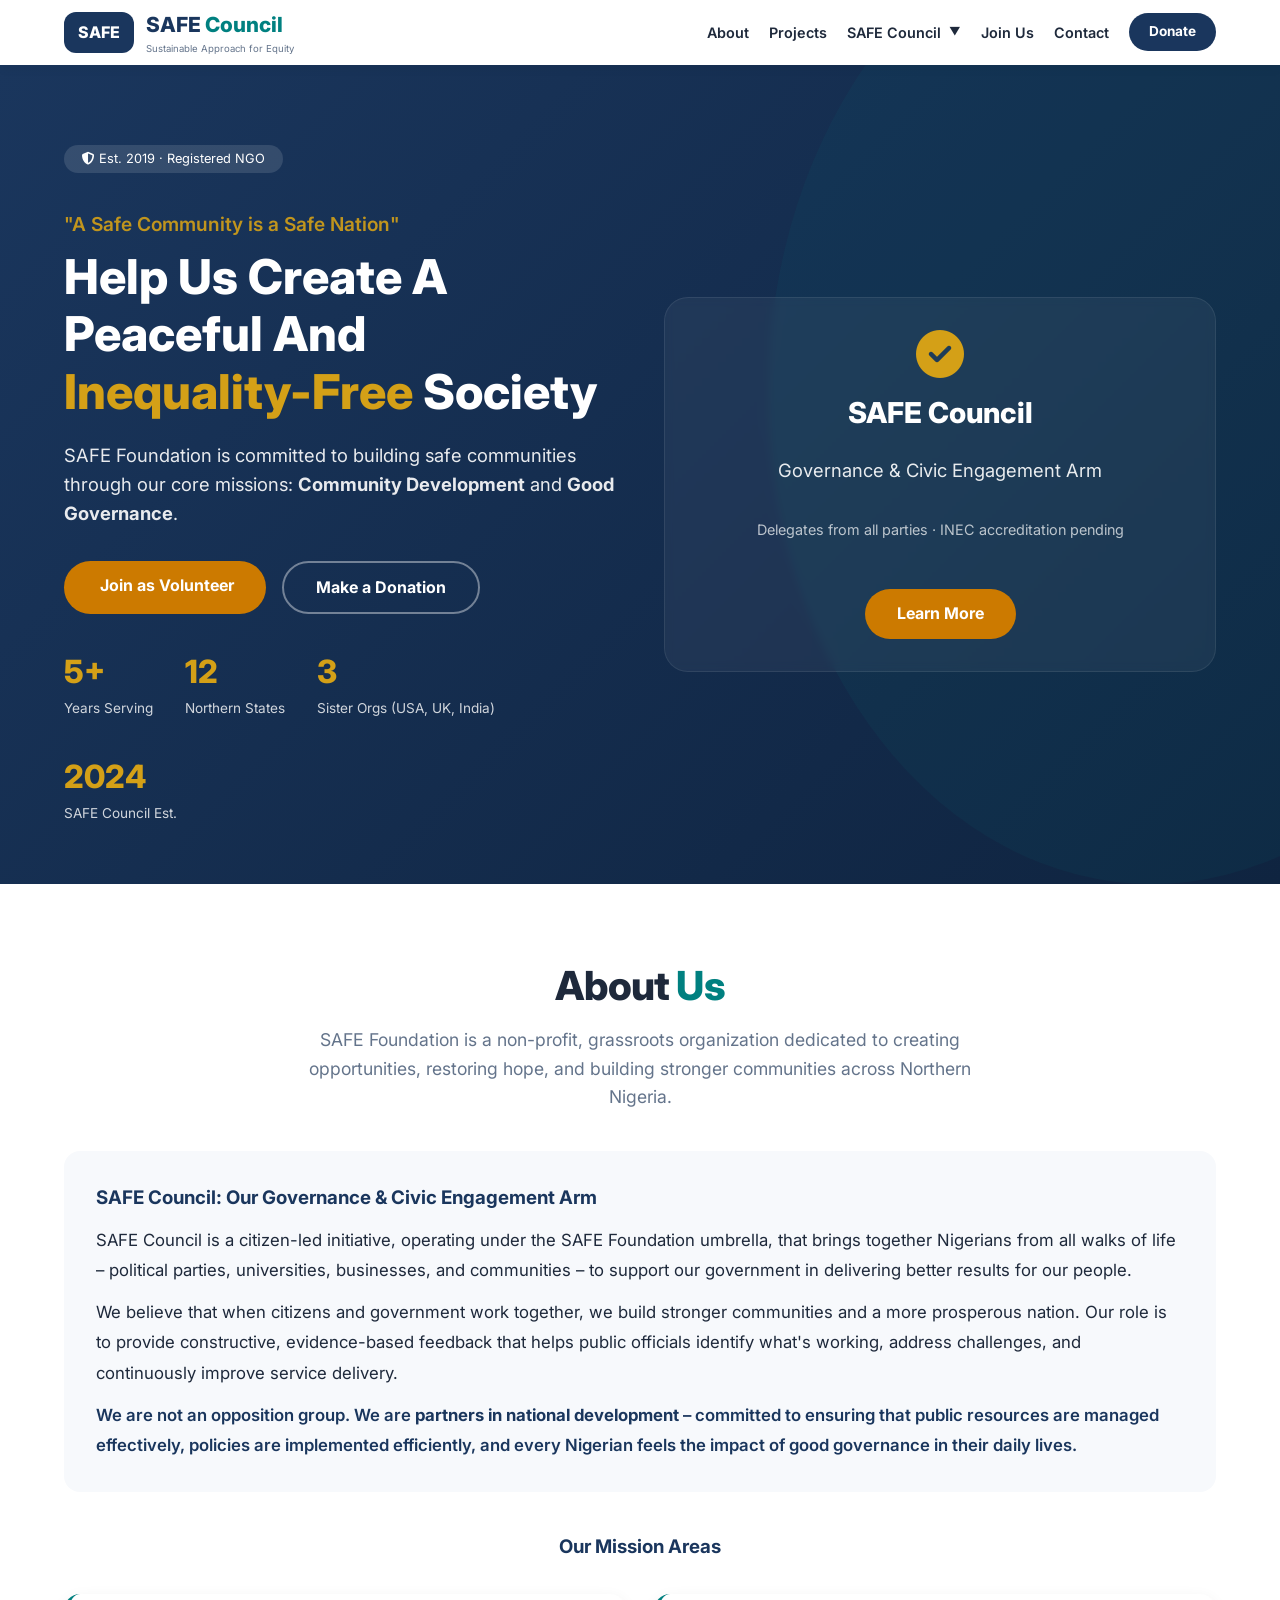
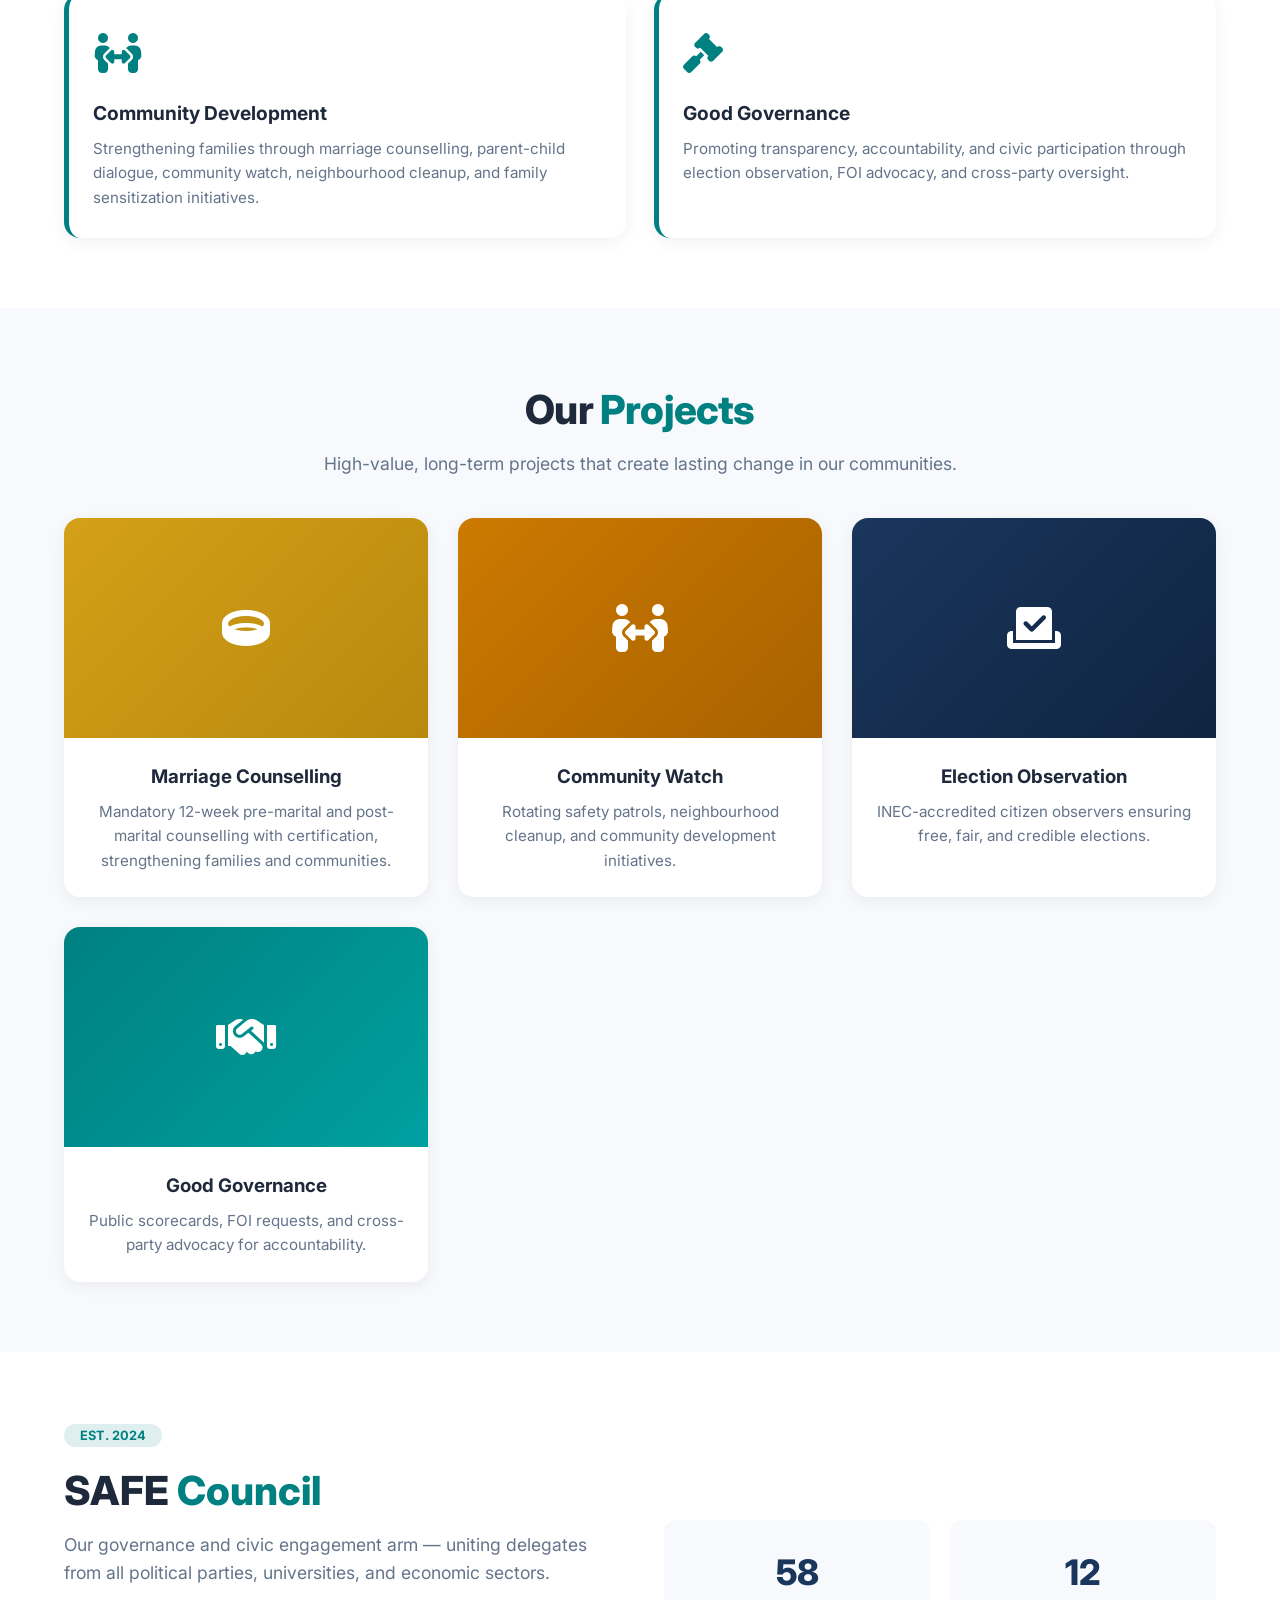
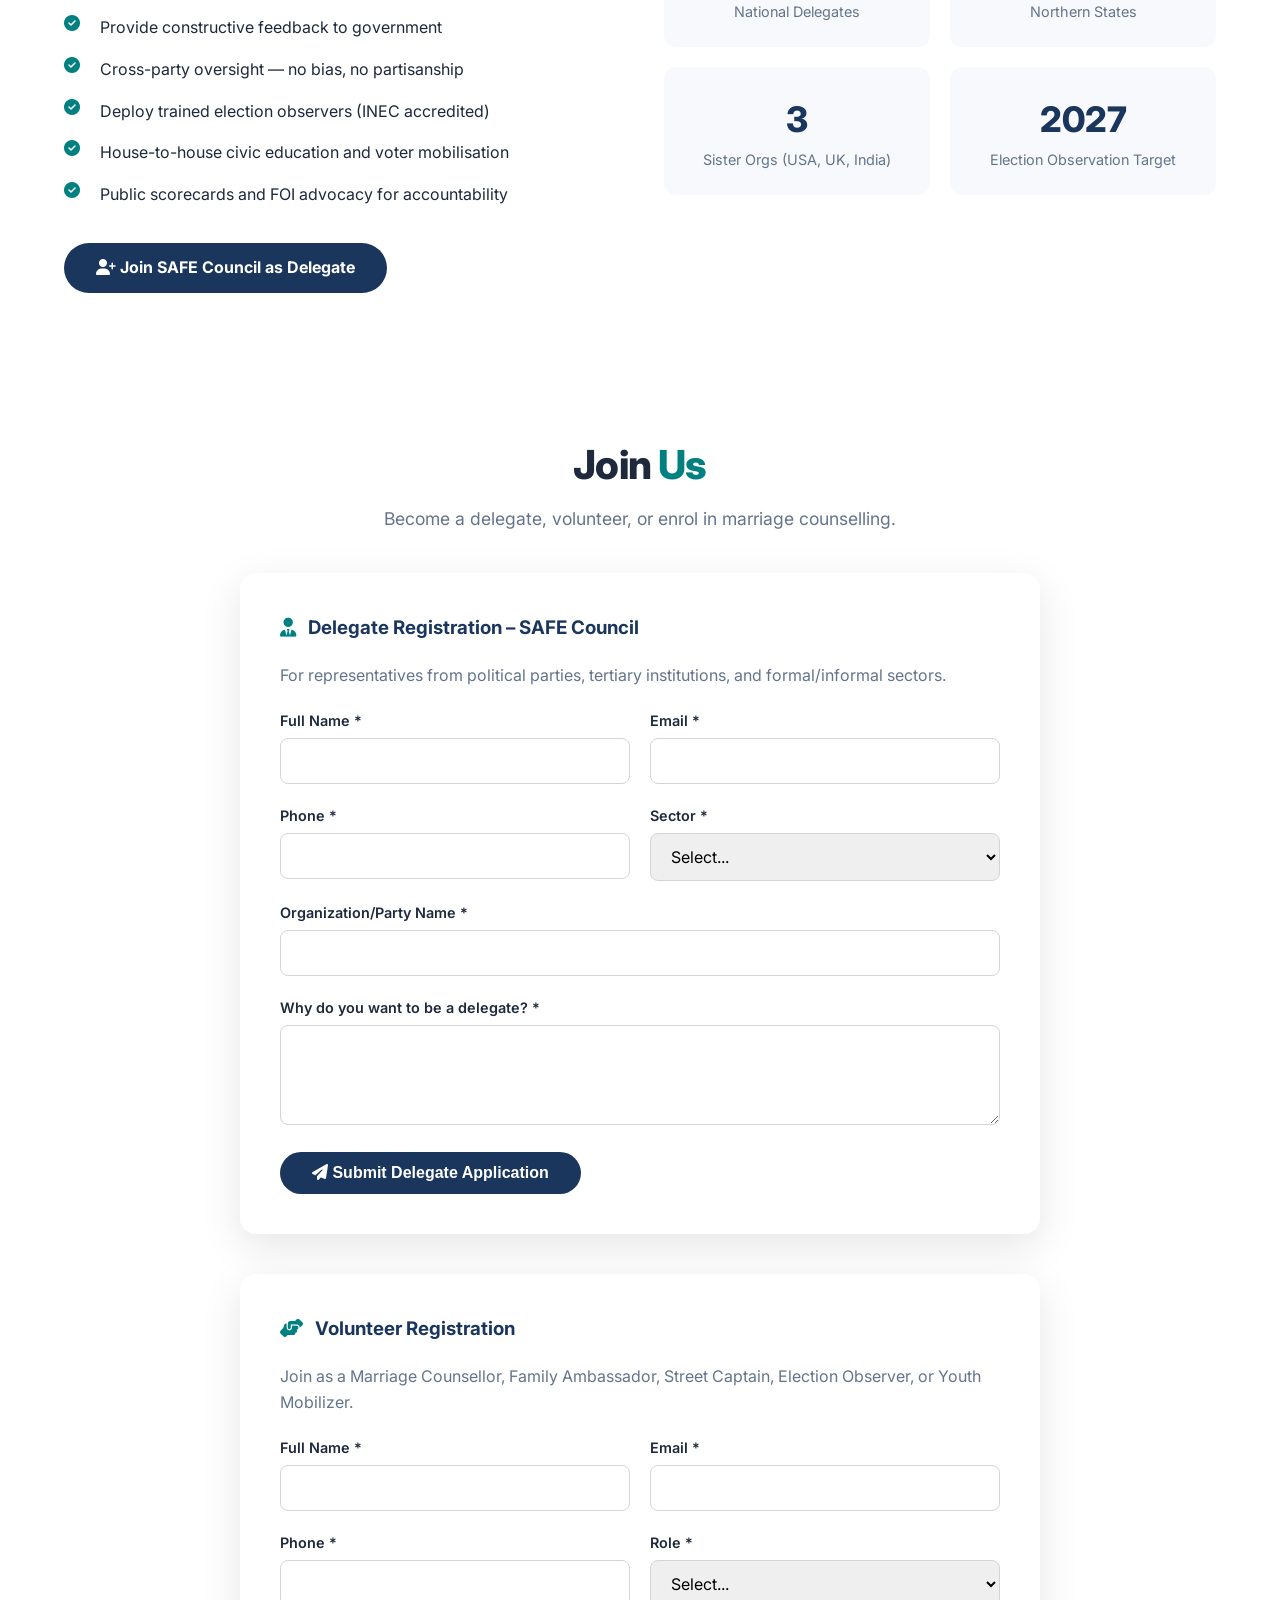
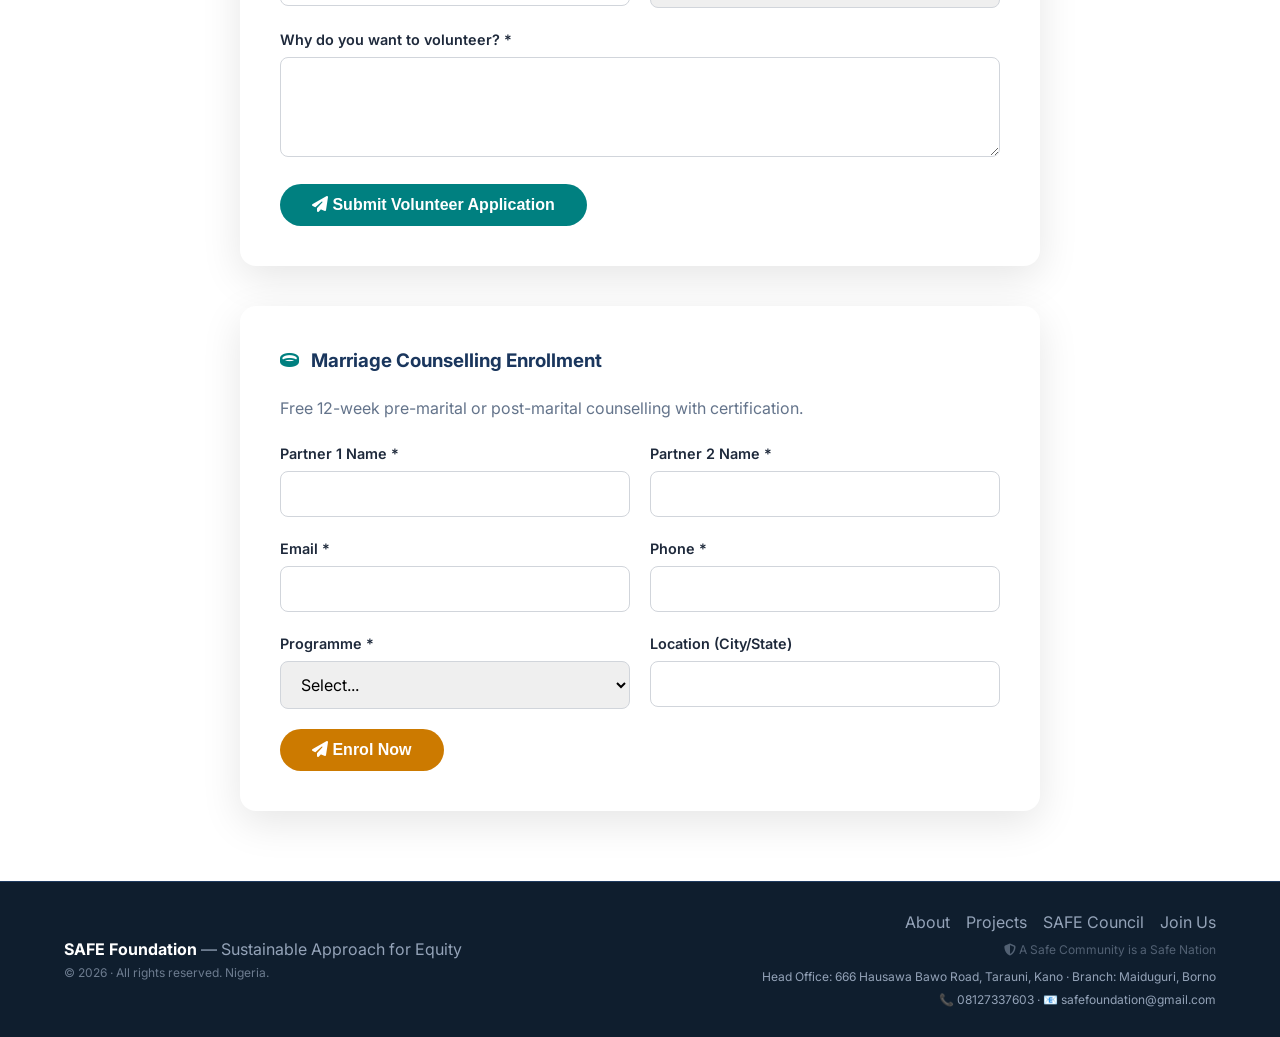
==== index.html @ 12a1cfa3 "Update index.html" ====
<!DOCTYPE html>
<html lang="en">
<head>
    <meta charset="UTF-8" />
    <meta name="viewport" content="width=device-width, initial-scale=1.0" />
    <title>SAFE Council | Sustainable Approach for Equity</title>
    <link rel="preconnect" href="https://fonts.googleapis.com" />
    <link rel="preconnect" href="https://fonts.gstatic.com" crossorigin />
    <link href="https://fonts.googleapis.com/css2?family=Inter:opsz,wght@14..32,400;14..32,500;14..32,600;14..32,700;14..32,800&family=Playfair+Display:ital,wght@0,700;1,700&display=swap" rel="stylesheet" />
    <link rel="stylesheet" href="https://cdnjs.cloudflare.com/ajax/libs/font-awesome/6.5.0/css/all.min.css" />
    <style>
        /* ============================================================
                   BASE & VARIABLES
                ============================================================ */
        :root {
            --primary: #1a365d;
            --primary-dark: #0f2440;
            --secondary: #008080;
            --secondary-light: #e6f2f2;
            --accent: #cc7a00;
            --gold: #d4a017;
            --light-bg: #f7f9fc;
            --text-dark: #1e293b;
            --text-muted: #64748b;
            --white: #ffffff;
            --shadow: 0 4px 16px rgba(0, 0, 0, 0.06);
            --shadow-lg: 0 12px 40px rgba(0, 0, 0, 0.1);
            --radius: 16px;
            --radius-sm: 8px;
            --transition: 0.3s ease;
        }

        * {
            margin: 0;
            padding: 0;
            box-sizing: border-box;
        }

        body {
            font-family: 'Inter', -apple-system, BlinkMacSystemFont, sans-serif;
            background: var(--white);
            color: var(--text-dark);
            line-height: 1.6;
            scroll-behavior: smooth;
        }

        .container {
            max-width: 1200px;
            margin: 0 auto;
            padding: 0 24px;
        }

        .text-center {
            text-align: center;
        }

        /* ============================================================
                   TYPOGRAPHY
                ============================================================ */
        .section-title {
            font-size: 2.5rem;
            font-weight: 800;
            letter-spacing: -0.02em;
            margin-bottom: 0.5rem;
            color: var(--text-dark);
        }
        .section-title span {
            color: var(--secondary);
        }
        .section-subtitle {
            font-size: 1.1rem;
            color: var(--text-muted);
            max-width: 700px;
            margin: 0 auto 2.5rem auto;
        }

        /* ============================================================
                   BUTTONS
                ============================================================ */
        .btn {
            display: inline-block;
            padding: 12px 32px;
            border-radius: 50px;
            font-weight: 700;
            font-size: 1rem;
            border: none;
            cursor: pointer;
            transition: all var(--transition);
            text-decoration: none !important;
        }
        .btn-primary {
            background: var(--primary);
            color: var(--white);
        }
        .btn-primary:hover {
            background: var(--primary-dark);
            transform: translateY(-2px);
            box-shadow: 0 8px 20px rgba(26, 54, 93, 0.3);
        }
        .btn-secondary {
            background: var(--secondary);
            color: var(--white);
        }
        .btn-secondary:hover {
            background: #006666;
            transform: translateY(-2px);
        }
        .btn-accent {
            background: var(--accent);
            color: var(--white);
        }
        .btn-accent:hover {
            background: #a86200;
            transform: translateY(-2px);
        }
        .btn-gold {
            background: var(--gold);
            color: var(--white);
        }
        .btn-gold:hover {
            background: #b8890e;
            transform: translateY(-2px);
        }
        .btn-outline {
            background: transparent;
            color: var(--primary);
            border: 2px solid var(--primary);
        }
        .btn-outline:hover {
            background: var(--primary);
            color: var(--white);
        }
        .btn-small {
            padding: 8px 20px;
            font-size: 0.85rem;
        }
        .btn-white-outline {
            background: transparent;
            color: var(--white);
            border: 2px solid rgba(255, 255, 255, 0.4);
        }
        .btn-white-outline:hover {
            background: var(--white);
            color: var(--primary);
        }

        /* ============================================================
                   HEADER & NAVIGATION
                ============================================================ */
        header {
            background: var(--white);
            box-shadow: 0 2px 12px rgba(0, 0, 0, 0.06);
            padding: 8px 0;
            position: sticky;
            top: 0;
            z-index: 100;
        }
        header .container {
            display: flex;
            justify-content: space-between;
            align-items: center;
            flex-wrap: wrap;
        }

        .logo {
            display: flex;
            align-items: center;
            gap: 12px;
        }
        .logo img {
            height: 48px;
            width: auto;
        }
        .logo-text {
            font-weight: 800;
            font-size: 1.3rem;
            color: var(--primary);
        }
        .logo-text span {
            color: var(--secondary);
        }
        .logo-sub {
            display: block;
            font-size: 0.6rem;
            font-weight: 400;
            color: var(--text-muted);
        }

        nav {
            display: flex;
            gap: 20px;
            align-items: center;
            flex-wrap: wrap;
        }
        nav > a {
            font-weight: 600;
            font-size: 0.9rem;
            color: var(--text-dark);
            text-decoration: none;
            padding: 8px 0;
            cursor: pointer;
        }
        nav > a:hover {
            color: var(--primary);
        }

        /* ---- Dropdown ---- */
        .dropdown {
            position: relative;
            display: inline-block;
        }
        .dropdown > a {
            font-weight: 600;
            font-size: 0.9rem;
            color: var(--text-dark);
            text-decoration: none;
            padding: 8px 0;
            cursor: pointer;
            display: flex;
            align-items: center;
            gap: 4px;
        }
        .dropdown > a:hover {
            color: var(--primary);
        }
        .dropdown-content {
            display: none;
            position: absolute;
            top: 100%;
            left: 0;
            background: var(--white);
            min-width: 220px;
            box-shadow: var(--shadow-lg);
            border-radius: 12px;
            padding: 8px 0;
            z-index: 200;
            border: 1px solid #e2e8f0;
        }
        .dropdown-content a {
            display: block;
            padding: 10px 20px;
            color: var(--text-dark);
            text-decoration: none;
            font-size: 0.9rem;
            font-weight: 500;
            transition: background 0.2s;
            cursor: pointer;
        }
        .dropdown-content a:hover {
            background: var(--light-bg);
            color: var(--primary);
        }
        .dropdown:hover .dropdown-content {
            display: block;
        }
        .dropdown .arrow {
            font-size: 0.7rem;
            margin-left: 4px;
        }

        .hamburger {
            display: none;
            font-size: 1.5rem;
            background: none;
            border: none;
            color: var(--primary);
            cursor: pointer;
        }

        /* ============================================================
                   HERO
                ============================================================ */
        .hero {
            background: linear-gradient(135deg, var(--primary) 0%, var(--primary-dark) 100%);
            color: var(--white);
            padding: 80px 0 60px;
            position: relative;
            overflow: hidden;
        }
        .hero::after {
            content: '';
            position: absolute;
            right: -20%;
            top: -20%;
            width: 60%;
            height: 120%;
            background: rgba(0, 128, 128, 0.08);
            border-radius: 50%;
            pointer-events: none;
        }
        .hero .container {
            display: grid;
            grid-template-columns: 1fr 1fr;
            gap: 48px;
            align-items: center;
            position: relative;
            z-index: 1;
        }
        .hero h1 {
            font-size: 3rem;
            font-weight: 800;
            line-height: 1.2;
        }
        .hero h1 span {
            color: var(--gold);
        }
        .hero p {
            font-size: 1.15rem;
            opacity: 0.9;
            margin: 20px 0 32px;
        }
        .hero .motto {
            font-size: 1.2rem;
            font-weight: 600;
            color: var(--gold);
            margin-bottom: 8px;
        }
        .hero .badge {
            display: inline-block;
            background: rgba(255, 255, 255, 0.12);
            padding: 4px 18px;
            border-radius: 50px;
            font-size: 0.8rem;
            margin-bottom: 16px;
        }

        .hero-stats {
            display: flex;
            gap: 32px;
            margin-top: 32px;
            flex-wrap: wrap;
        }
        .hero-stats .stat .number {
            font-size: 2rem;
            font-weight: 800;
            color: var(--gold);
        }
        .hero-stats .stat .label {
            font-size: 0.85rem;
            opacity: 0.8;
        }

        .hero-card {
            background: rgba(255, 255, 255, 0.05);
            border-radius: 24px;
            padding: 32px;
            text-align: center;
            border: 1px solid rgba(255, 255, 255, 0.08);
            backdrop-filter: blur(4px);
        }
        .hero-card i {
            font-size: 3rem;
            color: var(--gold);
            margin-bottom: 12px;
        }
        .hero-card h3 {
            font-size: 1.8rem;
            font-weight: 800;
        }
        .hero-card p {
            opacity: 0.9;
        }

        /* ============================================================
                   SECTIONS
                ============================================================ */
        section {
            padding: 70px 0;
        }
        .bg-light {
            background: var(--light-bg);
        }
        .bg-primary {
            background: var(--primary);
            color: var(--white);
        }
        .bg-primary .section-title {
            color: var(--white);
        }
        .bg-primary .section-subtitle {
            color: rgba(255, 255, 255, 0.8);
        }

        /* ============================================================
                   MISSION CARDS
                ============================================================ */
        .mission-grid {
            display: grid;
            grid-template-columns: repeat(auto-fit, minmax(280px, 1fr));
            gap: 28px;
            margin-top: 32px;
        }
        .mission-card {
            background: var(--white);
            padding: 28px 24px;
            border-radius: var(--radius);
            box-shadow: var(--shadow);
            border-left: 5px solid var(--secondary);
            transition: transform 0.2s;
            text-align: left;
        }
        .mission-card:hover {
            transform: translateY(-4px);
        }
        .mission-card .icon {
            font-size: 2.5rem;
            color: var(--secondary);
            margin-bottom: 12px;
        }
        .mission-card h3 {
            font-weight: 700;
            margin-bottom: 8px;
            font-size: 1.2rem;
        }
        .mission-card p {
            color: var(--text-muted);
            font-size: 0.95rem;
        }

        /* ============================================================
                   PROJECTS
                ============================================================ */
        .project-grid {
            display: grid;
            grid-template-columns: repeat(auto-fit, minmax(280px, 1fr));
            gap: 30px;
            margin-top: 32px;
        }
        .project-card {
            background: var(--white);
            border-radius: var(--radius);
            overflow: hidden;
            box-shadow: var(--shadow);
            transition: transform 0.3s;
        }
        .project-card:hover {
            transform: translateY(-6px);
        }
        .project-card .project-image {
            width: 100%;
            height: 220px;
            object-fit: cover;
            display: flex;
            align-items: center;
            justify-content: center;
            font-size: 3rem;
            color: var(--white);
        }
        .project-card .content {
            padding: 24px;
        }
        .project-card .content h3 {
            font-weight: 700;
            margin-bottom: 8px;
        }
        .project-card .content p {
            color: var(--text-muted);
            font-size: 0.95rem;
        }

        /* ============================================================
                   LOCKED CONTENT
                ============================================================ */
        .locked-content {
            background: var(--light-bg);
            border: 2px dashed #d1d5db;
            border-radius: var(--radius);
            padding: 40px;
            text-align: center;
            margin-top: 32px;
        }
        .locked-content .lock-icon {
            font-size: 3rem;
            color: var(--text-muted);
            margin-bottom: 16px;
        }
        .locked-content h3 {
            margin-bottom: 8px;
        }
        .locked-content p {
            color: var(--text-muted);
            max-width: 600px;
            margin: 0 auto 20px;
        }

        /* ============================================================
                   DOCUMENT PREVIEW
                ============================================================ */
        .doc-preview {
            background: var(--white);
            border-radius: var(--radius);
            box-shadow: var(--shadow-lg);
            padding: 40px;
            margin-top: 32px;
            max-height: 600px;
            overflow-y: auto;
            border: 1px solid #e2e8f0;
        }
        .doc-preview .doc-header {
            border-bottom: 2px solid var(--secondary);
            padding-bottom: 16px;
            margin-bottom: 20px;
        }
        .doc-preview .doc-header h2 {
            color: var(--primary);
            font-family: 'Playfair Display', serif;
        }
        .doc-preview .doc-header .motto {
            color: var(--gold);
            font-style: italic;
        }
        .doc-preview .section {
            margin-bottom: 20px;
        }
        .doc-preview .section h3 {
            color: var(--primary);
            margin-bottom: 8px;
        }
        .doc-preview .section p {
            color: var(--text-dark);
        }

        /* ============================================================
                   UNLOCKED BADGE
                ============================================================ */
        .unlocked-badge {
            display: inline-block;
            background: #16a34a;
            color: var(--white);
            padding: 4px 16px;
            border-radius: 50px;
            font-size: 0.8rem;
            font-weight: 600;
            margin-left: 12px;
        }

        /* ============================================================
                   FORMS
                ============================================================ */
        .form-container {
            background: var(--white);
            padding: 40px;
            border-radius: var(--radius);
            box-shadow: var(--shadow-lg);
            max-width: 800px;
            margin: 0 auto;
        }
        .form-container h3 {
            margin-bottom: 20px;
            color: var(--primary);
        }
        .form-group {
            margin-bottom: 20px;
        }
        .form-group label {
            display: block;
            font-weight: 600;
            margin-bottom: 6px;
            font-size: 0.9rem;
        }
        .form-group input,
        .form-group select,
        .form-group textarea {
            width: 100%;
            padding: 12px 16px;
            border: 1px solid #d1d5db;
            border-radius: var(--radius-sm);
            font-size: 1rem;
            font-family: inherit;
            transition: border 0.2s;
        }
        .form-group input:focus,
        .form-group select:focus,
        .form-group textarea:focus {
            outline: none;
            border-color: var(--secondary);
            box-shadow: 0 0 0 3px rgba(0, 128, 128, 0.1);
        }
        .form-group textarea {
            min-height: 100px;
            resize: vertical;
        }
        .form-row {
            display: grid;
            grid-template-columns: 1fr 1fr;
            gap: 20px;
        }

        /* ============================================================
                   MODAL
                ============================================================ */
        .modal {
            display: none;
            position: fixed;
            top: 0;
            left: 0;
            width: 100%;
            height: 100%;
            background: rgba(0, 0, 0, 0.6);
            z-index: 999;
            justify-content: center;
            align-items: center;
            overflow-y: auto;
            padding: 40px 20px;
        }
        .modal.open {
            display: flex;
        }
        .modal-content {
            background: var(--white);
            padding: 40px 32px;
            border-radius: 24px;
            max-width: 800px;
            width: 100%;
            position: relative;
            box-shadow: 0 24px 64px rgba(0, 0, 0, 0.2);
            max-height: 90vh;
            overflow-y: auto;
        }
        .modal-content .close {
            position: sticky;
            top: 0;
            float: right;
            font-size: 1.5rem;
            cursor: pointer;
            color: var(--text-muted);
            background: none;
            border: none;
            z-index: 10;
        }
        .modal-content .close:hover {
            color: var(--text-dark);
        }
        .modal-content h2 {
            margin-bottom: 16px;
            color: var(--primary);
        }

        /* ============================================================
                   FOOTER
                ============================================================ */
        footer {
            background: #0f1e2e;
            color: #94a3b8;
            padding: 28px 0;
            border-top: 1px solid #1e3a5f;
        }
        footer .container {
            display: flex;
            justify-content: space-between;
            align-items: center;
            flex-wrap: wrap;
            gap: 12px;
        }
        footer .legal {
            font-size: 0.75rem;
            opacity: 0.7;
        }
        footer a {
            color: #94a3b8;
            text-decoration: none;
        }
        footer a:hover {
            color: var(--white);
        }

        /* ============================================================
                   RESPONSIVE
                ============================================================ */
        @media (max-width: 992px) {
            .hero .container {
                grid-template-columns: 1fr;
            }
            .hero h1 {
                font-size: 2.2rem;
            }
        }

        @media (max-width: 768px) {
            nav {
                display: none;
                flex-direction: column;
                width: 100%;
                padding: 16px 0;
                gap: 12px;
            }
            nav.open {
                display: flex;
            }
            .hamburger {
                display: block;
            }
            .dropdown {
                width: 100%;
            }
            .dropdown-content {
                position: static;
                box-shadow: none;
                border: none;
                padding-left: 20px;
            }
            .section-title {
                font-size: 1.8rem;
            }
            .form-row {
                grid-template-columns: 1fr;
            }
            .form-container {
                padding: 24px;
            }
            .doc-preview {
                padding: 20px;
            }
            .hero-stats {
                gap: 16px;
            }
        }

        @media print {
            header,
            .hero,
            footer,
            .btn,
            .modal {
                display: none !important;
            }
            body {
                background: white;
            }
            .container {
                max-width: 100%;
                padding: 0;
            }
            .locked-content {
                border: none;
            }
        }
    </style>
</head>
<body>

    <!-- ============================================================
    HEADER
    ============================================================ -->
    <header>
        <div class="container">
            <div class="logo">
                <img src="images/logo.png" alt="SAFE Council Logo" onerror="this.style.display='none'; this.outerHTML='<span style=\'background:#1a365d;color:#fff;padding:8px 14px;border-radius:12px;font-weight:800;\'>SAFE</span>';" />
                <div>
                    <span class="logo-text">SAFE <span>Council</span></span>
                    <span class="logo-sub">Sustainable Approach for Equity</span>
                </div>
            </div>
            <button class="hamburger" id="menuToggle"><i class="fas fa-bars"></i></button>
            <nav id="mainNav">
                <a href="#about">About</a>
                <a href="#projects">Projects</a>
                <div class="dropdown">
                    <a href="javascript:void(0)">SAFE Council <span class="arrow">▼</span></a>
                    <div class="dropdown-content">
                        <a href="#council">Overview</a>
                        <a href="#manifesto" onclick="navigateToLockedSection('manifesto')">Manifesto</a>
                        <a href="#documents" onclick="navigateToLockedSection('documents')">All Documents</a>
                    </div>
                </div>
                <a href="#forms">Join Us</a>
                <a href="#contact">Contact</a>
                <a href="https://safefoundationafrica.org/product/general-single-donation/" target="_blank" class="btn btn-primary btn-small">Donate</a>
            </nav>
        </div>
    </header>

    <!-- ============================================================
    HERO
    ============================================================ -->
    <section class="hero">
        <div class="container">
            <div>
                <div class="badge"><i class="fas fa-shield-alt"></i> Est. 2019 · Registered NGO</div>
                <p class="motto">"A Safe Community is a Safe Nation"</p>
                <h1>Help Us Create A Peaceful And <span>Inequality-Free</span> Society</h1>
                <p>SAFE Foundation is committed to building safe communities through our core missions: <strong>Community Development</strong> and <strong>Good Governance</strong>.</p>
                <div style="display:flex;gap:16px;flex-wrap:wrap;margin-bottom:24px;">
                    <a href="#forms" class="btn btn-accent"><i class="fas fa-hand-heart"></i> Join as Volunteer</a>
                    <a href="https://safefoundationafrica.org/product/general-single-donation/" target="_blank" class="btn btn-white-outline">Make a Donation</a>
                </div>
                <div class="hero-stats">
                    <div class="stat"><span class="number">5+</span><div class="label">Years Serving</div></div>
                    <div class="stat"><span class="number">12</span><div class="label">Northern States</div></div>
                    <div class="stat"><span class="number">3</span><div class="label">Sister Orgs (USA, UK, India)</div></div>
                    <div class="stat"><span class="number">2024</span><div class="label">SAFE Council Est.</div></div>
                </div>
            </div>
            <div class="hero-card">
                <i class="fas fa-check-circle"></i>
                <h3>SAFE Council</h3>
                <p>Governance & Civic Engagement Arm</p>
                <p style="font-size:0.9rem;opacity:0.7;margin-top:8px;">Delegates from all parties · INEC accreditation pending</p>
                <a href="#council" class="btn btn-accent" style="margin-top:16px;">Learn More</a>
            </div>
        </div>
    </section>

    <!-- ============================================================
    ABOUT / MISSION
    ============================================================ -->
    <section id="about">
        <div class="container text-center">
            <h2 class="section-title">About <span>Us</span></h2>
            <p class="section-subtitle">SAFE Foundation is a non-profit, grassroots organization dedicated to creating opportunities, restoring hope, and building stronger communities across Northern Nigeria.</p>

            <div style="background:var(--light-bg);padding:32px;border-radius:var(--radius);text-align:left;margin-top:24px;">
                <h3 style="color:var(--primary);margin-bottom:12px;">SAFE Council: Our Governance & Civic Engagement Arm</h3>
                <p style="font-size:1.05rem;line-height:1.8;color:var(--text-dark);">
                    SAFE Council is a citizen-led initiative, operating under the SAFE Foundation umbrella, that brings together Nigerians from all walks of life – political parties, universities, businesses, and communities – to support our government in delivering better results for our people.
                </p>
                <p style="font-size:1.05rem;line-height:1.8;color:var(--text-dark);margin-top:12px;">
                    We believe that when citizens and government work together, we build stronger communities and a more prosperous nation. Our role is to provide constructive, evidence-based feedback that helps public officials identify what's working, address challenges, and continuously improve service delivery.
                </p>
                <p style="font-size:1.05rem;line-height:1.8;color:var(--text-dark);margin-top:12px;font-weight:600;color:var(--primary);">
                    We are not an opposition group. We are <strong>partners in national development</strong> – committed to ensuring that public resources are managed effectively, policies are implemented efficiently, and every Nigerian feels the impact of good governance in their daily lives.
                </p>
            </div>

            <h3 style="margin-top:40px;color:var(--primary);">Our Mission Areas</h3>
            <div class="mission-grid">
                <div class="mission-card">
                    <div class="icon"><i class="fas fa-people-arrows"></i></div>
                    <h3>Community Development</h3>
                    <p>Strengthening families through marriage counselling, parent-child dialogue, community watch, neighbourhood cleanup, and family sensitization initiatives.</p>
                </div>
                <div class="mission-card">
                    <div class="icon"><i class="fas fa-gavel"></i></div>
                    <h3>Good Governance</h3>
                    <p>Promoting transparency, accountability, and civic participation through election observation, FOI advocacy, and cross-party oversight.</p>
                </div>
            </div>
        </div>
    </section>

    <!-- ============================================================
    PROJECTS
    ============================================================ -->
    <section id="projects" class="bg-light">
        <div class="container text-center">
            <h2 class="section-title">Our <span>Projects</span></h2>
            <p class="section-subtitle">High-value, long-term projects that create lasting change in our communities.</p>
            <div class="project-grid">
                <div class="project-card">
                    <div class="project-image" style="background:linear-gradient(135deg, #d4a017, #b8890e);">
                        <i class="fas fa-ring"></i>
                    </div>
                    <div class="content">
                        <h3>Marriage Counselling</h3>
                        <p>Mandatory 12-week pre-marital and post-marital counselling with certification, strengthening families and communities.</p>
                    </div>
                </div>
                <div class="project-card">
                    <div class="project-image" style="background:linear-gradient(135deg, #cc7a00, #a86200);">
                        <i class="fas fa-people-arrows"></i>
                    </div>
                    <div class="content">
                        <h3>Community Watch</h3>
                        <p>Rotating safety patrols, neighbourhood cleanup, and community development initiatives.</p>
                    </div>
                </div>
                <div class="project-card">
                    <div class="project-image" style="background:linear-gradient(135deg, #1a365d, #0f2440);">
                        <i class="fas fa-vote-yea"></i>
                    </div>
                    <div class="content">
                        <h3>Election Observation</h3>
                        <p>INEC-accredited citizen observers ensuring free, fair, and credible elections.</p>
                    </div>
                </div>
                <div class="project-card">
                    <div class="project-image" style="background:linear-gradient(135deg, #008080, #00a0a0);">
                        <i class="fas fa-handshake"></i>
                    </div>
                    <div class="content">
                        <h3>Good Governance</h3>
                        <p>Public scorecards, FOI requests, and cross-party advocacy for accountability.</p>
                    </div>
                </div>
            </div>
        </div>
    </section>

    <!-- ============================================================
    SAFE COUNCIL OVERVIEW
    ============================================================ -->
    <section id="council">
        <div class="container">
            <div style="display:grid; grid-template-columns:1fr 1fr; gap:48px; align-items:center;">
                <div>
                    <span style="background:#00808020;padding:4px 16px;border-radius:50px;font-weight:700;font-size:0.8rem;color:var(--secondary);">EST. 2024</span>
                    <h2 style="font-size:2.5rem;font-weight:800;margin:12px 0 8px;">SAFE <span style="color:var(--secondary);">Council</span></h2>
                    <p style="font-size:1.1rem;color:var(--text-muted);">Our governance and civic engagement arm — uniting delegates from all political parties, universities, and economic sectors.</p>
                    <ul style="list-style:none;margin:20px 0 28px;">
                        <li style="padding:8px 0;display:flex;gap:12px;"><i style="color:var(--secondary);width:24px;" class="fas fa-check-circle"></i> Provide constructive feedback to government</li>
                        <li style="padding:8px 0;display:flex;gap:12px;"><i style="color:var(--secondary);width:24px;" class="fas fa-check-circle"></i> Cross-party oversight — no bias, no partisanship</li>
                        <li style="padding:8px 0;display:flex;gap:12px;"><i style="color:var(--secondary);width:24px;" class="fas fa-check-circle"></i> Deploy trained election observers (INEC accredited)</li>
                        <li style="padding:8px 0;display:flex;gap:12px;"><i style="color:var(--secondary);width:24px;" class="fas fa-check-circle"></i> House-to-house civic education and voter mobilisation</li>
                        <li style="padding:8px 0;display:flex;gap:12px;"><i style="color:var(--secondary);width:24px;" class="fas fa-check-circle"></i> Public scorecards and FOI advocacy for accountability</li>
                    </ul>
                    <a href="#forms" class="btn btn-primary"><i class="fas fa-user-plus"></i> Join SAFE Council as Delegate</a>
                </div>
                <div style="display:grid;grid-template-columns:1fr 1fr;gap:20px;">
                    <div style="background:var(--light-bg);padding:24px;border-radius:12px;text-align:center;">
                        <div style="font-size:2.2rem;font-weight:800;color:var(--primary);">58</div>
                        <div style="font-size:0.9rem;color:var(--text-muted);">National Delegates</div>
                    </div>
                    <div style="background:var(--light-bg);padding:24px;border-radius:12px;text-align:center;">
                        <div style="font-size:2.2rem;font-weight:800;color:var(--primary);">12</div>
                        <div style="font-size:0.9rem;color:var(--text-muted);">Northern States</div>
                    </div>
                    <div style="background:var(--light-bg);padding:24px;border-radius:12px;text-align:center;">
                        <div style="font-size:2.2rem;font-weight:800;color:var(--primary);">3</div>
                        <div style="font-size:0.9rem;color:var(--text-muted);">Sister Orgs (USA, UK, India)</div>
                    </div>
                    <div style="background:var(--light-bg);padding:24px;border-radius:12px;text-align:center;">
                        <div style="font-size:2.2rem;font-weight:800;color:var(--primary);">2027</div>
                        <div style="font-size:0.9rem;color:var(--text-muted);">Election Observation Target</div>
                    </div>
                </div>
            </div>
        </div>
    </section>

    <!-- ============================================================
    MANIFESTO (LOCKED)
    ============================================================ -->
    <section id="manifesto" style="display:none;">
        <div class="container">
            <div class="text-center">
                <h2 class="section-title">Our <span>Manifesto</span> <span id="manifestoBadge" style="display:none;" class="unlocked-badge"><i class="fas fa-check-circle"></i> Unlocked</span></h2>
                <p class="section-subtitle">The founding principles and commitments of SAFE Council.</p>
            </div>
            <div id="manifestoContent">
                <div class="locked-content">
                    <div class="lock-icon"><i class="fas fa-lock"></i></div>
                    <h3>Content Locked</h3>
                    <p>Our full manifesto is available exclusively to our donors. Your donation supports our mission of building stronger communities and a more prosperous Nigeria.</p>
                    <a href="https://safefoundationafrica.org/product/general-single-donation/" target="_blank" class="btn btn-gold"><i class="fas fa-heart"></i> Donate to Unlock</a>
                </div>
            </div>
        </div>
    </section>

    <!-- ============================================================
    DOCUMENTS (LOCKED)
    ============================================================ -->
    <section id="documents" style="display:none;" class="bg-light">
        <div class="container text-center">
            <h2 class="section-title">Our <span>Resources</span> <span id="documentsBadge" style="display:none;" class="unlocked-badge"><i class="fas fa-check-circle"></i> Unlocked</span></h2>
            <p class="section-subtitle">Downloadable resources for volunteers, delegates, and couples.</p>

            <!-- Document Description -->
            <div style="background:var(--white);padding:24px;border-radius:var(--radius);box-shadow:var(--shadow);text-align:left;margin-top:24px;">
                <p style="font-size:1rem;color:var(--text-dark);line-height:1.8;">
                    <strong>SAFE Council has developed a comprehensive library of resources</strong> to support community development and good governance. These include:
                </p>
                <ul style="margin:16px 0 0 20px;line-height:2;color:var(--text-dark);">
                    <li><strong>Full SAFE Council Manifesto</strong> – Outlining our principles, mandate, and commitment to collaborative governance.</li>
                    <li><strong>Code of Conduct</strong> – Ethical guidelines for all delegates, volunteers, and staff.</li>
                    <li><strong>Marriage Counselling Handbook</strong> – A complete guide for couples participating in our pre-marital and post-marital programs.</li>
                    <li><strong>Volunteer Training Manual</strong> – Detailed training materials for marriage counsellors and community volunteers.</li>
                    <li><strong>Marriage Certificate Template</strong> – Official certification for couples who complete our counselling program.</li>
                    <li><strong>Full Marriage Counselling Curriculum</strong> – Week-by-week lesson plans for pre-marital and post-marital sessions.</li>
                    <li><strong>Examination Papers</strong> – Sample questions and answer keys for marriage counselling assessments.</li>
                </ul>
                <p style="margin-top:16px;font-size:1rem;color:var(--text-dark);line-height:1.8;">
                    <strong>These documents are available exclusively to our donors.</strong> Your donation supports our mission of building stronger families, communities, and a more accountable Nigeria. By contributing, you gain access to these valuable resources and become a partner in national development.
                </p>
                <div style="text-align:center;margin-top:20px;">
                    <a href="https://safefoundationafrica.org/product/general-single-donation/" target="_blank" class="btn btn-gold"><i class="fas fa-heart"></i> Donate to Unlock All Documents</a>
                </div>
            </div>

            <div id="documentsContent">
                <div class="locked-content">
                    <div class="lock-icon"><i class="fas fa-lock"></i></div>
                    <h3>All Documents Locked</h3>
                    <p>Our complete library is available exclusively to our donors. Your donation empowers our work and gives you access to these valuable resources.</p>
                    <a href="https://safefoundationafrica.org/product/general-single-donation/" target="_blank" class="btn btn-gold"><i class="fas fa-heart"></i> Donate to Unlock</a>
                </div>
            </div>
        </div>
    </section>

    <!-- ============================================================
    FORMS
    ============================================================ -->
    <section id="forms">
        <div class="container">
            <div class="text-center">
                <h2 class="section-title">Join <span>Us</span></h2>
                <p class="section-subtitle">Become a delegate, volunteer, or enrol in marriage counselling.</p>
            </div>

            <!-- Delegate Registration -->
            <div class="form-container" style="margin-bottom:40px;">
                <h3><i class="fas fa-user-tie" style="color:var(--secondary);margin-right:8px;"></i> Delegate Registration – SAFE Council</h3>
                <p style="color:var(--text-muted);margin-bottom:20px;">For representatives from political parties, tertiary institutions, and formal/informal sectors.</p>
                <form id="delegateForm" onsubmit="submitForm(event, 'delegate')">
                    <div class="form-row">
                        <div class="form-group"><label>Full Name *</label><input type="text" id="delName" required /></div>
                        <div class="form-group"><label>Email *</label><input type="email" id="delEmail" required /></div>
                    </div>
                    <div class="form-row">
                        <div class="form-group"><label>Phone *</label><input type="tel" id="delPhone" required /></div>
                        <div class="form-group"><label>Sector *</label>
                            <select id="delSector" required>
                                <option value="">Select...</option>
                                <option value="political">Political Party</option>
                                <option value="tertiary">Tertiary Institution</option>
                                <option value="formal">Formal Sector</option>
                                <option value="informal">Informal Sector</option>
                                <option value="civil">Civil Society / Media</option>
                            </select>
                        </div>
                    </div>
                    <div class="form-group"><label>Organization/Party Name *</label><input type="text" id="delOrg" required /></div>
                    <div class="form-group"><label>Why do you want to be a delegate? *</label><textarea id="delReason" required></textarea></div>
                    <button type="submit" class="btn btn-primary"><i class="fas fa-paper-plane"></i> Submit Delegate Application</button>
                </form>
                <div id="delegateResponse" style="margin-top:16px;display:none;padding:16px;border-radius:8px;background:#dcfce7;color:#166534;"></div>
            </div>

            <!-- Volunteer Registration -->
            <div class="form-container" style="margin-bottom:40px;">
                <h3><i class="fas fa-hands-helping" style="color:var(--secondary);margin-right:8px;"></i> Volunteer Registration</h3>
                <p style="color:var(--text-muted);margin-bottom:20px;">Join as a Marriage Counsellor, Family Ambassador, Street Captain, Election Observer, or Youth Mobilizer.</p>
                <form id="volunteerForm" onsubmit="submitForm(event, 'volunteer')">
                    <div class="form-row">
                        <div class="form-group"><label>Full Name *</label><input type="text" id="volName" required /></div>
                        <div class="form-group"><label>Email *</label><input type="email" id="volEmail" required /></div>
                    </div>
                    <div class="form-row">
                        <div class="form-group"><label>Phone *</label><input type="tel" id="volPhone" required /></div>
                        <div class="form-group"><label>Role *</label>
                            <select id="volRole" required>
                                <option value="">Select...</option>
                                <option value="counsellor">Marriage Counsellor</option>
                                <option value="ambassador">Family Ambassador</option>
                                <option value="captain">Street Captain</option>
                                <option value="educator">House-to-House Educator</option>
                                <option value="observer">Election Observer</option>
                                <option value="mobilizer">Youth Mobilizer</option>
                            </select>
                        </div>
                    </div>
                    <div class="form-group"><label>Why do you want to volunteer? *</label><textarea id="volReason" required></textarea></div>
                    <button type="submit" class="btn btn-secondary"><i class="fas fa-paper-plane"></i> Submit Volunteer Application</button>
                </form>
                <div id="volunteerResponse" style="margin-top:16px;display:none;padding:16px;border-radius:8px;background:#dcfce7;color:#166534;"></div>
            </div>

            <!-- Marriage Counselling Enrollment -->
            <div class="form-container">
                <h3><i class="fas fa-ring" style="color:var(--secondary);margin-right:8px;"></i> Marriage Counselling Enrollment</h3>
                <p style="color:var(--text-muted);margin-bottom:20px;">Free 12-week pre-marital or post-marital counselling with certification.</p>
                <form id="marriageForm" onsubmit="submitForm(event, 'marriage')">
                    <div class="form-row">
                        <div class="form-group"><label>Partner 1 Name *</label><input type="text" id="marrName1" required /></div>
                        <div class="form-group"><label>Partner 2 Name *</label><input type="text" id="marrName2" required /></div>
                    </div>
                    <div class="form-row">
                        <div class="form-group"><label>Email *</label><input type="email" id="marrEmail" required /></div>
                        <div class="form-group"><label>Phone *</label><input type="tel" id="marrPhone" required /></div>
                    </div>
                    <div class="form-row">
                        <div class="form-group"><label>Programme *</label>
                            <select id="marrProgram" required>
                                <option value="">Select...</option>
                                <option value="pre">Pre-Marital (engaged)</option>
                                <option value="post">Post-Marital (married &lt; 2 years)</option>
                            </select>
                        </div>
                        <div class="form-group"><label>Location (City/State)</label><input type="text" id="marrLocation" /></div>
                    </div>
                    <button type="submit" class="btn btn-accent"><i class="fas fa-paper-plane"></i> Enrol Now</button>
                </form>
                <div id="marriageResponse" style="margin-top:16px;display:none;padding:16px;border-radius:8px;background:#dcfce7;color:#166534;"></div>
            </div>
        </div>
    </section>

    <!-- ============================================================
    FOOTER
    ============================================================ -->
    <footer id="contact">
        <div class="container">
            <div>
                <strong style="color:var(--white);">SAFE Foundation</strong> — Sustainable Approach for Equity
                <div class="legal">© 2026 · All rights reserved. Nigeria.</div>
            </div>
            <div style="text-align:right;">
                <div style="display:flex;gap:16px;flex-wrap:wrap;justify-content:flex-end;">
                    <a href="#about">About</a>
                    <a href="#projects">Projects</a>
                    <a href="#council">SAFE Council</a>
                    <a href="#forms">Join Us</a>
                </div>
                <div style="font-size:0.75rem;opacity:0.5;margin-top:4px;">
                    <i class="fas fa-shield-alt"></i> A Safe Community is a Safe Nation
                </div>
                <div style="font-size:0.75rem;margin-top:8px;color:#94a3b8;">
                    Head Office: 666 Hausawa Bawo Road, Tarauni, Kano · Branch: Maiduguri, Borno
                </div>
                <div style="font-size:0.75rem;margin-top:4px;color:#94a3b8;">
                    📞 08127337603 · 📧 <a href="mailto:safefoundation@gmail.com" style="color:#94a3b8;">safefoundation@gmail.com</a>
                </div>
            </div>
        </div>
    </footer>

    <!-- ============================================================
    SCRIPTS
    ============================================================ -->
    <script>
        // ============================================================
        // MODAL
        // ============================================================
        function openModal(id) {
            document.getElementById(id).classList.add('open');
        }

        function closeModal(id) {
            document.getElementById(id).classList.remove('open');
        }

        window.onclick = function(e) {
            if (e.target.classList.contains('modal')) {
                e.target.classList.remove('open');
            }
        }

        // ============================================================
        // HAMBURGER
        // ============================================================
        document.getElementById('menuToggle').addEventListener('click', function() {
            document.getElementById('mainNav').classList.toggle('open');
        });

        document.querySelectorAll('#mainNav a').forEach(link => {
            link.addEventListener('click', () => document.getElementById('mainNav').classList.remove('open'));
        });

        // ============================================================
        // NAVIGATE TO LOCKED SECTION
        // ============================================================
        function navigateToLockedSection(sectionId) {
            const section = document.getElementById(sectionId);
            if (!section) return;

            section.style.display = 'block';
            section.scrollIntoView({ behavior: 'smooth', block: 'start' });

            if (!donationMade) {
                const lockContent = section.querySelector('.locked-content');
                if (lockContent) {
                    lockContent.style.borderColor = '#cc7a00';
                    lockContent.style.borderWidth = '3px';
                    setTimeout(() => {
                        lockContent.style.borderColor = '#d1d5db';
                        lockContent.style.borderWidth = '2px';
                    }, 2000);
                }
            }
        }

        // ============================================================
        // DONATION & UNLOCK
        // ============================================================
        let donationMade = false;

        function simulateDonation() {
            donationMade = true;
            closeModal('donateModal');

            document.querySelectorAll('.locked-content').forEach(el => {
                el.style.display = 'none';
            });

            const sections = ['manifesto', 'documents'];
            sections.forEach(id => {
                const contentDiv = document.getElementById(id + 'Content');
                if (contentDiv) {
                    contentDiv.innerHTML = getFullContent(id + 'Content');
                }
                const badge = document.getElementById(id + 'Badge');
                if (badge) {
                    badge.style.display = 'inline-block';
                }
                const section = document.getElementById(id);
                if (section) {
                    section.style.display = 'block';
                }
            });

            alert('Thank you for your donation! All content is now unlocked.');
        }

        // ============================================================
        // GET FULL CONTENT
        // ============================================================
        function getFullContent(contentId) {
            if (contentId === 'manifestoContent') {
                return `
                        <div class="doc-preview">
                            <div class="doc-header">
                                <h2>SAFE COUNCIL MANIFESTO</h2>
                                <p class="motto">"A Safe Community is a Safe Nation"</p>
                            </div>
                            <div class="section">
                                <h3>PREAMBLE</h3>
                                <p>We, the undersigned delegates representing political parties, tertiary institutions, the formal economy, the informal sector, and civil society, do hereby establish the Sustainable Approach for Equity Council (SAFE Council) as a non-governmental, non-political, and non-biased platform. Our shared purpose is to support the achievement of good governance and national development through constructive citizen engagement and collaborative oversight.</p>
                                <p style="margin-top:12px;">We affirm that good governance is a collective responsibility. We reject partisanship, personal interest, and external influence. Our only loyalty is to the Constitution of the Federal Republic of Nigeria and the well-being of its citizens.</p>
                            </div>
                            <div class="section">
                                <h3>MISSION STATEMENT</h3>
                                <p>To strengthen Nigeria's democratic governance by bringing together diverse stakeholders – including representatives from political parties, tertiary institutions, and both formal and informal economic sectors – to participate in a shared national project: building a more transparent, accountable, and prosperous Nigeria.</p>
                            </div>
                            <div class="section">
                                <h3>CORE PRINCIPLES</h3>
                                <ol style="margin-left:20px;">
                                    <li><strong>Non-Partisanship</strong> – No delegate shall act on behalf of any political party while executing oversight duties.</li>
                                    <li><strong>Independence</strong> – We accept no funding or directives from any government, political party, or individual that would compromise our objectivity.</li>
                                    <li><strong>Evidence-Based Action</strong> – Every report, alert, or recommendation must be supported by verifiable documents, site inspections, or sworn testimony.</li>
                                    <li><strong>Inclusivity</strong> – Representation shall be equitable across geopolitical zones, genders, age groups, and economic sectors.</li>
                                    <li><strong>Transparency</strong> – Our own finances, delegate lists, and methodologies shall be publicly accessible.</li>
                                    <li><strong>Constructive Engagement</strong> – We seek to support government in delivering better results for the people. We offer actionable solutions alongside constructive feedback.</li>
                                </ol>
                            </div>
                            <div class="section">
                                <h3>OUR COMMITMENT</h3>
                                <ul style="margin-left:20px;">
                                    <li><strong>Amplify citizen voices</strong> to ensure public policies reflect community needs</li>
                                    <li><strong>Promote transparency</strong> as a foundation for public trust and investor confidence</li>
                                    <li><strong>Encourage accountability</strong> as a driver of efficient service delivery</li>
                                    <li><strong>Foster dialogue</strong> between citizens and government at all levels</li>
                                </ul>
                            </div>
                            <div style="margin-top:20px;text-align:center;">
                                <a href="#" onclick="downloadManifestoPDF(); return false;" class="btn btn-primary"><i class="fas fa-file-pdf"></i> Download as PDF</a>
                            </div>
                        </div>
                    `;
            } else if (contentId === 'documentsContent') {
                return `
                        <div>
                            <div style="display:grid;grid-template-columns:repeat(auto-fit,minmax(250px,1fr));gap:20px;">
                                <div style="background:var(--white);padding:24px;border-radius:16px;box-shadow:var(--shadow);text-align:center;">
                                    <i class="fas fa-file-alt" style="font-size:2.5rem;color:var(--secondary);"></i>
                                    <h4 style="margin:8px 0;">Manifesto</h4>
                                    <a href="#" onclick="downloadManifestoPDF(); return false;" class="btn btn-primary btn-small"><i class="fas fa-file-pdf"></i> Download PDF</a>
                                </div>
                                <div style="background:var(--white);padding:24px;border-radius:16px;box-shadow:var(--shadow);text-align:center;">
                                    <i class="fas fa-gavel" style="font-size:2.5rem;color:var(--secondary);"></i>
                                    <h4 style="margin:8px 0;">Code of Conduct</h4>
                                    <a href="#" onclick="downloadCodeOfConductPDF(); return false;" class="btn btn-primary btn-small"><i class="fas fa-file-pdf"></i> Download PDF</a>
                                </div>
                                <div style="background:var(--white);padding:24px;border-radius:16px;box-shadow:var(--shadow);text-align:center;">
                                    <i class="fas fa-ring" style="font-size:2.5rem;color:var(--secondary);"></i>
                                    <h4 style="margin:8px 0;">Marriage Handbook</h4>
                                    <a href="#" onclick="downloadMarriageHandbookPDF(); return false;" class="btn btn-primary btn-small"><i class="fas fa-file-pdf"></i> Download PDF</a>
                                </div>
                                <div style="background:var(--white);padding:24px;border-radius:16px;box-shadow:var(--shadow);text-align:center;">
                                    <i class="fas fa-chalkboard-teacher" style="font-size:2.5rem;color:var(--secondary);"></i>
                                    <h4 style="margin:8px 0;">Volunteer Training Manual</h4>
                                    <a href="#" onclick="downloadTrainingManualPDF(); return false;" class="btn btn-primary btn-small"><i class="fas fa-file-pdf"></i> Download PDF</a>
                                </div>
                                <div style="background:var(--white);padding:24px;border-radius:16px;box-shadow:var(--shadow);text-align:center;">
                                    <i class="fas fa-certificate" style="font-size:2.5rem;color:var(--secondary);"></i>
                                    <h4 style="margin:8px 0;">Marriage Certificate</h4>
                                    <a href="#" onclick="downloadCertificatePDF(); return false;" class="btn btn-primary btn-small"><i class="fas fa-file-pdf"></i> Download PDF</a>
                                </div>
                                <div style="background:var(--white);padding:24px;border-radius:16px;box-shadow:var(--shadow);text-align:center;">
                                    <i class="fas fa-file-pdf" style="font-size:2.5rem;color:var(--secondary);"></i>
                                    <h4 style="margin:8px 0;">Full Curriculum</h4>
                                    <a href="#" onclick="downloadCurriculumPDF(); return false;" class="btn btn-primary btn-small"><i class="fas fa-file-pdf"></i> Download PDF</a>
                                </div>
                                <div style="background:var(--white);padding:24px;border-radius:16px;box-shadow:var(--shadow);text-align:center;">
                                    <i class="fas fa-file-pdf" style="font-size:2.5rem;color:var(--secondary);"></i>
                                    <h4 style="margin:8px 0;">Examination Papers</h4>
                                    <a href="#" onclick="downloadExamsPDF(); return false;" class="btn btn-primary btn-small"><i class="fas fa-file-pdf"></i> Download PDF</a>
                                </div>
                            </div>
                        </div>
                    `;
            }
            return '<p>Content loaded. Thank you for your support!</p>';
        }

        // ============================================================
        // PDF DOWNLOAD FUNCTIONS
        // ============================================================
        function downloadPDF(content, filename) {
            const html = `
                <!DOCTYPE html>
                <html>
                <head><meta charset="UTF-8"><title>${filename}</title>
                <style>
                    body { font-family: 'Georgia', 'Times New Roman', serif; padding: 40px; max-width: 800px; margin: auto; color: #1a202c; }
                    .header { text-align: center; border-bottom: 2px solid #008080; padding-bottom: 20px; margin-bottom: 30px; }
                    .header h1 { color: #1a365d; font-size: 28px; margin-bottom: 4px; }
                    .header .motto { color: #d4a017; font-style: italic; font-size: 18px; }
                    .section { margin-bottom: 24px; }
                    .section h2 { color: #1a365d; border-bottom: 1px solid #e2e8f0; padding-bottom: 8px; }
                    .section p { line-height: 1.8; }
                    .footer { text-align: center; margin-top: 40px; font-size: 14px; color: #64748b; border-top: 1px solid #e2e8f0; padding-top: 20px; }
                    ul, ol { line-height: 1.8; }
                </style>
                </head>
                <body>
                    <div class="header">
                        <h1>SAFE FOUNDATION</h1>
                        <p class="motto">"A Safe Community is a Safe Nation"</p>
                        <p style="font-size:14px;color:#64748b;">Sustainable Approach for Equity</p>
                    </div>
                    ${content}
                    <div class="footer">
                        <p>SAFE Foundation · Kano, Nigeria · www.safefoundationafrica.org</p>
                        <p>© ${new Date().getFullYear()} · All rights reserved.</p>
                    </div>
                </body>
                </html>
            `;
            const blob = new Blob([html], { type: 'application/pdf' });
            const link = document.createElement('a');
            link.href = URL.createObjectURL(blob);
            link.download = filename + '.pdf';
            document.body.appendChild(link);
            link.click();
            document.body.removeChild(link);
            URL.revokeObjectURL(link.href);
        }

        function downloadManifestoPDF() {
            downloadPDF(`
                    <div class="section"><h2>PREAMBLE</h2><p>We, the undersigned delegates representing political parties, tertiary institutions, the formal economy, the informal sector, and civil society, do hereby establish the Sustainable Approach for Equity Council (SAFE Council) as a non-governmental, non-political, and non-biased platform. Our shared purpose is to support the achievement of good governance and national development through constructive citizen engagement and collaborative oversight.</p></div>
                    <div class="section"><h2>MISSION</h2><p>To strengthen Nigeria's democratic governance by bringing together diverse stakeholders – including representatives from political parties, tertiary institutions, and both formal and informal economic sectors – to participate in a shared national project: building a more transparent, accountable, and prosperous Nigeria.</p></div>
                    <div class="section"><h2>CORE PRINCIPLES</h2><ol><li>Non-Partisanship</li><li>Independence</li><li>Evidence-Based Action</li><li>Inclusivity</li><li>Transparency</li><li>Constructive Engagement</li></ol></div>
                    <div class="section"><h2>OUR COMMITMENT</h2><ul><li>Amplify citizen voices</li><li>Promote transparency</li><li>Encourage accountability</li><li>Foster dialogue</li></ul></div>
                `, 'SAFE_Council_Manifesto');
        }

        function downloadCodeOfConductPDF() {
            downloadPDF(`
                    <div class="section"><h2>CODE OF CONDUCT</h2><p>All delegates, staff, and volunteers shall:</p><ul><li>Act with honesty and integrity</li><li>Remain independent</li><li>Avoid conflicts of interest</li><li>Respect presumption of innocence</li><li>Protect confidential information</li></ul></div>
                    <div class="section"><h2>PROHIBITED CONDUCT</h2><ul><li>Bribery or corruption</li><li>Partisan activity</li><li>Abuse of access</li><li>Harassment or discrimination</li><li>Unauthorised media communication</li></ul></div>
                `, 'SAFE_Code_of_Conduct');
        }

        function downloadMarriageHandbookPDF() {
            downloadPDF(`
                    <div class="section"><h2>MARRIAGE COUNSELLING HANDBOOK</h2><p>Participant Edition</p></div>
                    <div class="section"><h2>PRE-MARITAL (12 weeks)</h2><ul><li>Week 1: Introduction & Expectations</li><li>Week 2: Communication Skills</li><li>Week 3: Conflict Resolution</li><li>Week 4: Financial Management</li><li>Week 5: Family Planning</li><li>Week 6: In-Law Relationships</li><li>Week 7: Roles & Responsibilities</li><li>Week 8: Emotional Intelligence</li><li>Week 9: Intimacy & Affection</li><li>Week 10: Handling Crises</li><li>Week 11: Parenting Preparation</li><li>Week 12: Review & Examination</li></ul></div>
                    <div class="section"><h2>POST-MARITAL (12 weeks)</h2><ul><li>Week 1: Transition Check-In</li><li>Week 2: Deepening Communication</li><li>Week 3: In-Law Challenges</li><li>Week 4: Financial Realities</li><li>Week 5: Conflict Case Studies</li><li>Week 6: Pregnancy & Parenting Prep</li><li>Week 7: Work-Life Balance</li><li>Week 8: Emotional Safety</li><li>Week 9: Intimacy After Wedding</li><li>Week 10: Extended Family & Community</li><li>Week 11: Long-Term Vision</li><li>Week 12: Review & Examination</li></ul></div>
                `, 'SAFE_Marriage_Handbook');
        }

        function downloadTrainingManualPDF() {
            downloadPDF(`
                    <div class="section"><h2>VOLUNTEER TRAINING MANUAL</h2><p>Role: Volunteer Marriage Counsellor</p></div>
                    <div class="section"><h2>CORE PRINCIPLES</h2><ul><li>Confidentiality</li><li>Non-Judgment</li><li>Impartiality</li><li>Empowerment</li><li>Cultural Sensitivity</li><li>Know Your Limits</li></ul></div>
                    <div class="section"><h2>SKILLS</h2><ul><li>Active listening</li><li>Managing group dynamics</li><li>Handling conflict in sessions</li><li>Asking powerful questions</li></ul></div>
                    <div class="section"><h2>HANDLING DIFFICULT SITUATIONS</h2><ul><li>Domestic violence: Refer immediately</li><li>Dropouts: Offer solutions, allow withdrawal</li><li>Failed exams: Retake after 2 weeks</li></ul></div>
                `, 'SAFE_Volunteer_Training_Manual');
        }

        function downloadCertificatePDF() {
            downloadPDF(`
                    <div class="section"><h2>CERTIFICATE OF MARRIAGE PREPARATION</h2><p>This is to certify that:</p><p><strong>_________________________ (Groom)</strong></p><p>and</p><p><strong>_________________________ (Bride)</strong></p><p>have successfully completed the SAFE Foundation Mandatory Pre-Marital Counselling Programme.</p><p>Duration: 12 weeks · Exam Score: ______%</p><p>Certificate Number: SAFE-MPC-2026-______</p><p>Date Issued: _________________</p><hr/><h2>CERTIFICATE OF MARRIAGE STRENGTHENING</h2><p>This is to certify that:</p><p><strong>_________________________ (Husband)</strong></p><p>and</p><p><strong>_________________________ (Wife)</strong></p><p>have successfully completed the SAFE Foundation Mandatory Post-Marital Counselling Programme.</p><p>Duration: 12 weeks · Exam Score: ______%</p><p>Certificate Number: SAFE-MSC-2026-______</p><p>Date Issued: _________________</p></div>
                `, 'SAFE_Marriage_Certificate_Template');
        }

        function downloadCurriculumPDF() {
            downloadPDF(`
                    <div class="section"><h2>MARRIAGE COUNSELLING CURRICULUM</h2><p>Pre-Marital (12 Weeks)</p><ul><li>Week 1: Introduction & Expectations</li><li>Week 2: Communication Skills</li><li>Week 3: Conflict Resolution</li><li>Week 4: Financial Management</li><li>Week 5: Family Planning</li><li>Week 6: In-Law Relationships</li><li>Week 7: Roles & Responsibilities</li><li>Week 8: Emotional Intelligence</li><li>Week 9: Intimacy & Affection</li><li>Week 10: Handling Crises</li><li>Week 11: Parenting Preparation</li><li>Week 12: Review & Examination</li></ul></div>
                    <div class="section"><h2>Post-Marital (12 Weeks)</h2><ul><li>Week 1: Transition Check-In</li><li>Week 2: Deepening Communication</li><li>Week 3: In-Law Challenges</li><li>Week 4: Financial Realities</li><li>Week 5: Conflict Case Studies</li><li>Week 6: Pregnancy & Parenting Prep</li><li>Week 7: Work-Life Balance</li><li>Week 8: Emotional Safety</li><li>Week 9: Intimacy After Wedding</li><li>Week 10: Extended Family & Community</li><li>Week 11: Long-Term Vision</li><li>Week 12: Review & Examination</li></ul></div>
                `, 'SAFE_Marriage_Curriculum');
        }

        function downloadExamsPDF() {
            downloadPDF(`
                    <div class="section"><h2>MARRIAGE EXAMINATION PAPERS</h2><p>Sample Questions - Pre-Marital</p><p><strong>Multiple Choice:</strong></p><p>1. What is the #1 cause of divorce? A) Physical intimacy B) Money disagreements C) In-law interference D) Religion → Answer: B</p>
                    <p>2. Non-violent communication uses: "When you ___, I feel ___ because I need ___" → Answer: B</p>
                    <p><strong>True/False:</strong></p><p>11. Marriage solves all personal problems. → FALSE</p><p>12. It is normal for couples to disagree. → TRUE</p><p>13. Financial secrets are acceptable. → FALSE</p>
                    <hr/><p><strong>Sample Questions - Post-Marital</strong></p><p><strong>Multiple Choice:</strong></p><p>1. Most common adjustment in first year? A) Physical intimacy B) Combining habits C) Career changes D) Religion → Answer: B</p>
                    <p><strong>True/False:</strong></p><p>11. First year is usually easy. → FALSE</p><p>12. Most problems are unique. → FALSE</p><p>13. Couples should budget together. → TRUE</p>
                `, 'SAFE_Marriage_Examination_Papers');
        }

        // ============================================================
        // FORM SUBMISSIONS
        // ============================================================
        function submitForm(e, type) {
            e.preventDefault();
            let responseDiv = document.getElementById(type + 'Response');
            responseDiv.style.display = 'block';
            responseDiv.innerHTML = '<i class="fas fa-check-circle"></i> Thank you! Your application has been received. We will contact you within 48 hours.';
            e.target.reset();
            setTimeout(() => { responseDiv.style.display = 'none'; }, 8000);
        }

        // ============================================================
        // CLOSE MODAL ON ESC
        // ============================================================
        document.addEventListener('keydown', function(e) {
            if (e.key === 'Escape') {
                document.querySelectorAll('.modal.open').forEach(m => m.classList.remove('open'));
            }
        });
    </script>

</body>
</html>
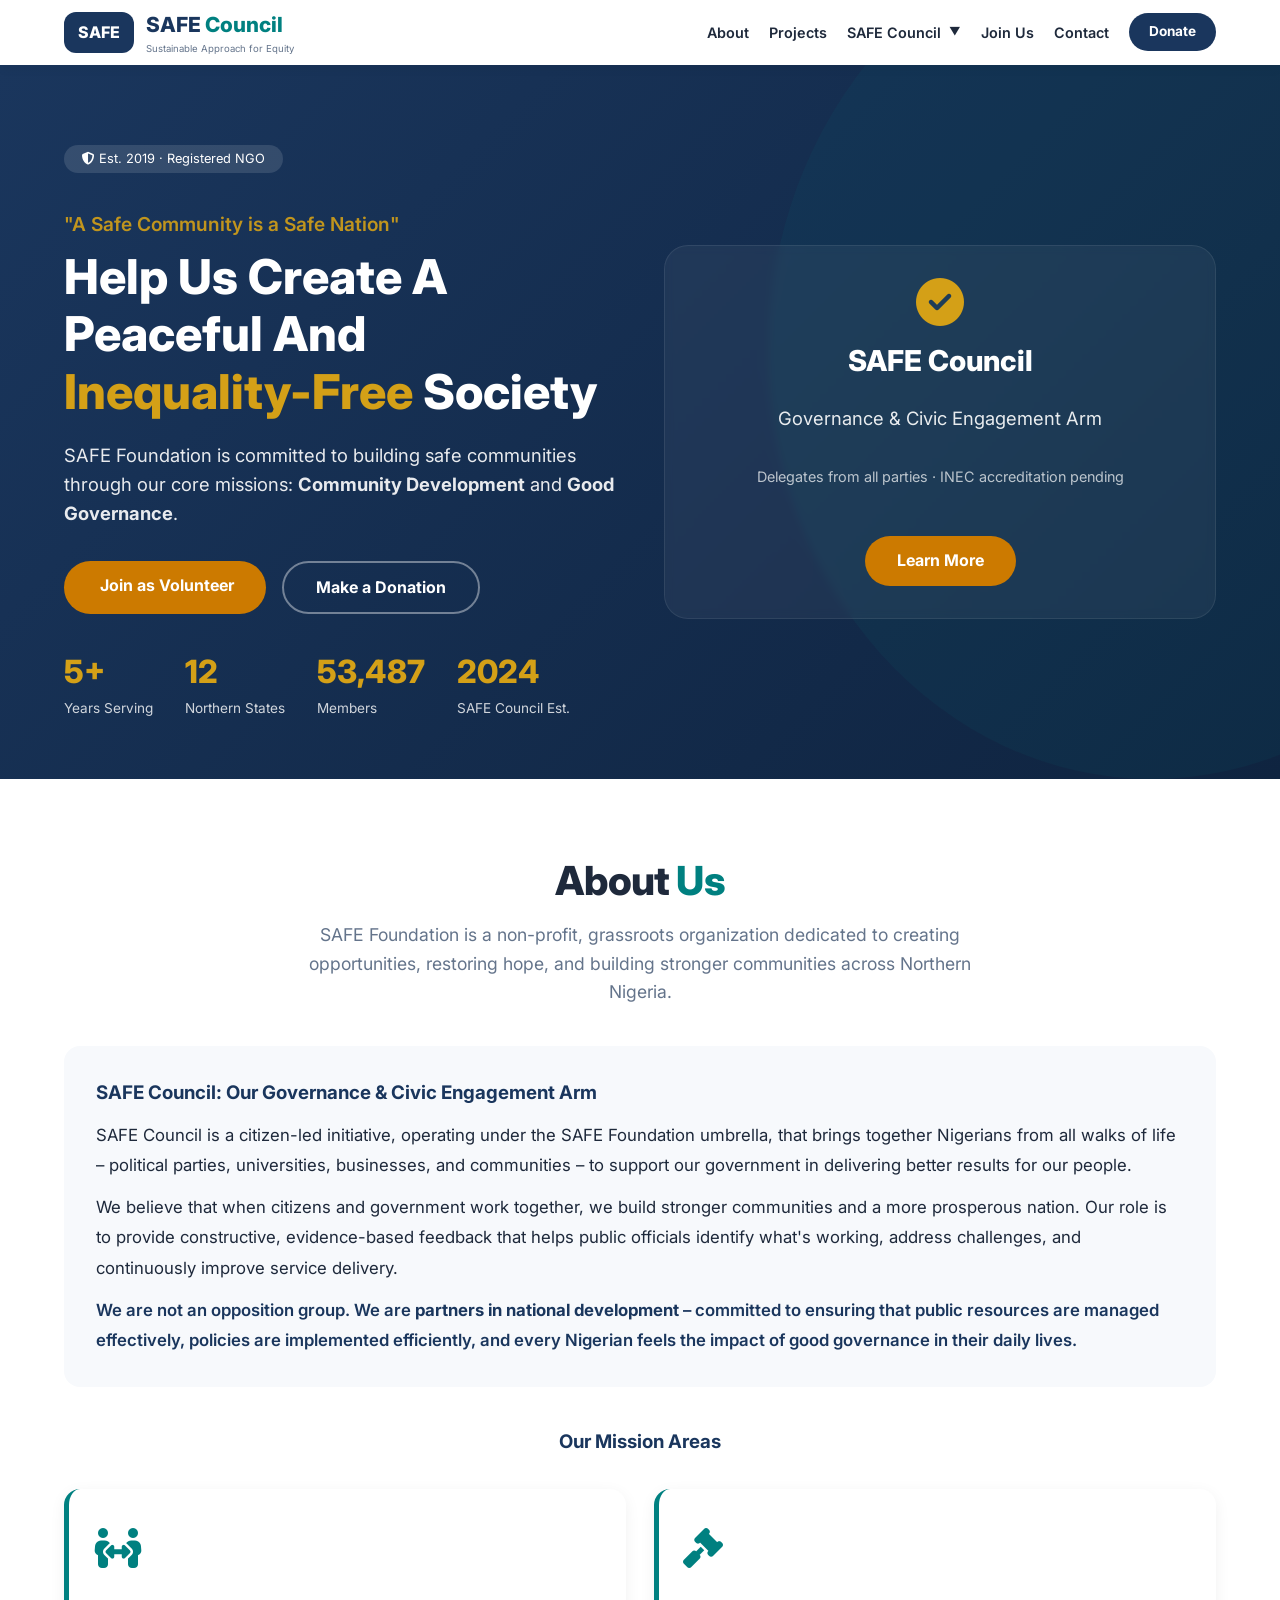
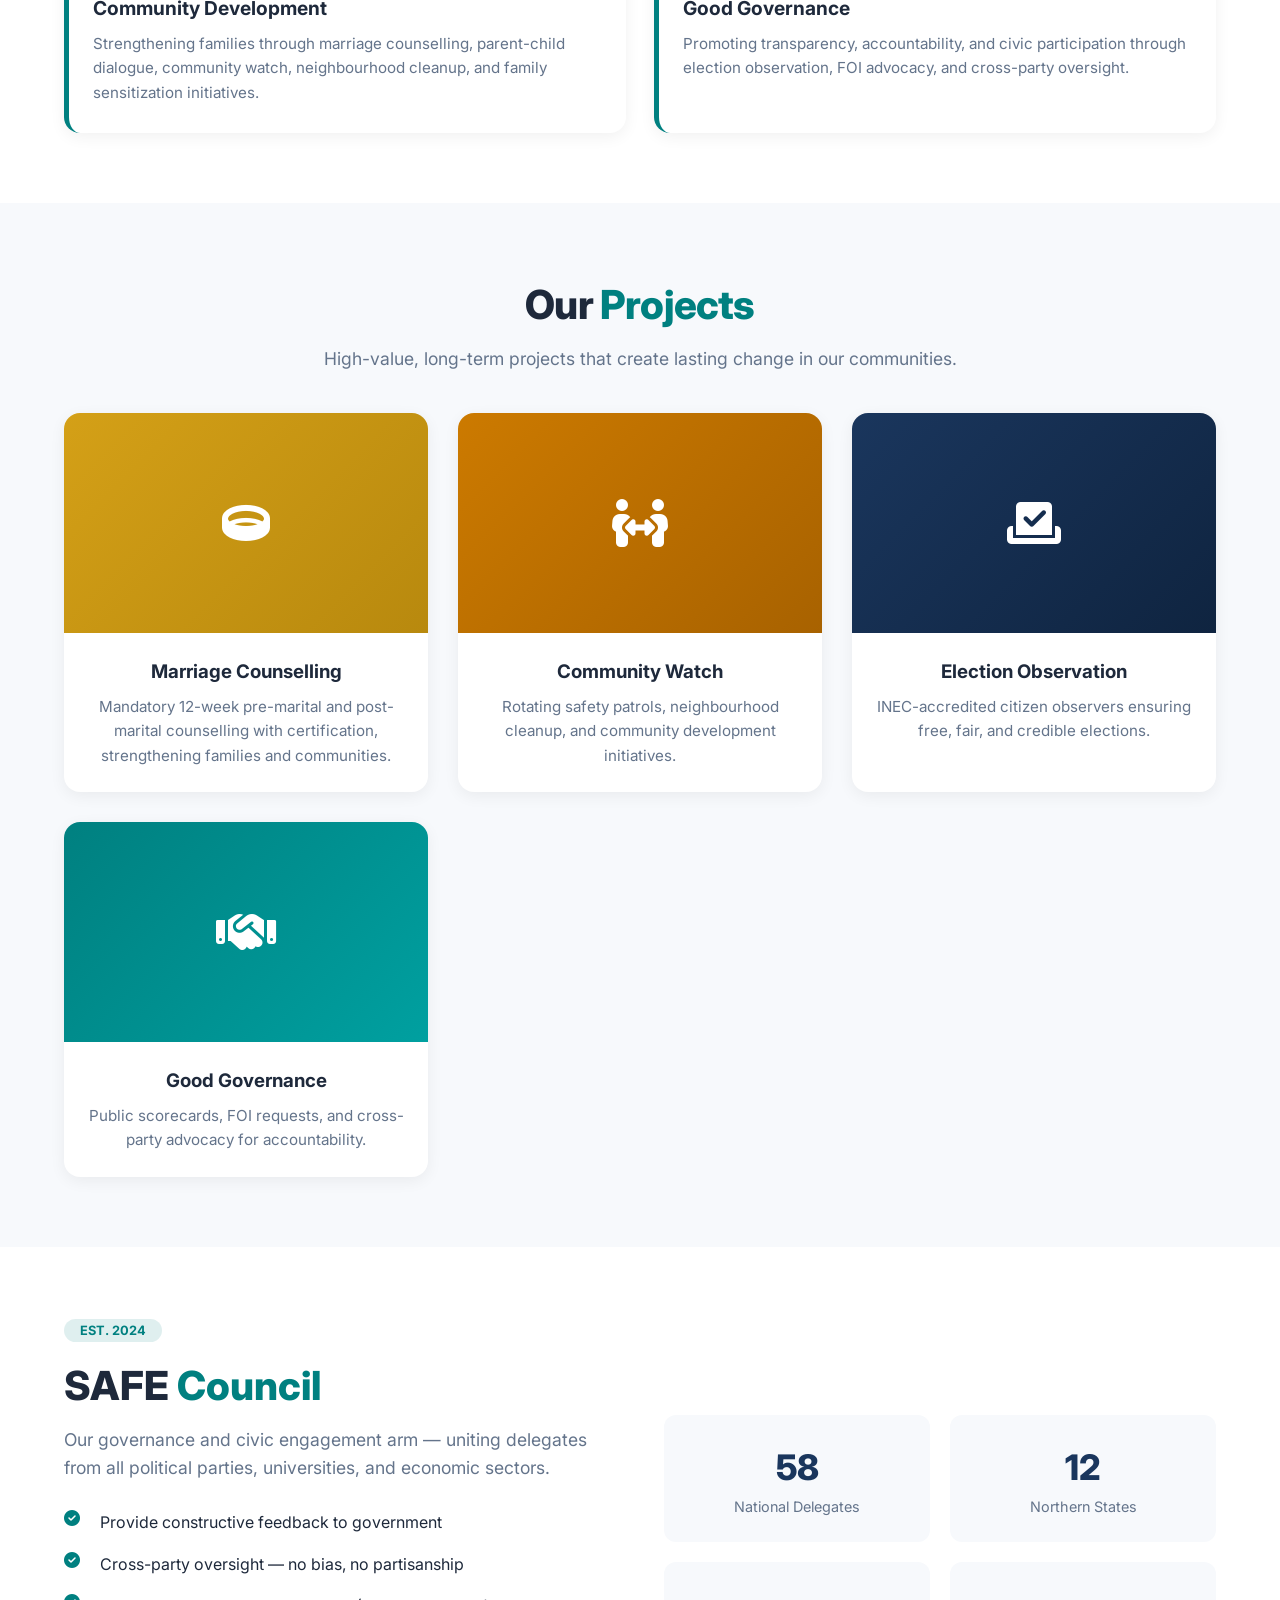
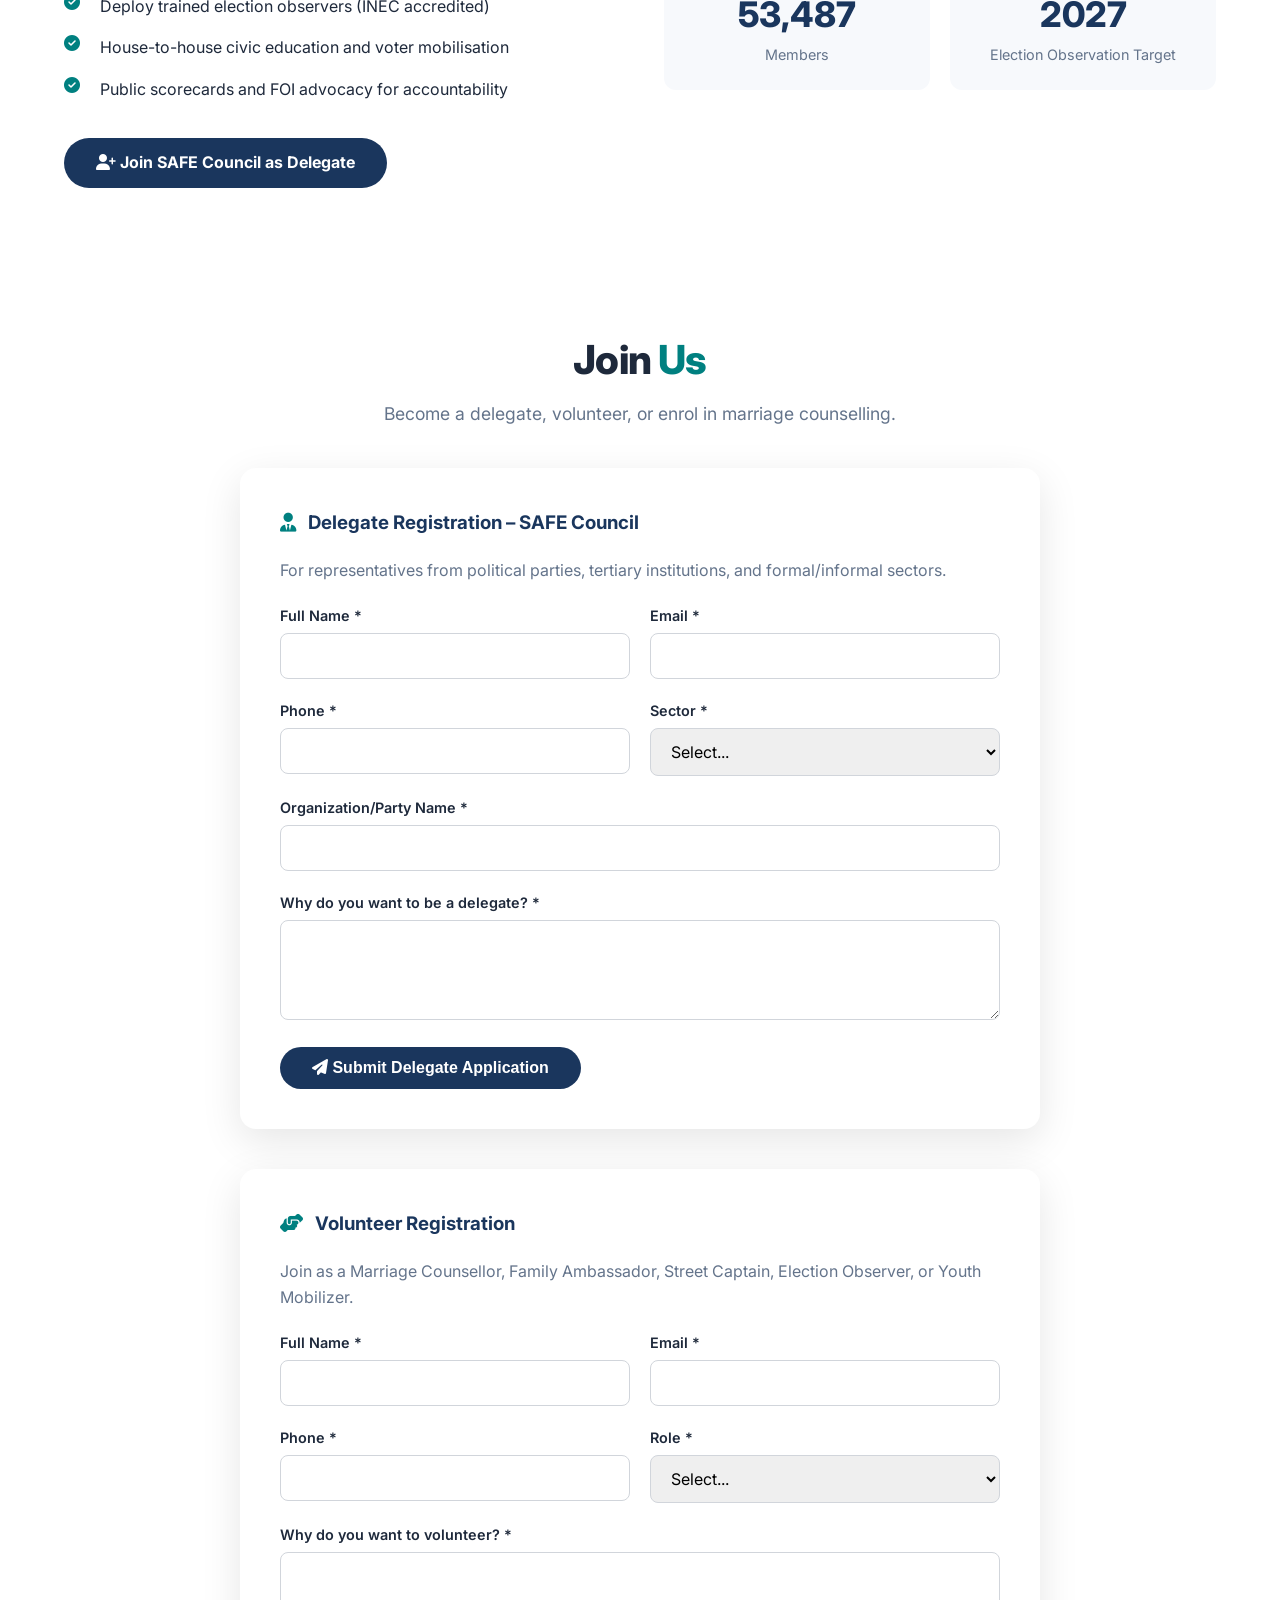
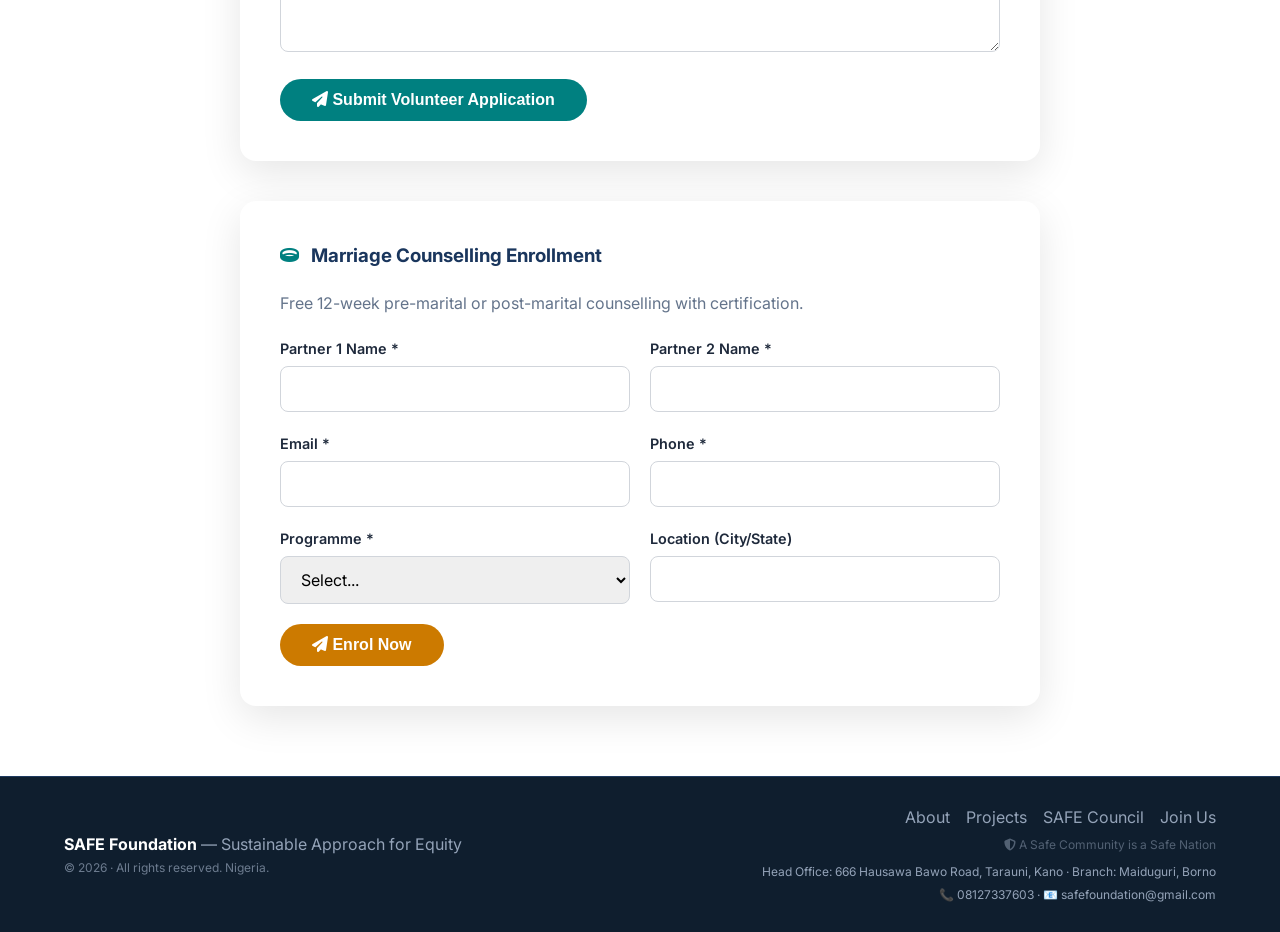
==== commit 4d1382af: "Update index.html" ====
--- a/index.html
+++ b/index.html
@@ -787,7 +787,7 @@
                 <div class="hero-stats">
                     <div class="stat"><span class="number">5+</span><div class="label">Years Serving</div></div>
                     <div class="stat"><span class="number">12</span><div class="label">Northern States</div></div>
-                    <div class="stat"><span class="number">3</span><div class="label">Sister Orgs (USA, UK, India)</div></div>
+                    <div class="stat"><span class="number">53,487</span><div class="label">Members</div></div>
                     <div class="stat"><span class="number">2024</span><div class="label">SAFE Council Est.</div></div>
                 </div>
             </div>
@@ -915,8 +915,8 @@
                         <div style="font-size:0.9rem;color:var(--text-muted);">Northern States</div>
                     </div>
                     <div style="background:var(--light-bg);padding:24px;border-radius:12px;text-align:center;">
-                        <div style="font-size:2.2rem;font-weight:800;color:var(--primary);">3</div>
-                        <div style="font-size:0.9rem;color:var(--text-muted);">Sister Orgs (USA, UK, India)</div>
+                        <div style="font-size:2.2rem;font-weight:800;color:var(--primary);">53,487</div>
+                        <div style="font-size:0.9rem;color:var(--text-muted);">Members</div>
                     </div>
                     <div style="background:var(--light-bg);padding:24px;border-radius:12px;text-align:center;">
                         <div style="font-size:2.2rem;font-weight:800;color:var(--primary);">2027</div>
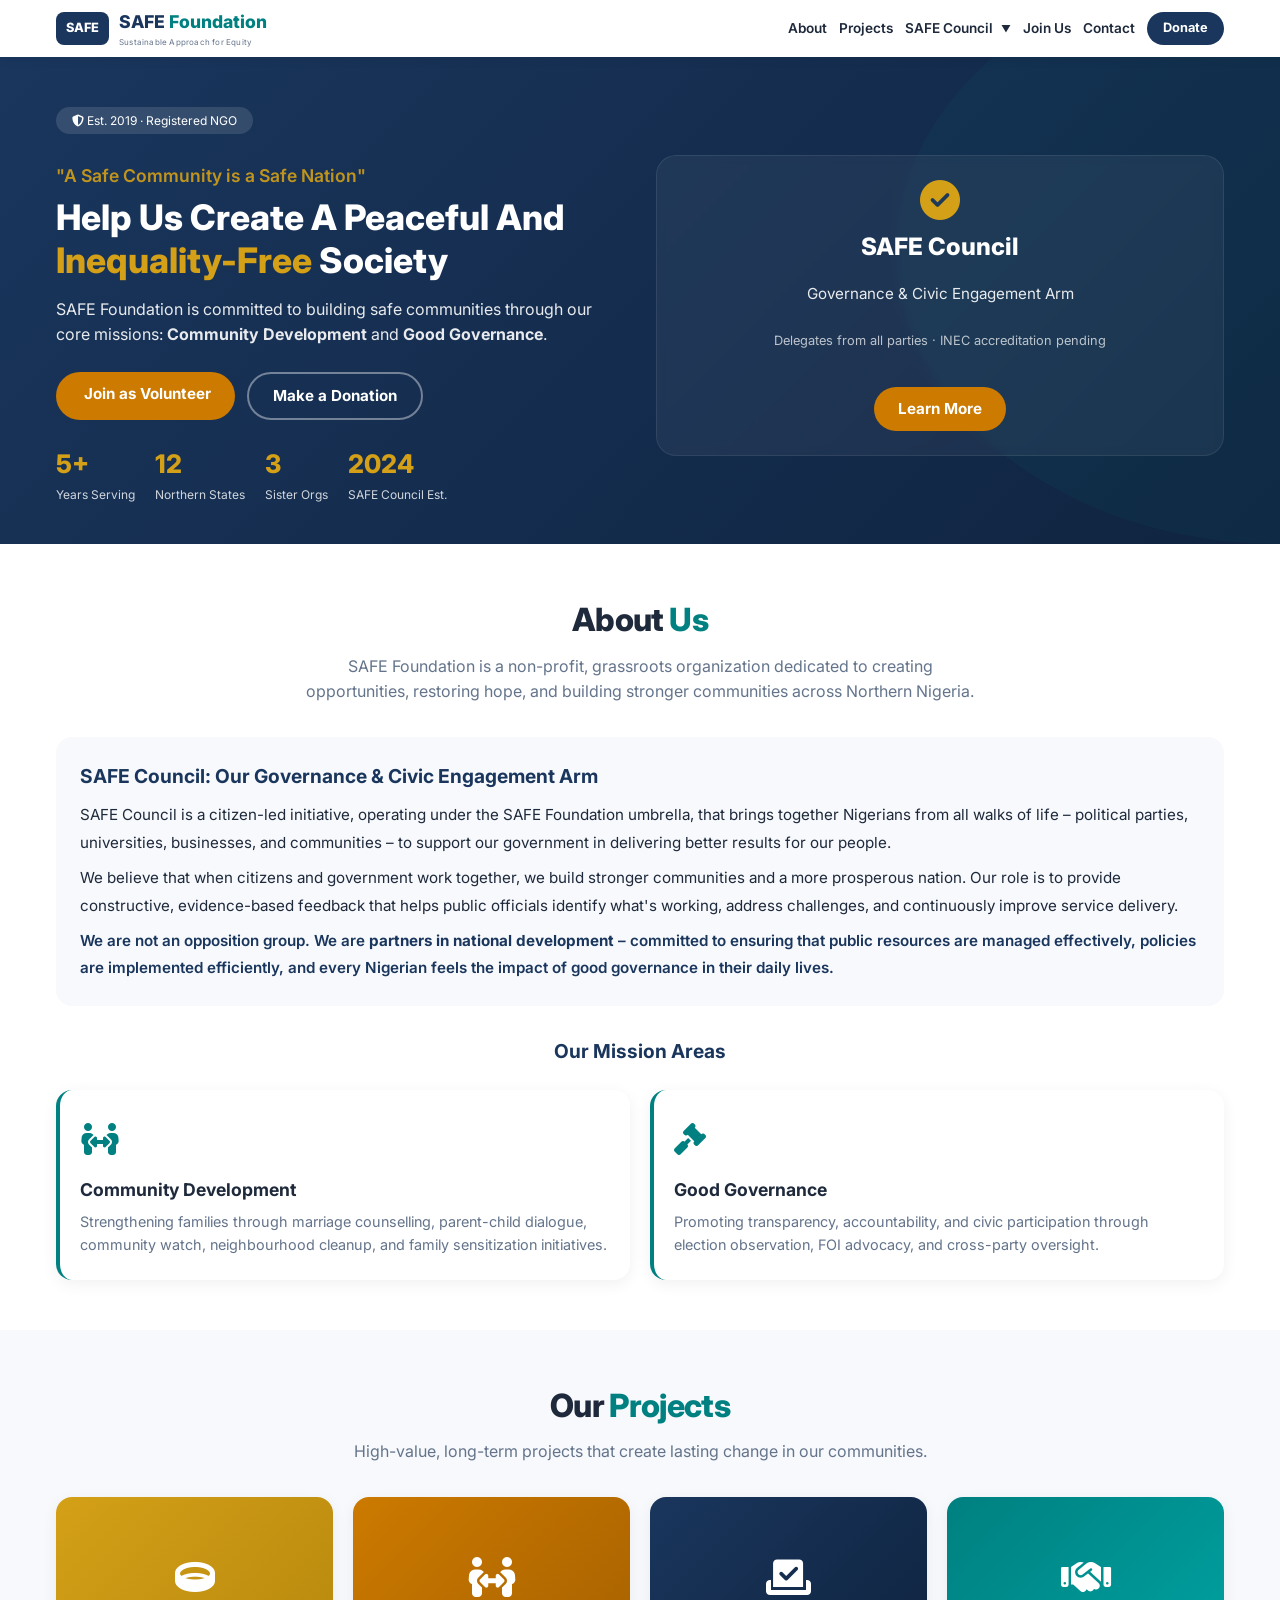
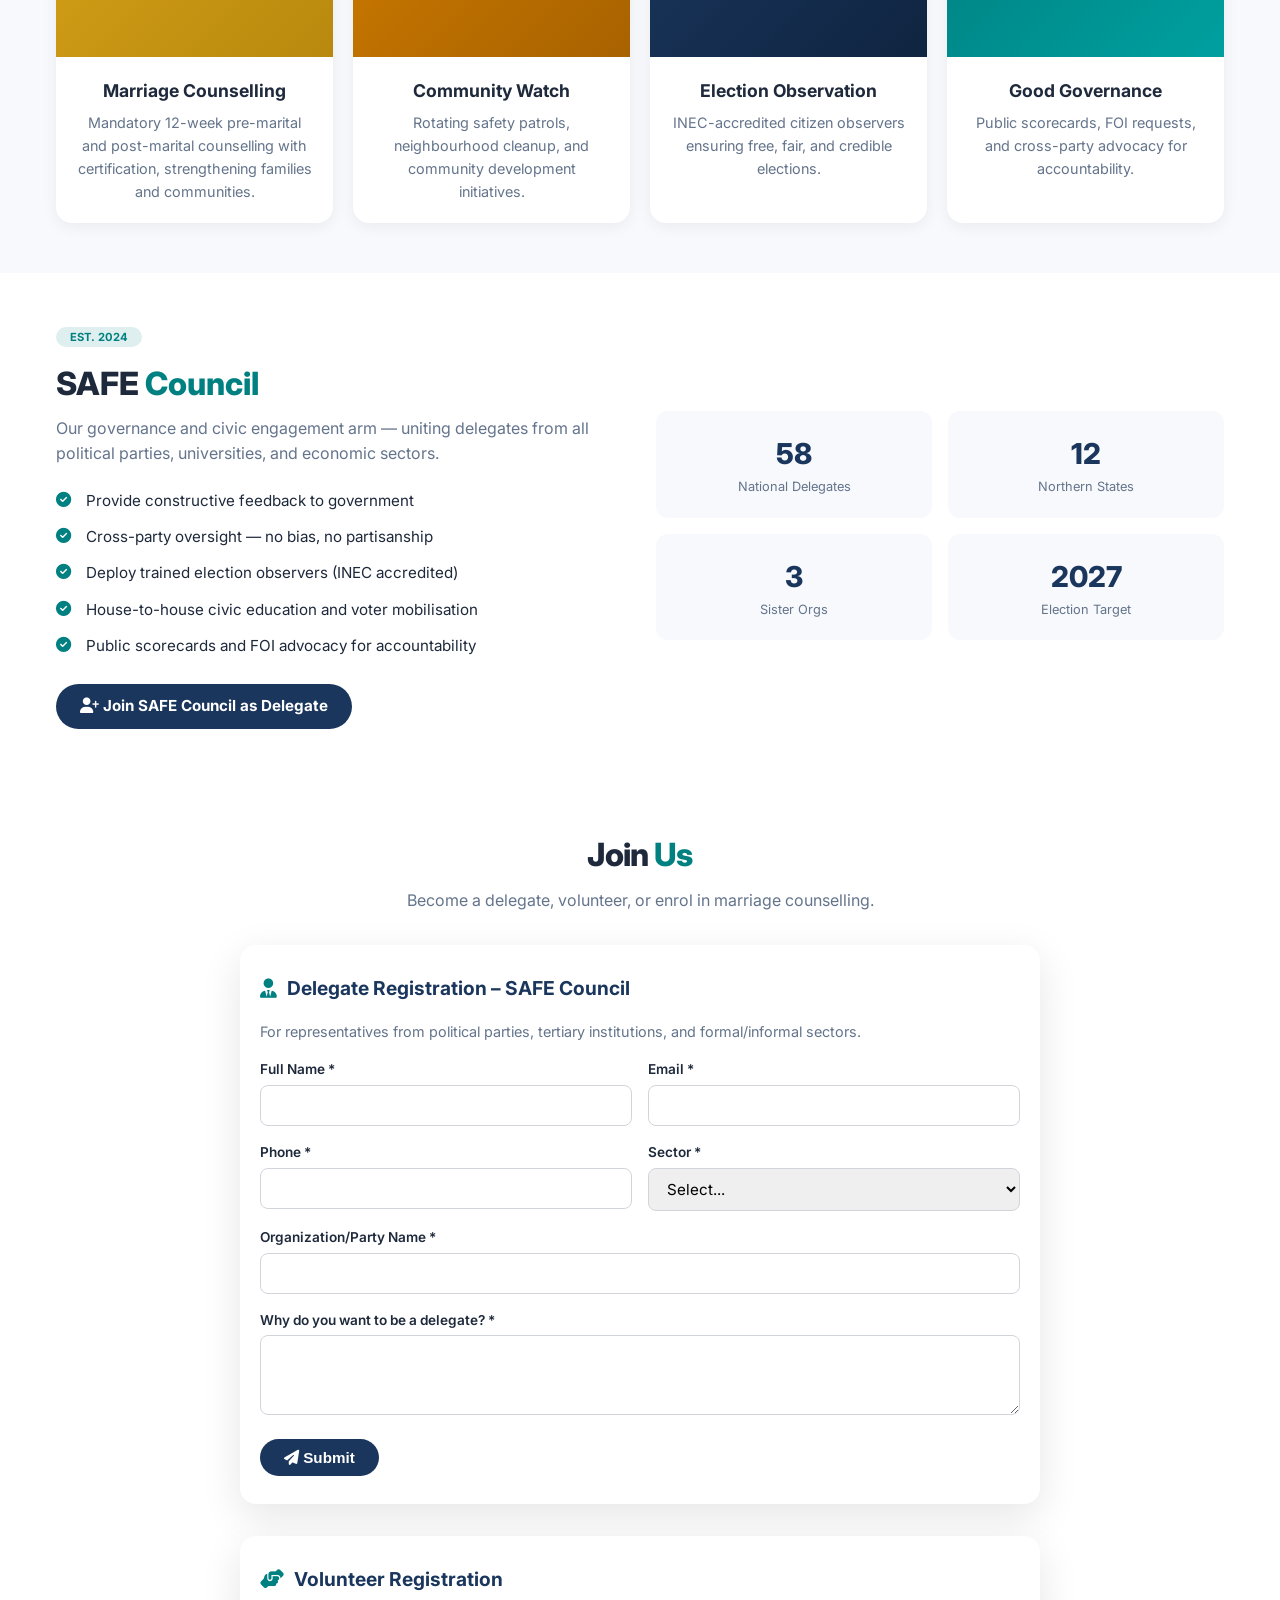
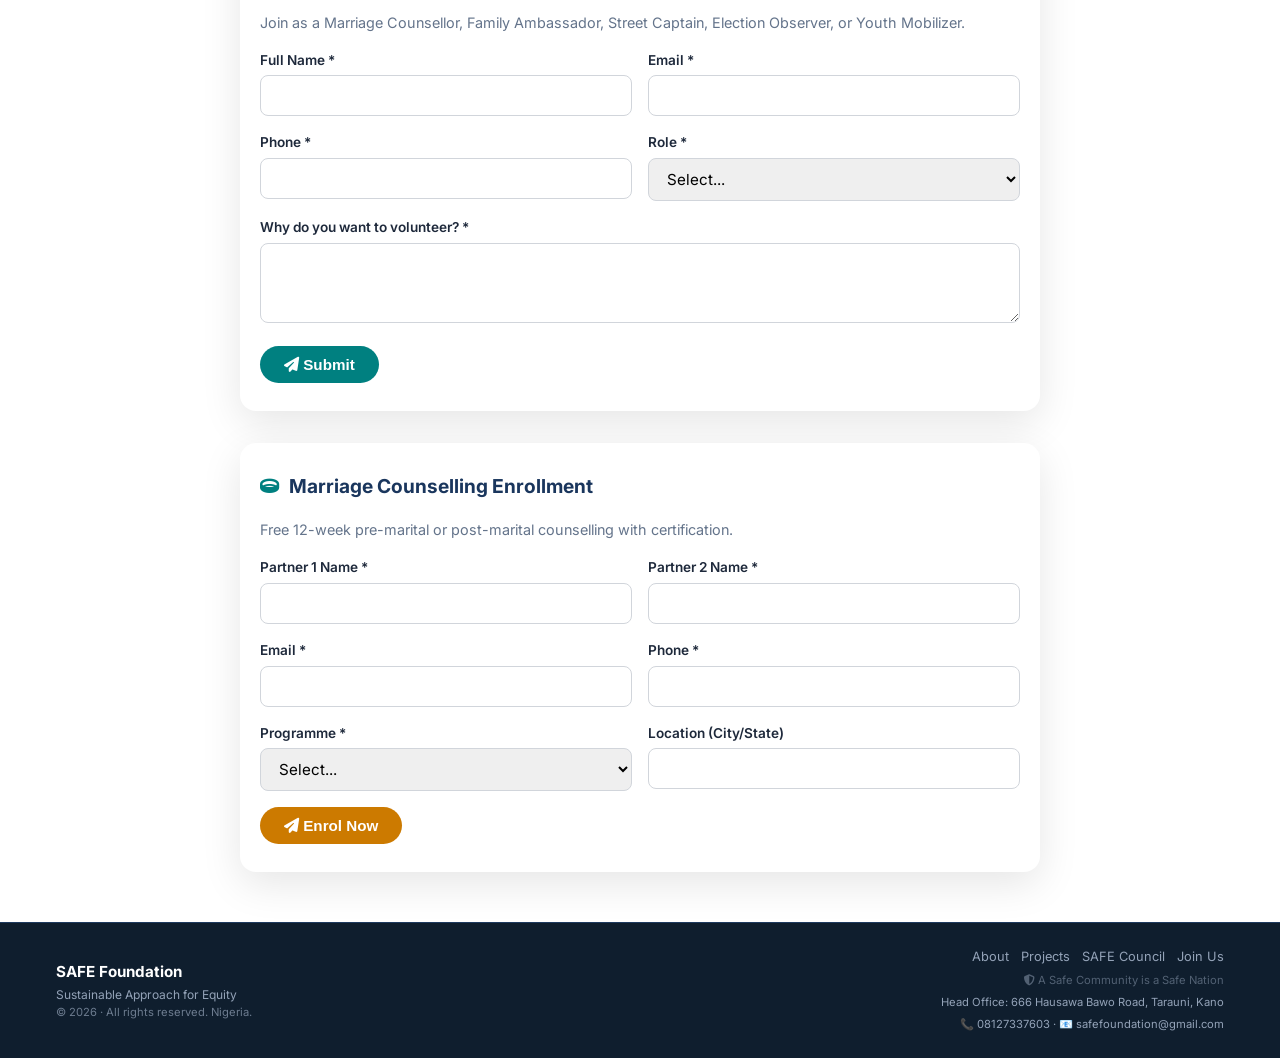
==== commit 6699e5d1: "Update index.html" ====
--- a/index.html
+++ b/index.html
@@ -2,8 +2,8 @@
 <html lang="en">
 <head>
     <meta charset="UTF-8" />
-    <meta name="viewport" content="width=device-width, initial-scale=1.0" />
-    <title>SAFE Council | Sustainable Approach for Equity</title>
+    <meta name="viewport" content="width=device-width, initial-scale=1.0, maximum-scale=5.0" />
+    <title>SAFE Foundation | Sustainable Approach for Equity</title>
     <link rel="preconnect" href="https://fonts.googleapis.com" />
     <link rel="preconnect" href="https://fonts.gstatic.com" crossorigin />
     <link href="https://fonts.googleapis.com/css2?family=Inter:opsz,wght@14..32,400;14..32,500;14..32,600;14..32,700;14..32,800&family=Playfair+Display:ital,wght@0,700;1,700&display=swap" rel="stylesheet" />
@@ -42,12 +42,15 @@
             color: var(--text-dark);
             line-height: 1.6;
             scroll-behavior: smooth;
+            overflow-x: hidden;
+            width: 100%;
         }
 
         .container {
             max-width: 1200px;
             margin: 0 auto;
-            padding: 0 24px;
+            padding: 0 16px;
+            width: 100%;
         }
 
         .text-center {
@@ -58,7 +61,7 @@
                    TYPOGRAPHY
                 ============================================================ */
         .section-title {
-            font-size: 2.5rem;
+            font-size: 2rem;
             font-weight: 800;
             letter-spacing: -0.02em;
             margin-bottom: 0.5rem;
@@ -68,10 +71,11 @@
             color: var(--secondary);
         }
         .section-subtitle {
-            font-size: 1.1rem;
+            font-size: 1rem;
             color: var(--text-muted);
             max-width: 700px;
-            margin: 0 auto 2.5rem auto;
+            margin: 0 auto 2rem auto;
+            padding: 0 16px;
         }
 
         /* ============================================================
@@ -79,14 +83,15 @@
                 ============================================================ */
         .btn {
             display: inline-block;
-            padding: 12px 32px;
+            padding: 10px 24px;
             border-radius: 50px;
             font-weight: 700;
-            font-size: 1rem;
+            font-size: 0.95rem;
             border: none;
             cursor: pointer;
             transition: all var(--transition);
             text-decoration: none !important;
+            text-align: center;
         }
         .btn-primary {
             background: var(--primary);
@@ -131,8 +136,8 @@
             color: var(--white);
         }
         .btn-small {
-            padding: 8px 20px;
-            font-size: 0.85rem;
+            padding: 6px 16px;
+            font-size: 0.8rem;
         }
         .btn-white-outline {
             background: transparent;
@@ -165,15 +170,16 @@
         .logo {
             display: flex;
             align-items: center;
-            gap: 12px;
+            gap: 10px;
         }
         .logo img {
-            height: 48px;
+            height: 40px;
             width: auto;
+            max-width: 100%;
         }
         .logo-text {
             font-weight: 800;
-            font-size: 1.3rem;
+            font-size: 1.1rem;
             color: var(--primary);
         }
         .logo-text span {
@@ -181,23 +187,24 @@
         }
         .logo-sub {
             display: block;
-            font-size: 0.6rem;
+            font-size: 0.5rem;
             font-weight: 400;
             color: var(--text-muted);
+            letter-spacing: 0.2px;
         }
 
         nav {
             display: flex;
-            gap: 20px;
+            gap: 12px;
             align-items: center;
             flex-wrap: wrap;
         }
         nav > a {
             font-weight: 600;
-            font-size: 0.9rem;
+            font-size: 0.85rem;
             color: var(--text-dark);
             text-decoration: none;
-            padding: 8px 0;
+            padding: 6px 0;
             cursor: pointer;
         }
         nav > a:hover {
@@ -211,10 +218,10 @@
         }
         .dropdown > a {
             font-weight: 600;
-            font-size: 0.9rem;
+            font-size: 0.85rem;
             color: var(--text-dark);
             text-decoration: none;
-            padding: 8px 0;
+            padding: 6px 0;
             cursor: pointer;
             display: flex;
             align-items: center;
@@ -229,7 +236,7 @@
             top: 100%;
             left: 0;
             background: var(--white);
-            min-width: 220px;
+            min-width: 200px;
             box-shadow: var(--shadow-lg);
             border-radius: 12px;
             padding: 8px 0;
@@ -241,7 +248,7 @@
             padding: 10px 20px;
             color: var(--text-dark);
             text-decoration: none;
-            font-size: 0.9rem;
+            font-size: 0.85rem;
             font-weight: 500;
             transition: background 0.2s;
             cursor: pointer;
@@ -254,7 +261,7 @@
             display: block;
         }
         .dropdown .arrow {
-            font-size: 0.7rem;
+            font-size: 0.6rem;
             margin-left: 4px;
         }
 
@@ -265,6 +272,7 @@
             border: none;
             color: var(--primary);
             cursor: pointer;
+            padding: 4px 8px;
         }
 
         /* ============================================================
@@ -273,31 +281,31 @@
         .hero {
             background: linear-gradient(135deg, var(--primary) 0%, var(--primary-dark) 100%);
             color: var(--white);
-            padding: 80px 0 60px;
+            padding: 50px 0 40px;
             position: relative;
             overflow: hidden;
         }
         .hero::after {
             content: '';
             position: absolute;
-            right: -20%;
+            right: -30%;
             top: -20%;
             width: 60%;
             height: 120%;
-            background: rgba(0, 128, 128, 0.08);
+            background: rgba(0, 128, 128, 0.06);
             border-radius: 50%;
             pointer-events: none;
         }
         .hero .container {
             display: grid;
             grid-template-columns: 1fr 1fr;
-            gap: 48px;
+            gap: 32px;
             align-items: center;
             position: relative;
             z-index: 1;
         }
         .hero h1 {
-            font-size: 3rem;
+            font-size: 2.2rem;
             font-weight: 800;
             line-height: 1.2;
         }
@@ -305,67 +313,68 @@
             color: var(--gold);
         }
         .hero p {
-            font-size: 1.15rem;
+            font-size: 1rem;
             opacity: 0.9;
-            margin: 20px 0 32px;
+            margin: 16px 0 24px;
         }
         .hero .motto {
-            font-size: 1.2rem;
+            font-size: 1.1rem;
             font-weight: 600;
             color: var(--gold);
-            margin-bottom: 8px;
+            margin-bottom: 6px;
         }
         .hero .badge {
             display: inline-block;
             background: rgba(255, 255, 255, 0.12);
-            padding: 4px 18px;
+            padding: 4px 16px;
             border-radius: 50px;
-            font-size: 0.8rem;
-            margin-bottom: 16px;
+            font-size: 0.75rem;
+            margin-bottom: 12px;
         }
 
         .hero-stats {
             display: flex;
-            gap: 32px;
-            margin-top: 32px;
+            gap: 20px;
+            margin-top: 24px;
             flex-wrap: wrap;
         }
         .hero-stats .stat .number {
-            font-size: 2rem;
+            font-size: 1.6rem;
             font-weight: 800;
             color: var(--gold);
         }
         .hero-stats .stat .label {
-            font-size: 0.85rem;
+            font-size: 0.75rem;
             opacity: 0.8;
         }
 
         .hero-card {
             background: rgba(255, 255, 255, 0.05);
-            border-radius: 24px;
-            padding: 32px;
+            border-radius: 20px;
+            padding: 24px;
             text-align: center;
             border: 1px solid rgba(255, 255, 255, 0.08);
             backdrop-filter: blur(4px);
         }
         .hero-card i {
-            font-size: 3rem;
+            font-size: 2.5rem;
             color: var(--gold);
-            margin-bottom: 12px;
+            margin-bottom: 8px;
         }
         .hero-card h3 {
-            font-size: 1.8rem;
+            font-size: 1.5rem;
             font-weight: 800;
         }
         .hero-card p {
             opacity: 0.9;
+            font-size: 0.95rem;
         }
 
         /* ============================================================
                    SECTIONS
                 ============================================================ */
         section {
-            padding: 70px 0;
+            padding: 50px 0;
         }
         .bg-light {
             background: var(--light-bg);
@@ -386,16 +395,16 @@
                 ============================================================ */
         .mission-grid {
             display: grid;
-            grid-template-columns: repeat(auto-fit, minmax(280px, 1fr));
-            gap: 28px;
-            margin-top: 32px;
+            grid-template-columns: repeat(auto-fit, minmax(250px, 1fr));
+            gap: 20px;
+            margin-top: 24px;
         }
         .mission-card {
             background: var(--white);
-            padding: 28px 24px;
+            padding: 24px 20px;
             border-radius: var(--radius);
             box-shadow: var(--shadow);
-            border-left: 5px solid var(--secondary);
+            border-left: 4px solid var(--secondary);
             transition: transform 0.2s;
             text-align: left;
         }
@@ -403,18 +412,18 @@
             transform: translateY(-4px);
         }
         .mission-card .icon {
-            font-size: 2.5rem;
+            font-size: 2rem;
             color: var(--secondary);
-            margin-bottom: 12px;
+            margin-bottom: 10px;
         }
         .mission-card h3 {
             font-weight: 700;
-            margin-bottom: 8px;
-            font-size: 1.2rem;
+            margin-bottom: 6px;
+            font-size: 1.1rem;
         }
         .mission-card p {
             color: var(--text-muted);
-            font-size: 0.95rem;
+            font-size: 0.9rem;
         }
 
         /* ============================================================
@@ -422,9 +431,9 @@
                 ============================================================ */
         .project-grid {
             display: grid;
-            grid-template-columns: repeat(auto-fit, minmax(280px, 1fr));
-            gap: 30px;
-            margin-top: 32px;
+            grid-template-columns: repeat(auto-fit, minmax(250px, 1fr));
+            gap: 20px;
+            margin-top: 24px;
         }
         .project-card {
             background: var(--white);
@@ -434,28 +443,29 @@
             transition: transform 0.3s;
         }
         .project-card:hover {
-            transform: translateY(-6px);
+            transform: translateY(-4px);
         }
         .project-card .project-image {
             width: 100%;
-            height: 220px;
+            height: 160px;
             object-fit: cover;
             display: flex;
             align-items: center;
             justify-content: center;
-            font-size: 3rem;
+            font-size: 2.5rem;
             color: var(--white);
         }
         .project-card .content {
-            padding: 24px;
+            padding: 20px;
         }
         .project-card .content h3 {
             font-weight: 700;
-            margin-bottom: 8px;
+            margin-bottom: 6px;
+            font-size: 1.1rem;
         }
         .project-card .content p {
             color: var(--text-muted);
-            font-size: 0.95rem;
+            font-size: 0.9rem;
         }
 
         /* ============================================================
@@ -465,22 +475,24 @@
             background: var(--light-bg);
             border: 2px dashed #d1d5db;
             border-radius: var(--radius);
-            padding: 40px;
+            padding: 30px 20px;
             text-align: center;
-            margin-top: 32px;
+            margin-top: 24px;
         }
         .locked-content .lock-icon {
-            font-size: 3rem;
+            font-size: 2.5rem;
             color: var(--text-muted);
-            margin-bottom: 16px;
+            margin-bottom: 12px;
         }
         .locked-content h3 {
-            margin-bottom: 8px;
+            margin-bottom: 6px;
+            font-size: 1.2rem;
         }
         .locked-content p {
             color: var(--text-muted);
-            max-width: 600px;
-            margin: 0 auto 20px;
+            max-width: 500px;
+            margin: 0 auto 16px;
+            font-size: 0.95rem;
         }
 
         /* ============================================================
@@ -490,34 +502,38 @@
             background: var(--white);
             border-radius: var(--radius);
             box-shadow: var(--shadow-lg);
-            padding: 40px;
-            margin-top: 32px;
-            max-height: 600px;
+            padding: 24px;
+            margin-top: 24px;
+            max-height: 500px;
             overflow-y: auto;
             border: 1px solid #e2e8f0;
         }
         .doc-preview .doc-header {
             border-bottom: 2px solid var(--secondary);
-            padding-bottom: 16px;
-            margin-bottom: 20px;
+            padding-bottom: 12px;
+            margin-bottom: 16px;
         }
         .doc-preview .doc-header h2 {
             color: var(--primary);
             font-family: 'Playfair Display', serif;
+            font-size: 1.3rem;
         }
         .doc-preview .doc-header .motto {
             color: var(--gold);
             font-style: italic;
+            font-size: 0.9rem;
         }
         .doc-preview .section {
-            margin-bottom: 20px;
+            margin-bottom: 16px;
         }
         .doc-preview .section h3 {
             color: var(--primary);
-            margin-bottom: 8px;
+            margin-bottom: 6px;
+            font-size: 1rem;
         }
         .doc-preview .section p {
             color: var(--text-dark);
+            font-size: 0.9rem;
         }
 
         /* ============================================================
@@ -527,11 +543,11 @@
             display: inline-block;
             background: #16a34a;
             color: var(--white);
-            padding: 4px 16px;
+            padding: 3px 14px;
             border-radius: 50px;
-            font-size: 0.8rem;
+            font-size: 0.7rem;
             font-weight: 600;
-            margin-left: 12px;
+            margin-left: 8px;
         }
 
         /* ============================================================
@@ -539,33 +555,34 @@
                 ============================================================ */
         .form-container {
             background: var(--white);
-            padding: 40px;
+            padding: 28px 20px;
             border-radius: var(--radius);
             box-shadow: var(--shadow-lg);
             max-width: 800px;
             margin: 0 auto;
         }
         .form-container h3 {
-            margin-bottom: 20px;
+            margin-bottom: 16px;
             color: var(--primary);
+            font-size: 1.2rem;
         }
         .form-group {
-            margin-bottom: 20px;
+            margin-bottom: 16px;
         }
         .form-group label {
             display: block;
             font-weight: 600;
-            margin-bottom: 6px;
-            font-size: 0.9rem;
+            margin-bottom: 4px;
+            font-size: 0.85rem;
         }
         .form-group input,
         .form-group select,
         .form-group textarea {
             width: 100%;
-            padding: 12px 16px;
+            padding: 10px 14px;
             border: 1px solid #d1d5db;
             border-radius: var(--radius-sm);
-            font-size: 1rem;
+            font-size: 0.95rem;
             font-family: inherit;
             transition: border 0.2s;
         }
@@ -577,63 +594,80 @@
             box-shadow: 0 0 0 3px rgba(0, 128, 128, 0.1);
         }
         .form-group textarea {
-            min-height: 100px;
+            min-height: 80px;
             resize: vertical;
         }
         .form-row {
             display: grid;
             grid-template-columns: 1fr 1fr;
-            gap: 20px;
+            gap: 16px;
         }
 
         /* ============================================================
-                   MODAL
+                   ABOUT SECTION
                 ============================================================ */
-        .modal {
-            display: none;
-            position: fixed;
-            top: 0;
-            left: 0;
-            width: 100%;
-            height: 100%;
-            background: rgba(0, 0, 0, 0.6);
-            z-index: 999;
-            justify-content: center;
+        .about-text {
+            background: var(--light-bg);
+            padding: 24px;
+            border-radius: var(--radius);
+            text-align: left;
+            margin-top: 20px;
+        }
+        .about-text h3 {
+            color: var(--primary);
+            margin-bottom: 10px;
+            font-size: 1.2rem;
+        }
+        .about-text p {
+            font-size: 0.95rem;
+            line-height: 1.8;
+            color: var(--text-dark);
+            margin-top: 8px;
+        }
+
+        /* ============================================================
+                   COUNCIL SECTION
+                ============================================================ */
+        .council-grid {
+            display: grid;
+            grid-template-columns: 1fr 1fr;
+            gap: 32px;
             align-items: center;
-            overflow-y: auto;
-            padding: 40px 20px;
-        }
-        .modal.open {
+        }
+        .council-grid ul {
+            list-style: none;
+            margin: 16px 0 20px;
+        }
+        .council-grid ul li {
+            padding: 6px 0;
             display: flex;
-        }
-        .modal-content {
-            background: var(--white);
-            padding: 40px 32px;
-            border-radius: 24px;
-            max-width: 800px;
-            width: 100%;
-            position: relative;
-            box-shadow: 0 24px 64px rgba(0, 0, 0, 0.2);
-            max-height: 90vh;
-            overflow-y: auto;
-        }
-        .modal-content .close {
-            position: sticky;
-            top: 0;
-            float: right;
-            font-size: 1.5rem;
-            cursor: pointer;
+            gap: 10px;
+            font-size: 0.95rem;
+        }
+        .council-grid ul li i {
+            color: var(--secondary);
+            width: 20px;
+            margin-top: 3px;
+        }
+        .council-stats {
+            display: grid;
+            grid-template-columns: 1fr 1fr;
+            gap: 16px;
+        }
+        .council-stats .stat {
+            background: var(--light-bg);
+            padding: 20px;
+            border-radius: 12px;
+            text-align: center;
+        }
+        .council-stats .stat .number {
+            font-size: 1.8rem;
+            font-weight: 800;
+            color: var(--primary);
+        }
+        .council-stats .stat .label {
+            font-size: 0.8rem;
             color: var(--text-muted);
-            background: none;
-            border: none;
-            z-index: 10;
-        }
-        .modal-content .close:hover {
-            color: var(--text-dark);
-        }
-        .modal-content h2 {
-            margin-bottom: 16px;
-            color: var(--primary);
         }
 
         /* ============================================================
@@ -642,7 +676,7 @@
         footer {
             background: #0f1e2e;
             color: #94a3b8;
-            padding: 28px 0;
+            padding: 24px 0;
             border-top: 1px solid #1e3a5f;
         }
         footer .container {
@@ -653,7 +687,7 @@
             gap: 12px;
         }
         footer .legal {
-            font-size: 0.75rem;
+            font-size: 0.7rem;
             opacity: 0.7;
         }
         footer a {
@@ -661,6 +695,24 @@
             text-decoration: none;
         }
         footer a:hover {
+            color: var(--white);
+        }
+        .footer-links {
+            display: flex;
+            gap: 12px;
+            flex-wrap: wrap;
+            justify-content: flex-end;
+            font-size: 0.8rem;
+        }
+        .footer-contact {
+            font-size: 0.7rem;
+            margin-top: 4px;
+            color: #94a3b8;
+        }
+        .footer-contact a {
+            color: #94a3b8;
+        }
+        .footer-contact a:hover {
             color: var(--white);
         }
 
@@ -670,19 +722,31 @@
         @media (max-width: 992px) {
             .hero .container {
                 grid-template-columns: 1fr;
+                gap: 24px;
             }
             .hero h1 {
-                font-size: 2.2rem;
+                font-size: 1.8rem;
+            }
+            .council-grid {
+                grid-template-columns: 1fr;
+                gap: 24px;
+            }
+            .council-stats {
+                grid-template-columns: 1fr 1fr;
+            }
+            .section-title {
+                font-size: 1.6rem;
             }
         }
 
         @media (max-width: 768px) {
+            /* Mobile Navigation */
             nav {
                 display: none;
                 flex-direction: column;
                 width: 100%;
-                padding: 16px 0;
-                gap: 12px;
+                padding: 12px 0;
+                gap: 8px;
             }
             nav.open {
                 display: flex;
@@ -697,22 +761,163 @@
                 position: static;
                 box-shadow: none;
                 border: none;
-                padding-left: 20px;
+                padding-left: 16px;
+                background: var(--light-bg);
+                border-radius: 8px;
+                margin-top: 4px;
+            }
+            .dropdown:hover .dropdown-content {
+                display: none;
+            }
+            .dropdown.open .dropdown-content {
+                display: block;
+            }
+
+            /* Hero */
+            .hero {
+                padding: 40px 0 30px;
+            }
+            .hero h1 {
+                font-size: 1.5rem;
+            }
+            .hero p {
+                font-size: 0.9rem;
+            }
+            .hero-stats {
+                gap: 12px;
+            }
+            .hero-stats .stat .number {
+                font-size: 1.3rem;
+            }
+            .hero-card {
+                padding: 20px;
+            }
+            .hero-card h3 {
+                font-size: 1.3rem;
+            }
+
+            /* Sections */
+            section {
+                padding: 40px 0;
             }
             .section-title {
-                font-size: 1.8rem;
-            }
+                font-size: 1.4rem;
+            }
+            .section-subtitle {
+                font-size: 0.9rem;
+                padding: 0 8px;
+            }
+
+            /* Cards */
+            .mission-grid {
+                grid-template-columns: 1fr;
+                gap: 16px;
+            }
+            .project-grid {
+                grid-template-columns: 1fr 1fr;
+                gap: 16px;
+            }
+            .project-card .project-image {
+                height: 120px;
+                font-size: 2rem;
+            }
+
+            /* Council */
+            .council-stats {
+                grid-template-columns: 1fr 1fr;
+                gap: 12px;
+            }
+            .council-stats .stat {
+                padding: 16px;
+            }
+            .council-stats .stat .number {
+                font-size: 1.5rem;
+            }
+
+            /* Forms */
             .form-row {
                 grid-template-columns: 1fr;
+                gap: 12px;
             }
             .form-container {
-                padding: 24px;
+                padding: 20px 16px;
+            }
+
+            /* Locked Content */
+            .locked-content {
+                padding: 24px 16px;
             }
             .doc-preview {
-                padding: 20px;
-            }
+                padding: 16px;
+                max-height: 400px;
+            }
+
+            /* About */
+            .about-text {
+                padding: 18px 16px;
+            }
+            .about-text p {
+                font-size: 0.9rem;
+            }
+
+            /* Buttons */
+            .btn {
+                padding: 8px 18px;
+                font-size: 0.85rem;
+            }
+
+            /* Footer */
+            footer .container {
+                flex-direction: column;
+                text-align: center;
+            }
+            .footer-links {
+                justify-content: center;
+            }
+        }
+
+        @media (max-width: 480px) {
+            .container {
+                padding: 0 12px;
+            }
+
+            .hero h1 {
+                font-size: 1.3rem;
+            }
+            .hero .motto {
+                font-size: 0.95rem;
+            }
+
+            .project-grid {
+                grid-template-columns: 1fr;
+                gap: 14px;
+            }
+            .council-stats {
+                grid-template-columns: 1fr 1fr;
+                gap: 10px;
+            }
+            .council-stats .stat {
+                padding: 12px;
+            }
+            .council-stats .stat .number {
+                font-size: 1.3rem;
+            }
+
             .hero-stats {
-                gap: 16px;
+                gap: 10px;
+            }
+            .hero-stats .stat .number {
+                font-size: 1.1rem;
+            }
+
+            .logo-text {
+                font-size: 0.95rem;
+            }
+            .logo img {
+                height: 32px;
+            }
+            .logo-sub {
+                font-size: 0.45rem;
             }
         }
 
@@ -745,18 +950,18 @@
     <header>
         <div class="container">
             <div class="logo">
-                <img src="images/logo.png" alt="SAFE Council Logo" onerror="this.style.display='none'; this.outerHTML='<span style=\'background:#1a365d;color:#fff;padding:8px 14px;border-radius:12px;font-weight:800;\'>SAFE</span>';" />
+                <img src="images/logo.png" alt="SAFE Foundation Logo" onerror="this.style.display='none'; this.outerHTML='<span style=\'background:#1a365d;color:#fff;padding:6px 10px;border-radius:8px;font-weight:800;font-size:0.8rem;\'>SAFE</span>';" />
                 <div>
-                    <span class="logo-text">SAFE <span>Council</span></span>
+                    <span class="logo-text">SAFE <span>Foundation</span></span>
                     <span class="logo-sub">Sustainable Approach for Equity</span>
                 </div>
             </div>
-            <button class="hamburger" id="menuToggle"><i class="fas fa-bars"></i></button>
+            <button class="hamburger" id="menuToggle" aria-label="Toggle menu"><i class="fas fa-bars"></i></button>
             <nav id="mainNav">
                 <a href="#about">About</a>
                 <a href="#projects">Projects</a>
-                <div class="dropdown">
-                    <a href="javascript:void(0)">SAFE Council <span class="arrow">▼</span></a>
+                <div class="dropdown" id="dropdownNav">
+                    <a href="javascript:void(0)" onclick="toggleDropdown()">SAFE Council <span class="arrow">▼</span></a>
                     <div class="dropdown-content">
                         <a href="#council">Overview</a>
                         <a href="#manifesto" onclick="navigateToLockedSection('manifesto')">Manifesto</a>
@@ -780,14 +985,14 @@
                 <p class="motto">"A Safe Community is a Safe Nation"</p>
                 <h1>Help Us Create A Peaceful And <span>Inequality-Free</span> Society</h1>
                 <p>SAFE Foundation is committed to building safe communities through our core missions: <strong>Community Development</strong> and <strong>Good Governance</strong>.</p>
-                <div style="display:flex;gap:16px;flex-wrap:wrap;margin-bottom:24px;">
+                <div style="display:flex;gap:12px;flex-wrap:wrap;margin-bottom:18px;">
                     <a href="#forms" class="btn btn-accent"><i class="fas fa-hand-heart"></i> Join as Volunteer</a>
                     <a href="https://safefoundationafrica.org/product/general-single-donation/" target="_blank" class="btn btn-white-outline">Make a Donation</a>
                 </div>
                 <div class="hero-stats">
                     <div class="stat"><span class="number">5+</span><div class="label">Years Serving</div></div>
                     <div class="stat"><span class="number">12</span><div class="label">Northern States</div></div>
-                    <div class="stat"><span class="number">53,487</span><div class="label">Members</div></div>
+                    <div class="stat"><span class="number">3</span><div class="label">Sister Orgs</div></div>
                     <div class="stat"><span class="number">2024</span><div class="label">SAFE Council Est.</div></div>
                 </div>
             </div>
@@ -795,8 +1000,8 @@
                 <i class="fas fa-check-circle"></i>
                 <h3>SAFE Council</h3>
                 <p>Governance & Civic Engagement Arm</p>
-                <p style="font-size:0.9rem;opacity:0.7;margin-top:8px;">Delegates from all parties · INEC accreditation pending</p>
-                <a href="#council" class="btn btn-accent" style="margin-top:16px;">Learn More</a>
+                <p style="font-size:0.8rem;opacity:0.7;margin-top:6px;">Delegates from all parties · INEC accreditation pending</p>
+                <a href="#council" class="btn btn-accent" style="margin-top:12px;">Learn More</a>
             </div>
         </div>
     </section>
@@ -809,20 +1014,14 @@
             <h2 class="section-title">About <span>Us</span></h2>
             <p class="section-subtitle">SAFE Foundation is a non-profit, grassroots organization dedicated to creating opportunities, restoring hope, and building stronger communities across Northern Nigeria.</p>
 
-            <div style="background:var(--light-bg);padding:32px;border-radius:var(--radius);text-align:left;margin-top:24px;">
-                <h3 style="color:var(--primary);margin-bottom:12px;">SAFE Council: Our Governance & Civic Engagement Arm</h3>
-                <p style="font-size:1.05rem;line-height:1.8;color:var(--text-dark);">
-                    SAFE Council is a citizen-led initiative, operating under the SAFE Foundation umbrella, that brings together Nigerians from all walks of life – political parties, universities, businesses, and communities – to support our government in delivering better results for our people.
-                </p>
-                <p style="font-size:1.05rem;line-height:1.8;color:var(--text-dark);margin-top:12px;">
-                    We believe that when citizens and government work together, we build stronger communities and a more prosperous nation. Our role is to provide constructive, evidence-based feedback that helps public officials identify what's working, address challenges, and continuously improve service delivery.
-                </p>
-                <p style="font-size:1.05rem;line-height:1.8;color:var(--text-dark);margin-top:12px;font-weight:600;color:var(--primary);">
-                    We are not an opposition group. We are <strong>partners in national development</strong> – committed to ensuring that public resources are managed effectively, policies are implemented efficiently, and every Nigerian feels the impact of good governance in their daily lives.
-                </p>
+            <div class="about-text">
+                <h3>SAFE Council: Our Governance & Civic Engagement Arm</h3>
+                <p>SAFE Council is a citizen-led initiative, operating under the SAFE Foundation umbrella, that brings together Nigerians from all walks of life – political parties, universities, businesses, and communities – to support our government in delivering better results for our people.</p>
+                <p>We believe that when citizens and government work together, we build stronger communities and a more prosperous nation. Our role is to provide constructive, evidence-based feedback that helps public officials identify what's working, address challenges, and continuously improve service delivery.</p>
+                <p style="font-weight:600;color:var(--primary);">We are not an opposition group. We are <strong>partners in national development</strong> – committed to ensuring that public resources are managed effectively, policies are implemented efficiently, and every Nigerian feels the impact of good governance in their daily lives.</p>
             </div>
 
-            <h3 style="margin-top:40px;color:var(--primary);">Our Mission Areas</h3>
+            <h3 style="margin-top:30px;color:var(--primary);font-size:1.2rem;">Our Mission Areas</h3>
             <div class="mission-grid">
                 <div class="mission-card">
                     <div class="icon"><i class="fas fa-people-arrows"></i></div>
@@ -891,36 +1090,36 @@
     ============================================================ -->
     <section id="council">
         <div class="container">
-            <div style="display:grid; grid-template-columns:1fr 1fr; gap:48px; align-items:center;">
+            <div class="council-grid">
                 <div>
-                    <span style="background:#00808020;padding:4px 16px;border-radius:50px;font-weight:700;font-size:0.8rem;color:var(--secondary);">EST. 2024</span>
-                    <h2 style="font-size:2.5rem;font-weight:800;margin:12px 0 8px;">SAFE <span style="color:var(--secondary);">Council</span></h2>
-                    <p style="font-size:1.1rem;color:var(--text-muted);">Our governance and civic engagement arm — uniting delegates from all political parties, universities, and economic sectors.</p>
-                    <ul style="list-style:none;margin:20px 0 28px;">
-                        <li style="padding:8px 0;display:flex;gap:12px;"><i style="color:var(--secondary);width:24px;" class="fas fa-check-circle"></i> Provide constructive feedback to government</li>
-                        <li style="padding:8px 0;display:flex;gap:12px;"><i style="color:var(--secondary);width:24px;" class="fas fa-check-circle"></i> Cross-party oversight — no bias, no partisanship</li>
-                        <li style="padding:8px 0;display:flex;gap:12px;"><i style="color:var(--secondary);width:24px;" class="fas fa-check-circle"></i> Deploy trained election observers (INEC accredited)</li>
-                        <li style="padding:8px 0;display:flex;gap:12px;"><i style="color:var(--secondary);width:24px;" class="fas fa-check-circle"></i> House-to-house civic education and voter mobilisation</li>
-                        <li style="padding:8px 0;display:flex;gap:12px;"><i style="color:var(--secondary);width:24px;" class="fas fa-check-circle"></i> Public scorecards and FOI advocacy for accountability</li>
+                    <span style="background:#00808020;padding:3px 14px;border-radius:50px;font-weight:700;font-size:0.7rem;color:var(--secondary);">EST. 2024</span>
+                    <h2 style="font-size:2rem;font-weight:800;margin:10px 0 6px;">SAFE <span style="color:var(--secondary);">Council</span></h2>
+                    <p style="font-size:1rem;color:var(--text-muted);">Our governance and civic engagement arm — uniting delegates from all political parties, universities, and economic sectors.</p>
+                    <ul>
+                        <li><i class="fas fa-check-circle"></i> Provide constructive feedback to government</li>
+                        <li><i class="fas fa-check-circle"></i> Cross-party oversight — no bias, no partisanship</li>
+                        <li><i class="fas fa-check-circle"></i> Deploy trained election observers (INEC accredited)</li>
+                        <li><i class="fas fa-check-circle"></i> House-to-house civic education and voter mobilisation</li>
+                        <li><i class="fas fa-check-circle"></i> Public scorecards and FOI advocacy for accountability</li>
                     </ul>
                     <a href="#forms" class="btn btn-primary"><i class="fas fa-user-plus"></i> Join SAFE Council as Delegate</a>
                 </div>
-                <div style="display:grid;grid-template-columns:1fr 1fr;gap:20px;">
-                    <div style="background:var(--light-bg);padding:24px;border-radius:12px;text-align:center;">
-                        <div style="font-size:2.2rem;font-weight:800;color:var(--primary);">58</div>
-                        <div style="font-size:0.9rem;color:var(--text-muted);">National Delegates</div>
-                    </div>
-                    <div style="background:var(--light-bg);padding:24px;border-radius:12px;text-align:center;">
-                        <div style="font-size:2.2rem;font-weight:800;color:var(--primary);">12</div>
-                        <div style="font-size:0.9rem;color:var(--text-muted);">Northern States</div>
-                    </div>
-                    <div style="background:var(--light-bg);padding:24px;border-radius:12px;text-align:center;">
-                        <div style="font-size:2.2rem;font-weight:800;color:var(--primary);">53,487</div>
-                        <div style="font-size:0.9rem;color:var(--text-muted);">Members</div>
-                    </div>
-                    <div style="background:var(--light-bg);padding:24px;border-radius:12px;text-align:center;">
-                        <div style="font-size:2.2rem;font-weight:800;color:var(--primary);">2027</div>
-                        <div style="font-size:0.9rem;color:var(--text-muted);">Election Observation Target</div>
+                <div class="council-stats">
+                    <div class="stat">
+                        <div class="number">58</div>
+                        <div class="label">National Delegates</div>
+                    </div>
+                    <div class="stat">
+                        <div class="number">12</div>
+                        <div class="label">Northern States</div>
+                    </div>
+                    <div class="stat">
+                        <div class="number">3</div>
+                        <div class="label">Sister Orgs</div>
+                    </div>
+                    <div class="stat">
+                        <div class="number">2027</div>
+                        <div class="label">Election Target</div>
                     </div>
                 </div>
             </div>
@@ -956,11 +1155,11 @@
             <p class="section-subtitle">Downloadable resources for volunteers, delegates, and couples.</p>
 
             <!-- Document Description -->
-            <div style="background:var(--white);padding:24px;border-radius:var(--radius);box-shadow:var(--shadow);text-align:left;margin-top:24px;">
-                <p style="font-size:1rem;color:var(--text-dark);line-height:1.8;">
+            <div style="background:var(--white);padding:20px;border-radius:var(--radius);box-shadow:var(--shadow);text-align:left;margin-top:20px;">
+                <p style="font-size:0.95rem;color:var(--text-dark);line-height:1.8;">
                     <strong>SAFE Council has developed a comprehensive library of resources</strong> to support community development and good governance. These include:
                 </p>
-                <ul style="margin:16px 0 0 20px;line-height:2;color:var(--text-dark);">
+                <ul style="margin:12px 0 0 18px;line-height:2;color:var(--text-dark);font-size:0.9rem;">
                     <li><strong>Full SAFE Council Manifesto</strong> – Outlining our principles, mandate, and commitment to collaborative governance.</li>
                     <li><strong>Code of Conduct</strong> – Ethical guidelines for all delegates, volunteers, and staff.</li>
                     <li><strong>Marriage Counselling Handbook</strong> – A complete guide for couples participating in our pre-marital and post-marital programs.</li>
@@ -969,11 +1168,11 @@
                     <li><strong>Full Marriage Counselling Curriculum</strong> – Week-by-week lesson plans for pre-marital and post-marital sessions.</li>
                     <li><strong>Examination Papers</strong> – Sample questions and answer keys for marriage counselling assessments.</li>
                 </ul>
-                <p style="margin-top:16px;font-size:1rem;color:var(--text-dark);line-height:1.8;">
-                    <strong>These documents are available exclusively to our donors.</strong> Your donation supports our mission of building stronger families, communities, and a more accountable Nigeria. By contributing, you gain access to these valuable resources and become a partner in national development.
+                <p style="margin-top:12px;font-size:0.95rem;color:var(--text-dark);line-height:1.8;">
+                    <strong>These documents are available exclusively to our donors.</strong> Your donation supports our mission of building stronger families, communities, and a more accountable Nigeria.
                 </p>
-                <div style="text-align:center;margin-top:20px;">
-                    <a href="https://safefoundationafrica.org/product/general-single-donation/" target="_blank" class="btn btn-gold"><i class="fas fa-heart"></i> Donate to Unlock All Documents</a>
+                <div style="text-align:center;margin-top:16px;">
+                    <a href="https://safefoundationafrica.org/product/general-single-donation/" target="_blank" class="btn btn-gold"><i class="fas fa-heart"></i> Donate to Unlock All</a>
                 </div>
             </div>
 
@@ -999,9 +1198,9 @@
             </div>
 
             <!-- Delegate Registration -->
-            <div class="form-container" style="margin-bottom:40px;">
-                <h3><i class="fas fa-user-tie" style="color:var(--secondary);margin-right:8px;"></i> Delegate Registration – SAFE Council</h3>
-                <p style="color:var(--text-muted);margin-bottom:20px;">For representatives from political parties, tertiary institutions, and formal/informal sectors.</p>
+            <div class="form-container" style="margin-bottom:32px;">
+                <h3><i class="fas fa-user-tie" style="color:var(--secondary);margin-right:6px;"></i> Delegate Registration – SAFE Council</h3>
+                <p style="color:var(--text-muted);margin-bottom:16px;font-size:0.9rem;">For representatives from political parties, tertiary institutions, and formal/informal sectors.</p>
                 <form id="delegateForm" onsubmit="submitForm(event, 'delegate')">
                     <div class="form-row">
                         <div class="form-group"><label>Full Name *</label><input type="text" id="delName" required /></div>
@@ -1022,15 +1221,15 @@
                     </div>
                     <div class="form-group"><label>Organization/Party Name *</label><input type="text" id="delOrg" required /></div>
                     <div class="form-group"><label>Why do you want to be a delegate? *</label><textarea id="delReason" required></textarea></div>
-                    <button type="submit" class="btn btn-primary"><i class="fas fa-paper-plane"></i> Submit Delegate Application</button>
+                    <button type="submit" class="btn btn-primary"><i class="fas fa-paper-plane"></i> Submit</button>
                 </form>
-                <div id="delegateResponse" style="margin-top:16px;display:none;padding:16px;border-radius:8px;background:#dcfce7;color:#166534;"></div>
+                <div id="delegateResponse" style="margin-top:12px;display:none;padding:12px;border-radius:8px;background:#dcfce7;color:#166534;"></div>
             </div>
 
             <!-- Volunteer Registration -->
-            <div class="form-container" style="margin-bottom:40px;">
-                <h3><i class="fas fa-hands-helping" style="color:var(--secondary);margin-right:8px;"></i> Volunteer Registration</h3>
-                <p style="color:var(--text-muted);margin-bottom:20px;">Join as a Marriage Counsellor, Family Ambassador, Street Captain, Election Observer, or Youth Mobilizer.</p>
+            <div class="form-container" style="margin-bottom:32px;">
+                <h3><i class="fas fa-hands-helping" style="color:var(--secondary);margin-right:6px;"></i> Volunteer Registration</h3>
+                <p style="color:var(--text-muted);margin-bottom:16px;font-size:0.9rem;">Join as a Marriage Counsellor, Family Ambassador, Street Captain, Election Observer, or Youth Mobilizer.</p>
                 <form id="volunteerForm" onsubmit="submitForm(event, 'volunteer')">
                     <div class="form-row">
                         <div class="form-group"><label>Full Name *</label><input type="text" id="volName" required /></div>
@@ -1051,15 +1250,15 @@
                         </div>
                     </div>
                     <div class="form-group"><label>Why do you want to volunteer? *</label><textarea id="volReason" required></textarea></div>
-                    <button type="submit" class="btn btn-secondary"><i class="fas fa-paper-plane"></i> Submit Volunteer Application</button>
+                    <button type="submit" class="btn btn-secondary"><i class="fas fa-paper-plane"></i> Submit</button>
                 </form>
-                <div id="volunteerResponse" style="margin-top:16px;display:none;padding:16px;border-radius:8px;background:#dcfce7;color:#166534;"></div>
+                <div id="volunteerResponse" style="margin-top:12px;display:none;padding:12px;border-radius:8px;background:#dcfce7;color:#166534;"></div>
             </div>
 
             <!-- Marriage Counselling Enrollment -->
             <div class="form-container">
-                <h3><i class="fas fa-ring" style="color:var(--secondary);margin-right:8px;"></i> Marriage Counselling Enrollment</h3>
-                <p style="color:var(--text-muted);margin-bottom:20px;">Free 12-week pre-marital or post-marital counselling with certification.</p>
+                <h3><i class="fas fa-ring" style="color:var(--secondary);margin-right:6px;"></i> Marriage Counselling Enrollment</h3>
+                <p style="color:var(--text-muted);margin-bottom:16px;font-size:0.9rem;">Free 12-week pre-marital or post-marital counselling with certification.</p>
                 <form id="marriageForm" onsubmit="submitForm(event, 'marriage')">
                     <div class="form-row">
                         <div class="form-group"><label>Partner 1 Name *</label><input type="text" id="marrName1" required /></div>
@@ -1081,7 +1280,7 @@
                     </div>
                     <button type="submit" class="btn btn-accent"><i class="fas fa-paper-plane"></i> Enrol Now</button>
                 </form>
-                <div id="marriageResponse" style="margin-top:16px;display:none;padding:16px;border-radius:8px;background:#dcfce7;color:#166534;"></div>
+                <div id="marriageResponse" style="margin-top:12px;display:none;padding:12px;border-radius:8px;background:#dcfce7;color:#166534;"></div>
             </div>
         </div>
     </section>
@@ -1092,24 +1291,25 @@
     <footer id="contact">
         <div class="container">
             <div>
-                <strong style="color:var(--white);">SAFE Foundation</strong> — Sustainable Approach for Equity
+                <strong style="color:var(--white);font-size:0.95rem;">SAFE Foundation</strong>
+                <div style="font-size:0.75rem;color:#94a3b8;">Sustainable Approach for Equity</div>
                 <div class="legal">© 2026 · All rights reserved. Nigeria.</div>
             </div>
             <div style="text-align:right;">
-                <div style="display:flex;gap:16px;flex-wrap:wrap;justify-content:flex-end;">
+                <div class="footer-links">
                     <a href="#about">About</a>
                     <a href="#projects">Projects</a>
                     <a href="#council">SAFE Council</a>
                     <a href="#forms">Join Us</a>
                 </div>
-                <div style="font-size:0.75rem;opacity:0.5;margin-top:4px;">
+                <div style="font-size:0.7rem;opacity:0.5;margin-top:4px;">
                     <i class="fas fa-shield-alt"></i> A Safe Community is a Safe Nation
                 </div>
-                <div style="font-size:0.75rem;margin-top:8px;color:#94a3b8;">
-                    Head Office: 666 Hausawa Bawo Road, Tarauni, Kano · Branch: Maiduguri, Borno
-                </div>
-                <div style="font-size:0.75rem;margin-top:4px;color:#94a3b8;">
-                    📞 08127337603 · 📧 <a href="mailto:safefoundation@gmail.com" style="color:#94a3b8;">safefoundation@gmail.com</a>
+                <div class="footer-contact">
+                    Head Office: 666 Hausawa Bawo Road, Tarauni, Kano
+                </div>
+                <div class="footer-contact">
+                    📞 08127337603 · 📧 <a href="mailto:safefoundation@gmail.com">safefoundation@gmail.com</a>
                 </div>
             </div>
         </div>
@@ -1119,23 +1319,6 @@
     SCRIPTS
     ============================================================ -->
     <script>
-        // ============================================================
-        // MODAL
-        // ============================================================
-        function openModal(id) {
-            document.getElementById(id).classList.add('open');
-        }
-
-        function closeModal(id) {
-            document.getElementById(id).classList.remove('open');
-        }
-
-        window.onclick = function(e) {
-            if (e.target.classList.contains('modal')) {
-                e.target.classList.remove('open');
-            }
-        }
-
         // ============================================================
         // HAMBURGER
         // ============================================================
@@ -1144,8 +1327,19 @@
         });
 
         document.querySelectorAll('#mainNav a').forEach(link => {
-            link.addEventListener('click', () => document.getElementById('mainNav').classList.remove('open'));
+            link.addEventListener('click', () => {
+                document.getElementById('mainNav').classList.remove('open');
+                // Close dropdown on mobile
+                document.getElementById('dropdownNav').classList.remove('open');
+            });
         });
+
+        // ============================================================
+        // DROPDOWN TOGGLE (Mobile)
+        // ============================================================
+        function toggleDropdown() {
+            document.getElementById('dropdownNav').classList.toggle('open');
+        }
 
         // ============================================================
         // NAVIGATE TO LOCKED SECTION
@@ -1156,6 +1350,10 @@
 
             section.style.display = 'block';
             section.scrollIntoView({ behavior: 'smooth', block: 'start' });
+
+            // Close mobile menu
+            document.getElementById('mainNav').classList.remove('open');
+            document.getElementById('dropdownNav').classList.remove('open');
 
             if (!donationMade) {
                 const lockContent = section.querySelector('.locked-content');
@@ -1250,41 +1448,41 @@
             } else if (contentId === 'documentsContent') {
                 return `
                         <div>
-                            <div style="display:grid;grid-template-columns:repeat(auto-fit,minmax(250px,1fr));gap:20px;">
-                                <div style="background:var(--white);padding:24px;border-radius:16px;box-shadow:var(--shadow);text-align:center;">
-                                    <i class="fas fa-file-alt" style="font-size:2.5rem;color:var(--secondary);"></i>
-                                    <h4 style="margin:8px 0;">Manifesto</h4>
-                                    <a href="#" onclick="downloadManifestoPDF(); return false;" class="btn btn-primary btn-small"><i class="fas fa-file-pdf"></i> Download PDF</a>
+                            <div style="display:grid;grid-template-columns:repeat(auto-fit,minmax(200px,1fr));gap:16px;">
+                                <div style="background:var(--white);padding:20px;border-radius:12px;box-shadow:var(--shadow);text-align:center;">
+                                    <i class="fas fa-file-alt" style="font-size:2rem;color:var(--secondary);"></i>
+                                    <h4 style="margin:6px 0;font-size:0.95rem;">Manifesto</h4>
+                                    <a href="#" onclick="downloadManifestoPDF(); return false;" class="btn btn-primary btn-small"><i class="fas fa-file-pdf"></i> Download</a>
                                 </div>
-                                <div style="background:var(--white);padding:24px;border-radius:16px;box-shadow:var(--shadow);text-align:center;">
-                                    <i class="fas fa-gavel" style="font-size:2.5rem;color:var(--secondary);"></i>
-                                    <h4 style="margin:8px 0;">Code of Conduct</h4>
-                                    <a href="#" onclick="downloadCodeOfConductPDF(); return false;" class="btn btn-primary btn-small"><i class="fas fa-file-pdf"></i> Download PDF</a>
+                                <div style="background:var(--white);padding:20px;border-radius:12px;box-shadow:var(--shadow);text-align:center;">
+                                    <i class="fas fa-gavel" style="font-size:2rem;color:var(--secondary);"></i>
+                                    <h4 style="margin:6px 0;font-size:0.95rem;">Code of Conduct</h4>
+                                    <a href="#" onclick="downloadCodeOfConductPDF(); return false;" class="btn btn-primary btn-small"><i class="fas fa-file-pdf"></i> Download</a>
                                 </div>
-                                <div style="background:var(--white);padding:24px;border-radius:16px;box-shadow:var(--shadow);text-align:center;">
-                                    <i class="fas fa-ring" style="font-size:2.5rem;color:var(--secondary);"></i>
-                                    <h4 style="margin:8px 0;">Marriage Handbook</h4>
-                                    <a href="#" onclick="downloadMarriageHandbookPDF(); return false;" class="btn btn-primary btn-small"><i class="fas fa-file-pdf"></i> Download PDF</a>
+                                <div style="background:var(--white);padding:20px;border-radius:12px;box-shadow:var(--shadow);text-align:center;">
+                                    <i class="fas fa-ring" style="font-size:2rem;color:var(--secondary);"></i>
+                                    <h4 style="margin:6px 0;font-size:0.95rem;">Marriage Handbook</h4>
+                                    <a href="#" onclick="downloadMarriageHandbookPDF(); return false;" class="btn btn-primary btn-small"><i class="fas fa-file-pdf"></i> Download</a>
                                 </div>
-                                <div style="background:var(--white);padding:24px;border-radius:16px;box-shadow:var(--shadow);text-align:center;">
-                                    <i class="fas fa-chalkboard-teacher" style="font-size:2.5rem;color:var(--secondary);"></i>
-                                    <h4 style="margin:8px 0;">Volunteer Training Manual</h4>
-                                    <a href="#" onclick="downloadTrainingManualPDF(); return false;" class="btn btn-primary btn-small"><i class="fas fa-file-pdf"></i> Download PDF</a>
+                                <div style="background:var(--white);padding:20px;border-radius:12px;box-shadow:var(--shadow);text-align:center;">
+                                    <i class="fas fa-chalkboard-teacher" style="font-size:2rem;color:var(--secondary);"></i>
+                                    <h4 style="margin:6px 0;font-size:0.95rem;">Training Manual</h4>
+                                    <a href="#" onclick="downloadTrainingManualPDF(); return false;" class="btn btn-primary btn-small"><i class="fas fa-file-pdf"></i> Download</a>
                                 </div>
-                                <div style="background:var(--white);padding:24px;border-radius:16px;box-shadow:var(--shadow);text-align:center;">
-                                    <i class="fas fa-certificate" style="font-size:2.5rem;color:var(--secondary);"></i>
-                                    <h4 style="margin:8px 0;">Marriage Certificate</h4>
-                                    <a href="#" onclick="downloadCertificatePDF(); return false;" class="btn btn-primary btn-small"><i class="fas fa-file-pdf"></i> Download PDF</a>
+                                <div style="background:var(--white);padding:20px;border-radius:12px;box-shadow:var(--shadow);text-align:center;">
+                                    <i class="fas fa-certificate" style="font-size:2rem;color:var(--secondary);"></i>
+                                    <h4 style="margin:6px 0;font-size:0.95rem;">Marriage Certificate</h4>
+                                    <a href="#" onclick="downloadCertificatePDF(); return false;" class="btn btn-primary btn-small"><i class="fas fa-file-pdf"></i> Download</a>
                                 </div>
-                                <div style="background:var(--white);padding:24px;border-radius:16px;box-shadow:var(--shadow);text-align:center;">
-                                    <i class="fas fa-file-pdf" style="font-size:2.5rem;color:var(--secondary);"></i>
-                                    <h4 style="margin:8px 0;">Full Curriculum</h4>
-                                    <a href="#" onclick="downloadCurriculumPDF(); return false;" class="btn btn-primary btn-small"><i class="fas fa-file-pdf"></i> Download PDF</a>
+                                <div style="background:var(--white);padding:20px;border-radius:12px;box-shadow:var(--shadow);text-align:center;">
+                                    <i class="fas fa-file-pdf" style="font-size:2rem;color:var(--secondary);"></i>
+                                    <h4 style="margin:6px 0;font-size:0.95rem;">Full Curriculum</h4>
+                                    <a href="#" onclick="downloadCurriculumPDF(); return false;" class="btn btn-primary btn-small"><i class="fas fa-file-pdf"></i> Download</a>
                                 </div>
-                                <div style="background:var(--white);padding:24px;border-radius:16px;box-shadow:var(--shadow);text-align:center;">
-                                    <i class="fas fa-file-pdf" style="font-size:2.5rem;color:var(--secondary);"></i>
-                                    <h4 style="margin:8px 0;">Examination Papers</h4>
-                                    <a href="#" onclick="downloadExamsPDF(); return false;" class="btn btn-primary btn-small"><i class="fas fa-file-pdf"></i> Download PDF</a>
+                                <div style="background:var(--white);padding:20px;border-radius:12px;box-shadow:var(--shadow);text-align:center;">
+                                    <i class="fas fa-file-pdf" style="font-size:2rem;color:var(--secondary);"></i>
+                                    <h4 style="margin:6px 0;font-size:0.95rem;">Examination Papers</h4>
+                                    <a href="#" onclick="downloadExamsPDF(); return false;" class="btn btn-primary btn-small"><i class="fas fa-file-pdf"></i> Download</a>
                                 </div>
                             </div>
                         </div>
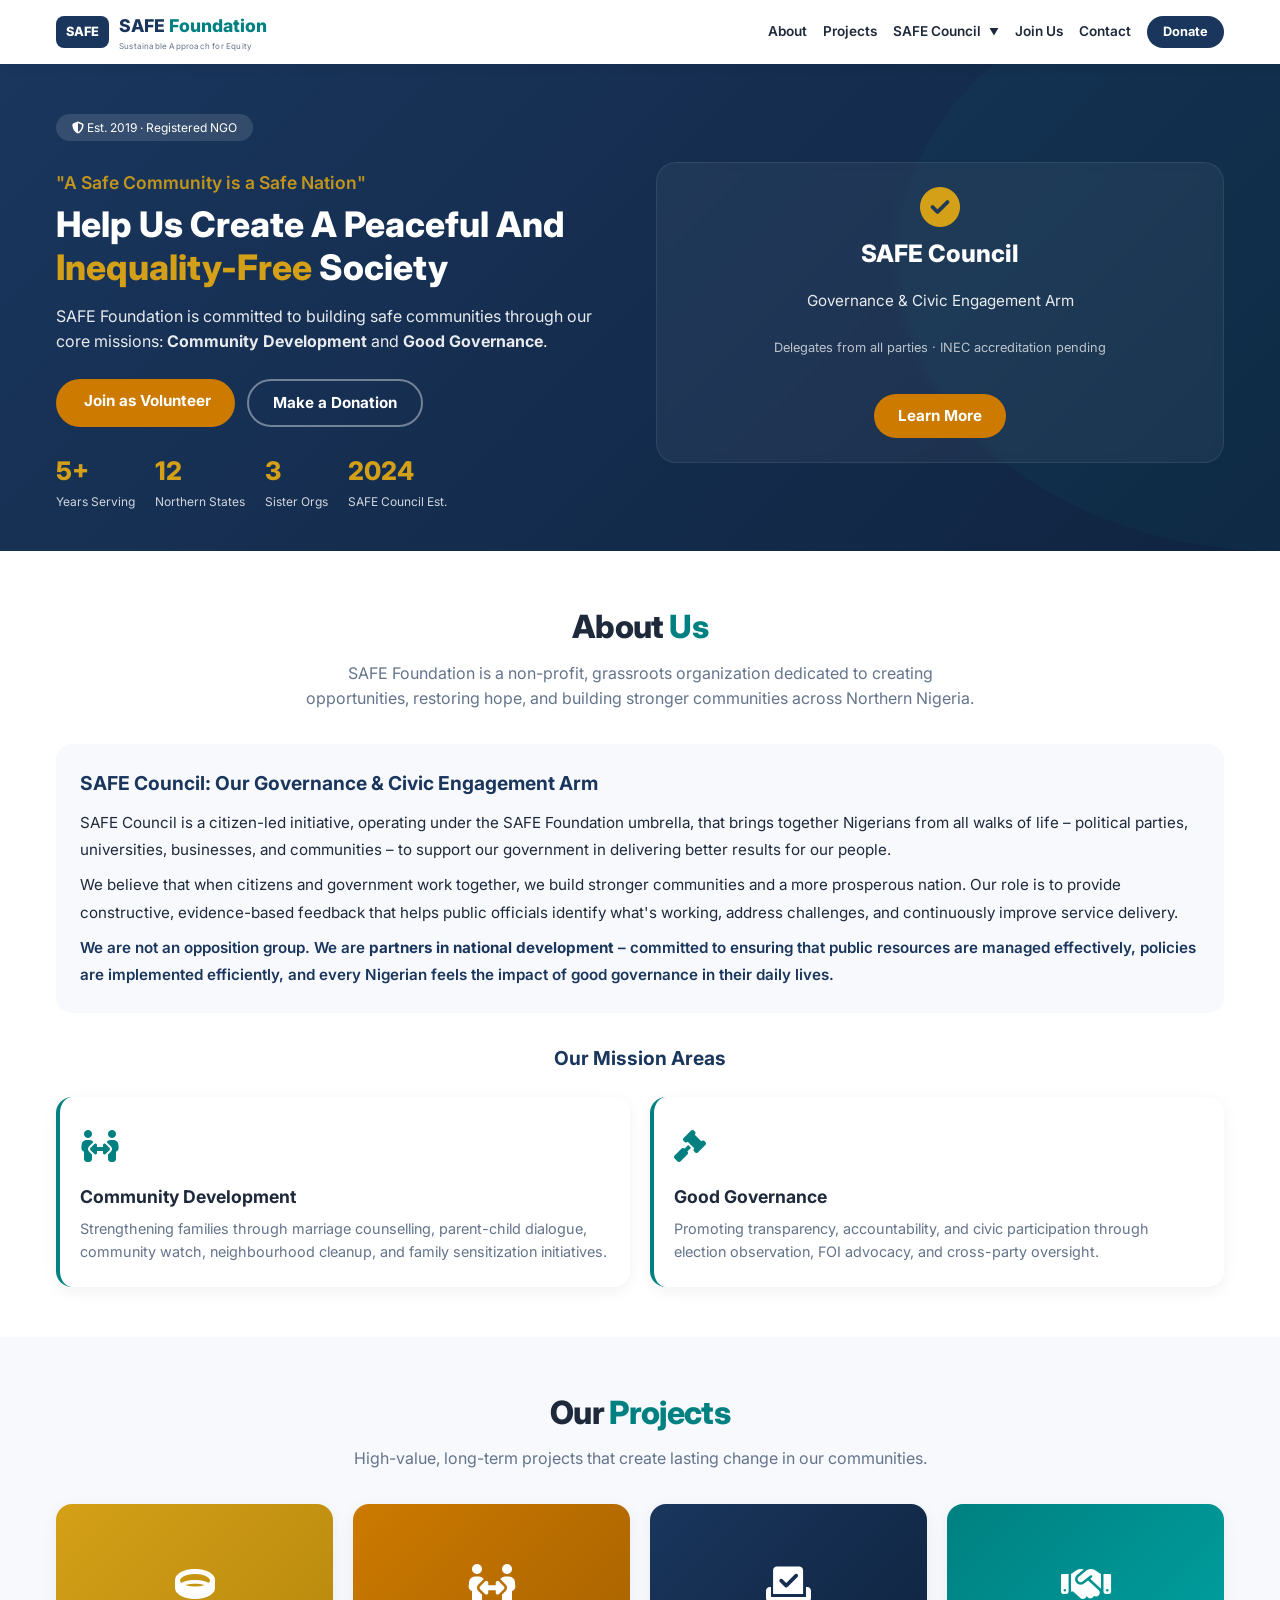
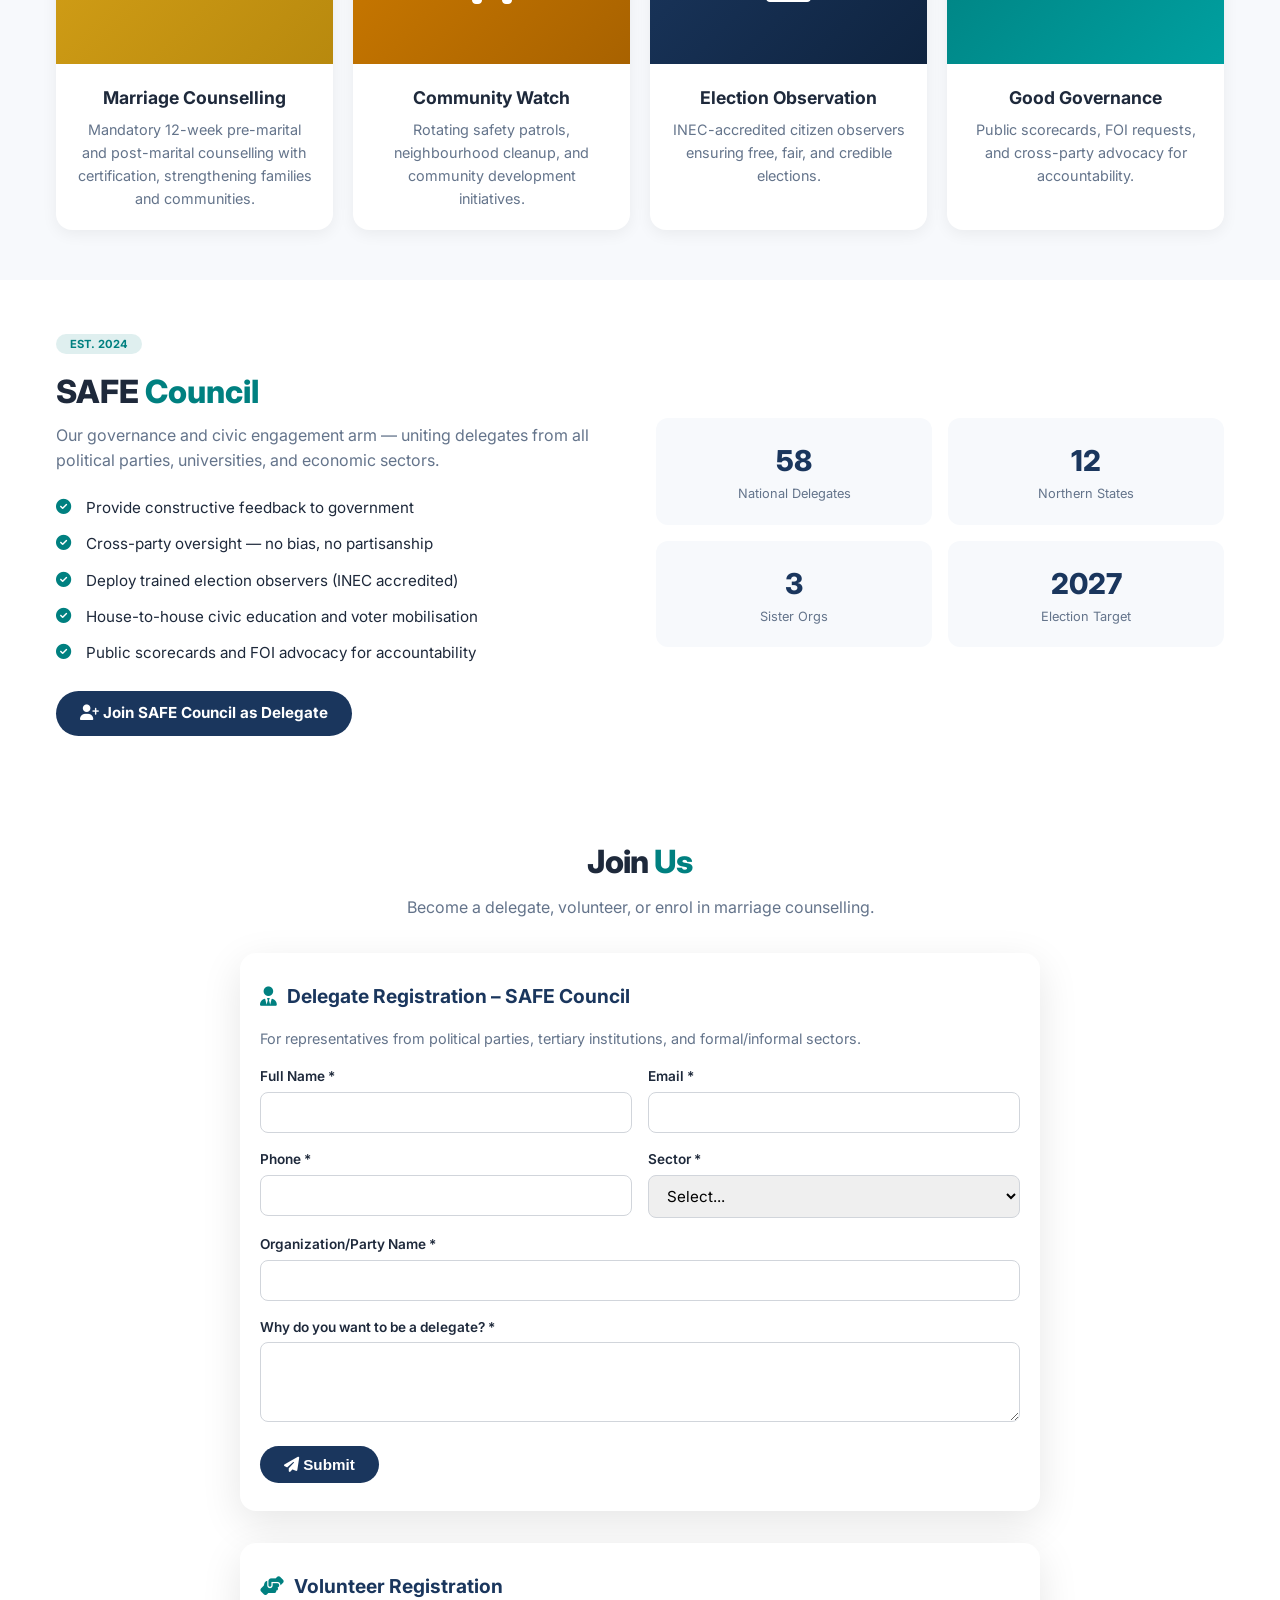
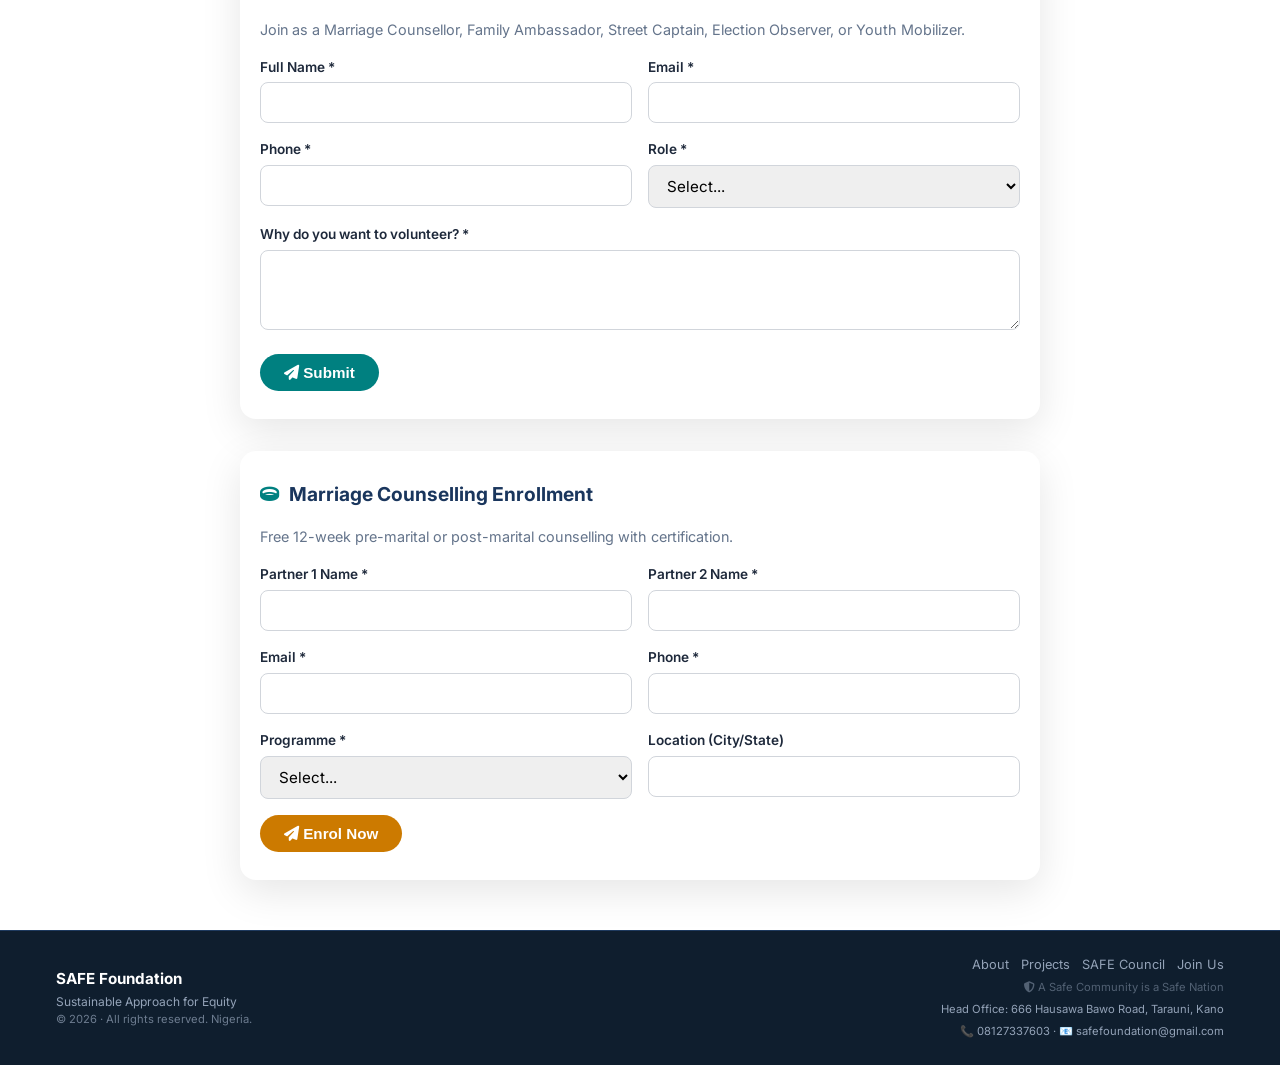
==== commit e97488f3: "Update index.html" ====
--- a/index.html
+++ b/index.html
@@ -28,12 +28,17 @@
             --radius: 16px;
             --radius-sm: 8px;
             --transition: 0.3s ease;
+            --header-height: 64px;
         }
 
         * {
             margin: 0;
             padding: 0;
             box-sizing: border-box;
+        }
+
+        html {
+            scroll-padding-top: var(--header-height);
         }
 
         body {
@@ -41,7 +46,6 @@
             background: var(--white);
             color: var(--text-dark);
             line-height: 1.6;
-            scroll-behavior: smooth;
             overflow-x: hidden;
             width: 100%;
         }
@@ -159,18 +163,23 @@
             position: sticky;
             top: 0;
             z-index: 100;
+            height: var(--header-height);
+            display: flex;
+            align-items: center;
         }
         header .container {
             display: flex;
             justify-content: space-between;
             align-items: center;
-            flex-wrap: wrap;
+            flex-wrap: nowrap;
+            width: 100%;
         }
 
         .logo {
             display: flex;
             align-items: center;
             gap: 10px;
+            flex-shrink: 0;
         }
         .logo img {
             height: 40px;
@@ -193,11 +202,12 @@
             letter-spacing: 0.2px;
         }
 
+        /* ---- Desktop Navigation ---- */
         nav {
             display: flex;
-            gap: 12px;
+            gap: 16px;
             align-items: center;
-            flex-wrap: wrap;
+            flex-wrap: nowrap;
         }
         nav > a {
             font-weight: 600;
@@ -206,12 +216,13 @@
             text-decoration: none;
             padding: 6px 0;
             cursor: pointer;
+            white-space: nowrap;
         }
         nav > a:hover {
             color: var(--primary);
         }
 
-        /* ---- Dropdown ---- */
+        /* ---- Dropdown (Desktop) ---- */
         .dropdown {
             position: relative;
             display: inline-block;
@@ -226,6 +237,7 @@
             display: flex;
             align-items: center;
             gap: 4px;
+            white-space: nowrap;
         }
         .dropdown > a:hover {
             color: var(--primary);
@@ -265,6 +277,7 @@
             margin-left: 4px;
         }
 
+        /* ---- Mobile Navigation (Hamburger) ---- */
         .hamburger {
             display: none;
             font-size: 1.5rem;
@@ -273,6 +286,101 @@
             color: var(--primary);
             cursor: pointer;
             padding: 4px 8px;
+            flex-shrink: 0;
+        }
+
+        /* Mobile Menu Overlay */
+        .mobile-menu-overlay {
+            display: none;
+            position: fixed;
+            top: var(--header-height);
+            left: 0;
+            width: 100%;
+            height: calc(100vh - var(--header-height));
+            background: rgba(0, 0, 0, 0.4);
+            z-index: 99;
+            opacity: 0;
+            transition: opacity 0.3s ease;
+        }
+        .mobile-menu-overlay.open {
+            display: block;
+            opacity: 1;
+        }
+
+        .mobile-nav {
+            display: none;
+            position: fixed;
+            top: var(--header-height);
+            left: 0;
+            width: 100%;
+            max-height: calc(100vh - var(--header-height));
+            background: var(--white);
+            padding: 16px 20px 30px;
+            z-index: 100;
+            box-shadow: 0 8px 24px rgba(0, 0, 0, 0.12);
+            overflow-y: auto;
+            transform: translateY(-10px);
+            opacity: 0;
+            transition: transform 0.3s ease, opacity 0.3s ease;
+        }
+        .mobile-nav.open {
+            display: block;
+            transform: translateY(0);
+            opacity: 1;
+        }
+        .mobile-nav a {
+            display: block;
+            padding: 12px 0;
+            font-weight: 600;
+            font-size: 1rem;
+            color: var(--text-dark);
+            text-decoration: none;
+            border-bottom: 1px solid #f1f5f9;
+        }
+        .mobile-nav a:last-child {
+            border-bottom: none;
+        }
+        .mobile-nav a:hover {
+            color: var(--primary);
+        }
+        .mobile-nav .dropdown-mobile {
+            border-bottom: 1px solid #f1f5f9;
+        }
+        .mobile-nav .dropdown-mobile > a {
+            display: flex;
+            justify-content: space-between;
+            align-items: center;
+            padding: 12px 0;
+            border-bottom: none;
+            font-weight: 600;
+            font-size: 1rem;
+            color: var(--text-dark);
+            text-decoration: none;
+            cursor: pointer;
+        }
+        .mobile-nav .dropdown-mobile-content {
+            display: none;
+            padding-left: 16px;
+            background: var(--light-bg);
+            border-radius: 8px;
+            margin-bottom: 4px;
+        }
+        .mobile-nav .dropdown-mobile-content a {
+            padding: 10px 16px;
+            border-bottom: none;
+            font-size: 0.95rem;
+            font-weight: 500;
+        }
+        .mobile-nav .dropdown-mobile-content a:last-child {
+            border-bottom: none;
+        }
+        .mobile-nav .dropdown-mobile.open .dropdown-mobile-content {
+            display: block;
+        }
+        .mobile-nav .btn {
+            margin-top: 12px;
+            width: 100%;
+            text-align: center;
         }
 
         /* ============================================================
@@ -375,6 +483,7 @@
                 ============================================================ */
         section {
             padding: 50px 0;
+            scroll-margin-top: var(--header-height);
         }
         .bg-light {
             background: var(--light-bg);
@@ -740,40 +849,32 @@
         }
 
         @media (max-width: 768px) {
-            /* Mobile Navigation */
-            nav {
-                display: none;
-                flex-direction: column;
-                width: 100%;
-                padding: 12px 0;
-                gap: 8px;
-            }
-            nav.open {
-                display: flex;
-            }
+            :root {
+                --header-height: 58px;
+            }
+
+            /* ---- Hide desktop nav ---- */
+            nav.desktop-nav {
+                display: none !important;
+            }
+
+            /* ---- Show hamburger ---- */
             .hamburger {
                 display: block;
             }
-            .dropdown {
-                width: 100%;
-            }
-            .dropdown-content {
-                position: static;
-                box-shadow: none;
-                border: none;
-                padding-left: 16px;
-                background: var(--light-bg);
-                border-radius: 8px;
-                margin-top: 4px;
-            }
-            .dropdown:hover .dropdown-content {
-                display: none;
-            }
-            .dropdown.open .dropdown-content {
+
+            /* ---- Show mobile nav when open ---- */
+            .mobile-nav.open {
                 display: block;
-            }
-
-            /* Hero */
+                transform: translateY(0);
+                opacity: 1;
+            }
+            .mobile-menu-overlay.open {
+                display: block;
+                opacity: 1;
+            }
+
+            /* ---- Hero ---- */
             .hero {
                 padding: 40px 0 30px;
             }
@@ -796,7 +897,7 @@
                 font-size: 1.3rem;
             }
 
-            /* Sections */
+            /* ---- Sections ---- */
             section {
                 padding: 40px 0;
             }
@@ -808,7 +909,7 @@
                 padding: 0 8px;
             }
 
-            /* Cards */
+            /* ---- Cards ---- */
             .mission-grid {
                 grid-template-columns: 1fr;
                 gap: 16px;
@@ -822,7 +923,7 @@
                 font-size: 2rem;
             }
 
-            /* Council */
+            /* ---- Council ---- */
             .council-stats {
                 grid-template-columns: 1fr 1fr;
                 gap: 12px;
@@ -834,7 +935,7 @@
                 font-size: 1.5rem;
             }
 
-            /* Forms */
+            /* ---- Forms ---- */
             .form-row {
                 grid-template-columns: 1fr;
                 gap: 12px;
@@ -843,7 +944,7 @@
                 padding: 20px 16px;
             }
 
-            /* Locked Content */
+            /* ---- Locked Content ---- */
             .locked-content {
                 padding: 24px 16px;
             }
@@ -852,7 +953,7 @@
                 max-height: 400px;
             }
 
-            /* About */
+            /* ---- About ---- */
             .about-text {
                 padding: 18px 16px;
             }
@@ -860,13 +961,13 @@
                 font-size: 0.9rem;
             }
 
-            /* Buttons */
+            /* ---- Buttons ---- */
             .btn {
                 padding: 8px 18px;
                 font-size: 0.85rem;
             }
 
-            /* Footer */
+            /* ---- Footer ---- */
             footer .container {
                 flex-direction: column;
                 text-align: center;
@@ -956,12 +1057,13 @@
                     <span class="logo-sub">Sustainable Approach for Equity</span>
                 </div>
             </div>
-            <button class="hamburger" id="menuToggle" aria-label="Toggle menu"><i class="fas fa-bars"></i></button>
-            <nav id="mainNav">
+
+            <!-- Desktop Navigation -->
+            <nav class="desktop-nav" id="desktopNav">
                 <a href="#about">About</a>
                 <a href="#projects">Projects</a>
-                <div class="dropdown" id="dropdownNav">
-                    <a href="javascript:void(0)" onclick="toggleDropdown()">SAFE Council <span class="arrow">▼</span></a>
+                <div class="dropdown">
+                    <a href="javascript:void(0)">SAFE Council <span class="arrow">▼</span></a>
                     <div class="dropdown-content">
                         <a href="#council">Overview</a>
                         <a href="#manifesto" onclick="navigateToLockedSection('manifesto')">Manifesto</a>
@@ -972,8 +1074,38 @@
                 <a href="#contact">Contact</a>
                 <a href="https://safefoundationafrica.org/product/general-single-donation/" target="_blank" class="btn btn-primary btn-small">Donate</a>
             </nav>
+
+            <!-- Hamburger Button -->
+            <button class="hamburger" id="menuToggle" aria-label="Toggle menu">
+                <i class="fas fa-bars"></i>
+            </button>
         </div>
     </header>
+
+    <!-- Mobile Menu Overlay -->
+    <div class="mobile-menu-overlay" id="mobileOverlay"></div>
+
+    <!-- Mobile Navigation -->
+    <div class="mobile-nav" id="mobileNav">
+        <a href="#about" onclick="closeMobileMenu()">About</a>
+        <a href="#projects" onclick="closeMobileMenu()">Projects</a>
+
+        <!-- Mobile Dropdown -->
+        <div class="dropdown-mobile" id="mobileDropdown">
+            <a href="javascript:void(0)" onclick="toggleMobileDropdown()">
+                SAFE Council <span class="arrow" id="mobileArrow">▼</span>
+            </a>
+            <div class="dropdown-mobile-content" id="mobileDropdownContent">
+                <a href="#council" onclick="closeMobileMenu()">Overview</a>
+                <a href="#manifesto" onclick="closeMobileMenu(); navigateToLockedSection('manifesto')">Manifesto</a>
+                <a href="#documents" onclick="closeMobileMenu(); navigateToLockedSection('documents')">All Documents</a>
+            </div>
+        </div>
+
+        <a href="#forms" onclick="closeMobileMenu()">Join Us</a>
+        <a href="#contact" onclick="closeMobileMenu()">Contact</a>
+        <a href="https://safefoundationafrica.org/product/general-single-donation/" target="_blank" class="btn btn-primary" onclick="closeMobileMenu()">Donate</a>
+    </div>
 
     <!-- ============================================================
     HERO
@@ -1320,26 +1452,48 @@
     ============================================================ -->
     <script>
         // ============================================================
-        // HAMBURGER
+        // MOBILE MENU
         // ============================================================
-        document.getElementById('menuToggle').addEventListener('click', function() {
-            document.getElementById('mainNav').classList.toggle('open');
-        });
-
-        document.querySelectorAll('#mainNav a').forEach(link => {
-            link.addEventListener('click', () => {
-                document.getElementById('mainNav').classList.remove('open');
-                // Close dropdown on mobile
-                document.getElementById('dropdownNav').classList.remove('open');
-            });
-        });
-
-        // ============================================================
-        // DROPDOWN TOGGLE (Mobile)
-        // ============================================================
-        function toggleDropdown() {
-            document.getElementById('dropdownNav').classList.toggle('open');
-        }
+        const menuToggle = document.getElementById('menuToggle');
+        const mobileNav = document.getElementById('mobileNav');
+        const mobileOverlay = document.getElementById('mobileOverlay');
+        const mobileDropdown = document.getElementById('mobileDropdown');
+        const mobileArrow = document.getElementById('mobileArrow');
+
+        function openMobileMenu() {
+            mobileNav.classList.add('open');
+            mobileOverlay.classList.add('open');
+            document.body.style.overflow = 'hidden';
+            menuToggle.innerHTML = '<i class="fas fa-times"></i>';
+        }
+
+        function closeMobileMenu() {
+            mobileNav.classList.remove('open');
+            mobileOverlay.classList.remove('open');
+            document.body.style.overflow = '';
+            menuToggle.innerHTML = '<i class="fas fa-bars"></i>';
+            // Close mobile dropdown if open
+            mobileDropdown.classList.remove('open');
+            mobileArrow.textContent = '▼';
+        }
+
+        function toggleMobileMenu() {
+            if (mobileNav.classList.contains('open')) {
+                closeMobileMenu();
+            } else {
+                openMobileMenu();
+            }
+        }
+
+        function toggleMobileDropdown() {
+            mobileDropdown.classList.toggle('open');
+            mobileArrow.textContent = mobileDropdown.classList.contains('open') ? '▲' : '▼';
+        }
+
+        menuToggle.addEventListener('click', toggleMobileMenu);
+        mobileOverlay.addEventListener('click', closeMobileMenu);
+
+        // Close mobile menu when a link is clicked (handled by onclick in HTML)
 
         // ============================================================
         // NAVIGATE TO LOCKED SECTION
@@ -1349,11 +1503,10 @@
             if (!section) return;
 
             section.style.display = 'block';
-            section.scrollIntoView({ behavior: 'smooth', block: 'start' });
-
-            // Close mobile menu
-            document.getElementById('mainNav').classList.remove('open');
-            document.getElementById('dropdownNav').classList.remove('open');
+            // Use setTimeout to allow the section to render before scrolling
+            setTimeout(() => {
+                section.scrollIntoView({ behavior: 'smooth', block: 'start' });
+            }, 100);
 
             if (!donationMade) {
                 const lockContent = section.querySelector('.locked-content');
@@ -1611,6 +1764,13 @@
                 document.querySelectorAll('.modal.open').forEach(m => m.classList.remove('open'));
             }
         });
+
+        // Close mobile menu on window resize to desktop
+        window.addEventListener('resize', function() {
+            if (window.innerWidth > 768 && mobileNav.classList.contains('open')) {
+                closeMobileMenu();
+            }
+        });
     </script>
 
 </body>
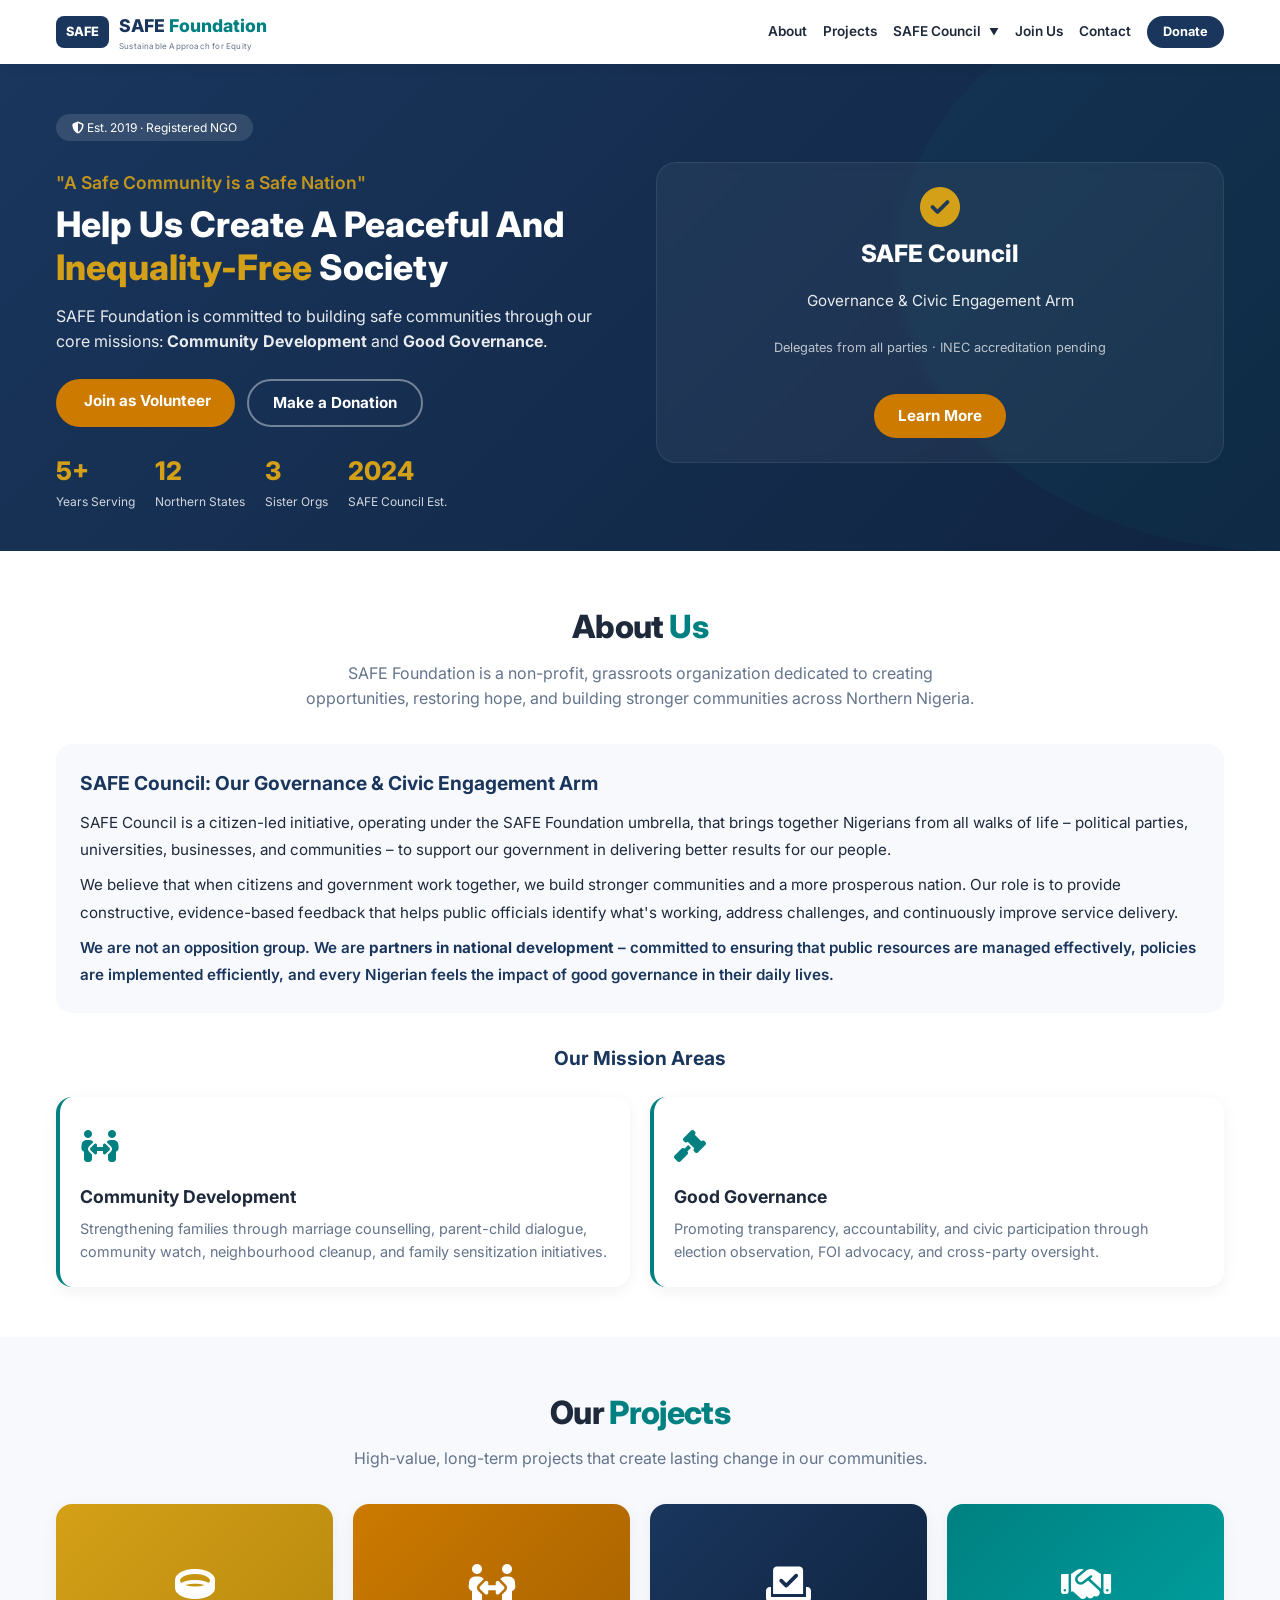
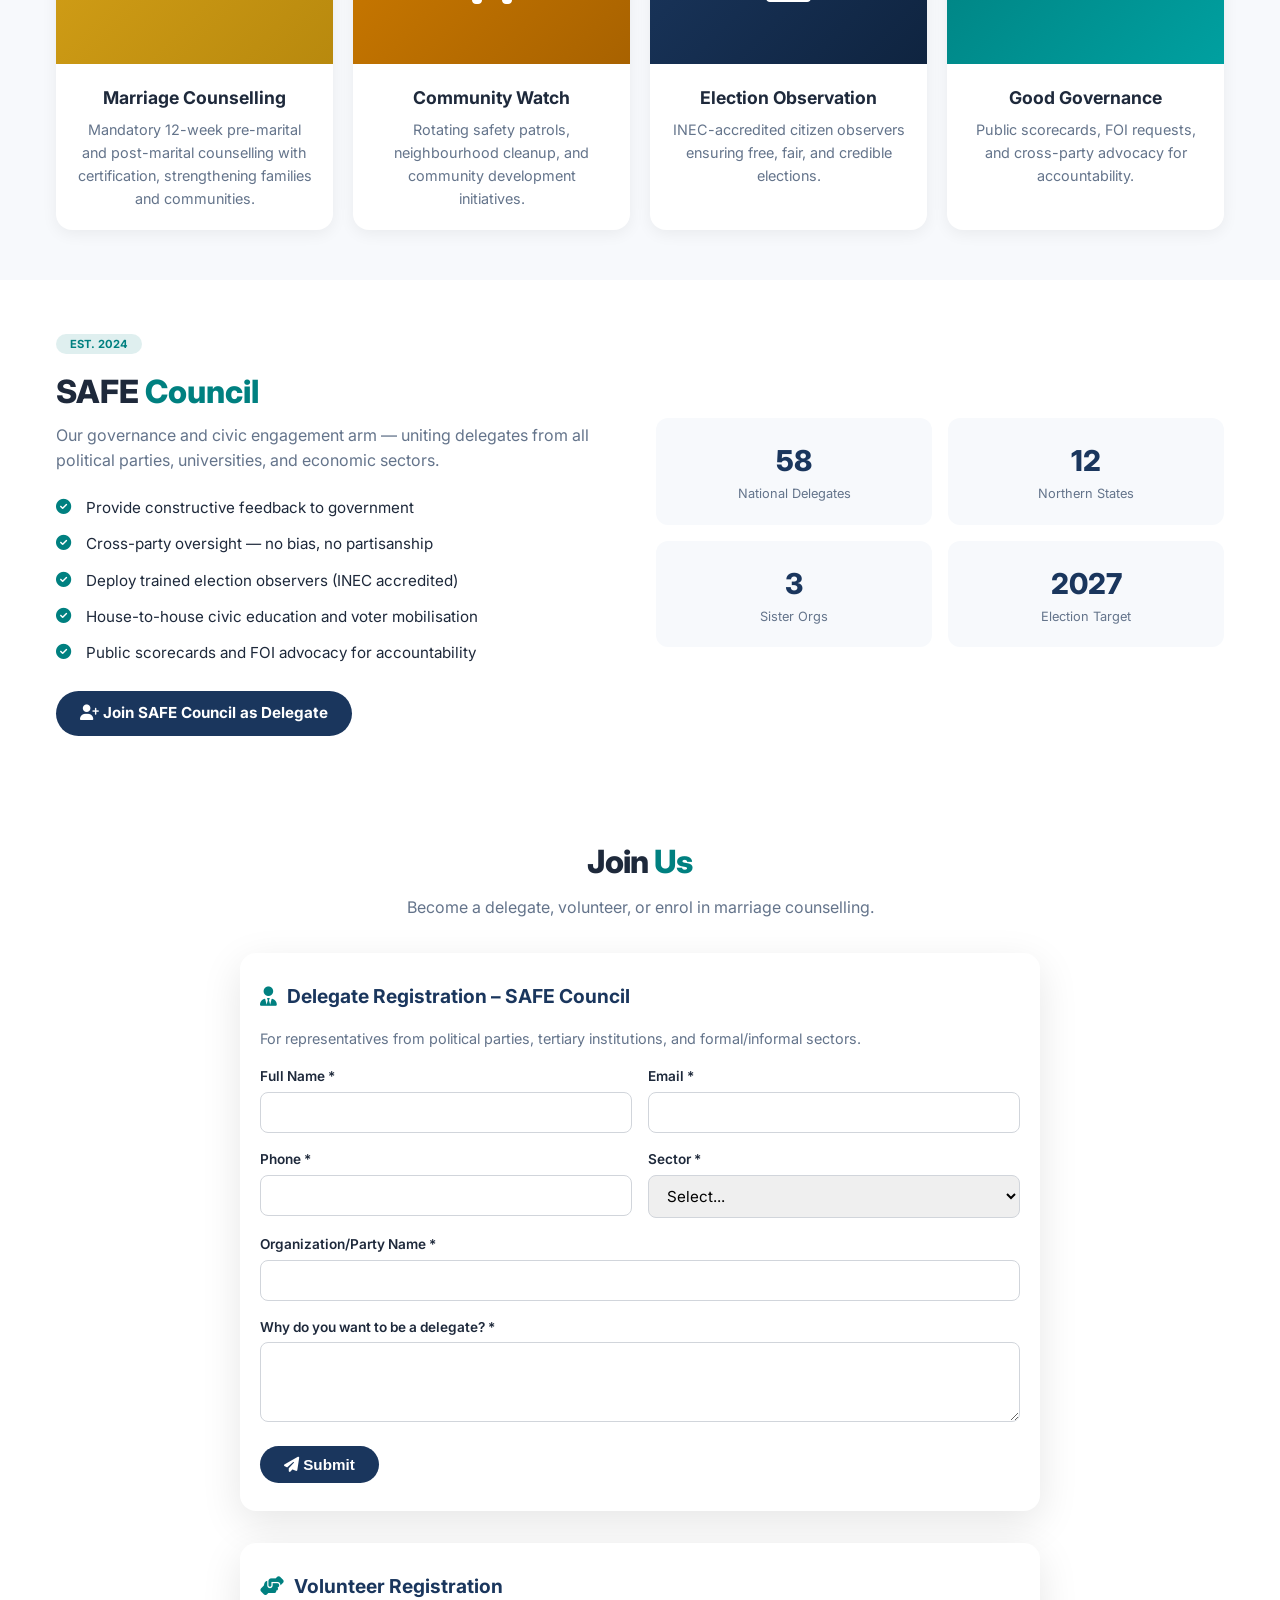
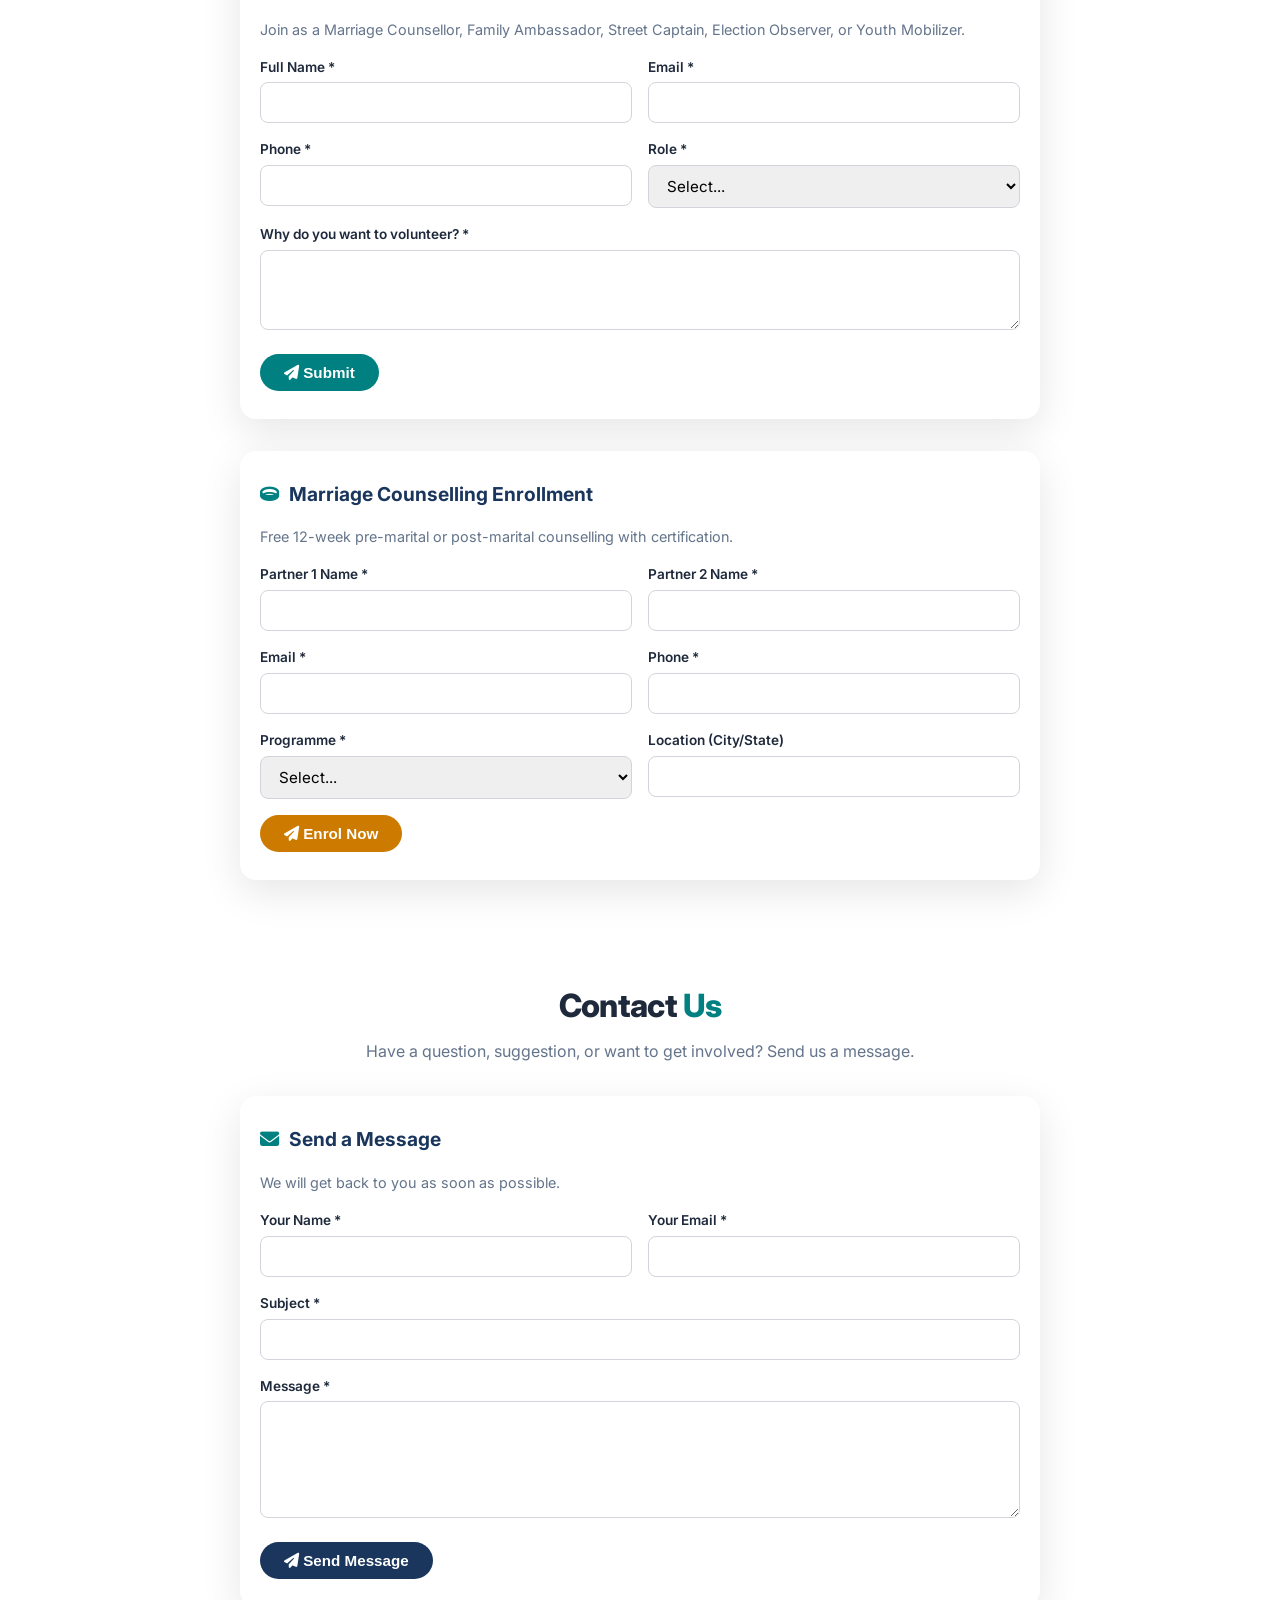
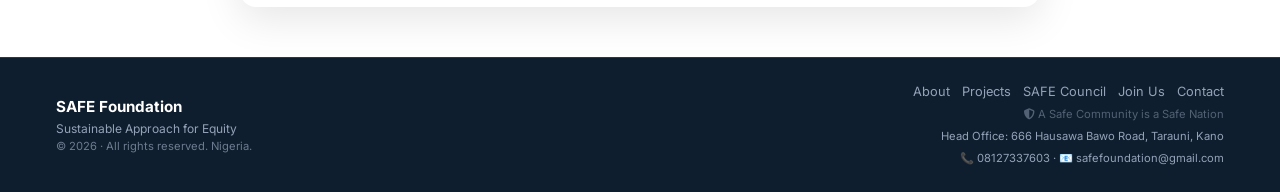
==== commit 7a17d96b: "Update index.html" ====
--- a/index.html
+++ b/index.html
@@ -780,6 +780,13 @@
         }
 
         /* ============================================================
+                   CONTACT SECTION
+                ============================================================ */
+        #contact {
+            scroll-margin-top: var(--header-height);
+        }
+
+        /* ============================================================
                    FOOTER
                 ============================================================ */
         footer {
@@ -1418,9 +1425,48 @@
     </section>
 
     <!-- ============================================================
+    CONTACT FORM
+    ============================================================ -->
+    <section id="contact" style="scroll-margin-top: var(--header-height);">
+        <div class="container">
+            <div class="text-center">
+                <h2 class="section-title">Contact <span>Us</span></h2>
+                <p class="section-subtitle">Have a question, suggestion, or want to get involved? Send us a message.</p>
+            </div>
+
+            <div class="form-container">
+                <h3><i class="fas fa-envelope" style="color:var(--secondary);margin-right:6px;"></i> Send a Message</h3>
+                <p style="color:var(--text-muted);margin-bottom:16px;font-size:0.9rem;">We will get back to you as soon as possible.</p>
+                <form id="contactForm" onsubmit="submitContactForm(event)">
+                    <div class="form-row">
+                        <div class="form-group">
+                            <label for="contactName">Your Name *</label>
+                            <input type="text" id="contactName" required />
+                        </div>
+                        <div class="form-group">
+                            <label for="contactEmail">Your Email *</label>
+                            <input type="email" id="contactEmail" required />
+                        </div>
+                    </div>
+                    <div class="form-group">
+                        <label for="contactSubject">Subject *</label>
+                        <input type="text" id="contactSubject" required />
+                    </div>
+                    <div class="form-group">
+                        <label for="contactMessage">Message *</label>
+                        <textarea id="contactMessage" rows="5" required></textarea>
+                    </div>
+                    <button type="submit" class="btn btn-primary"><i class="fas fa-paper-plane"></i> Send Message</button>
+                </form>
+                <div id="contactResponse" style="margin-top:12px;display:none;padding:12px;border-radius:8px;background:#dcfce7;color:#166534;"></div>
+            </div>
+        </div>
+    </section>
+
+    <!-- ============================================================
     FOOTER
     ============================================================ -->
-    <footer id="contact">
+    <footer>
         <div class="container">
             <div>
                 <strong style="color:var(--white);font-size:0.95rem;">SAFE Foundation</strong>
@@ -1433,6 +1479,7 @@
                     <a href="#projects">Projects</a>
                     <a href="#council">SAFE Council</a>
                     <a href="#forms">Join Us</a>
+                    <a href="#contact">Contact</a>
                 </div>
                 <div style="font-size:0.7rem;opacity:0.5;margin-top:4px;">
                     <i class="fas fa-shield-alt"></i> A Safe Community is a Safe Nation
@@ -1472,7 +1519,6 @@
             mobileOverlay.classList.remove('open');
             document.body.style.overflow = '';
             menuToggle.innerHTML = '<i class="fas fa-bars"></i>';
-            // Close mobile dropdown if open
             mobileDropdown.classList.remove('open');
             mobileArrow.textContent = '▼';
         }
@@ -1492,8 +1538,6 @@
 
         menuToggle.addEventListener('click', toggleMobileMenu);
         mobileOverlay.addEventListener('click', closeMobileMenu);
-
-        // Close mobile menu when a link is clicked (handled by onclick in HTML)
 
         // ============================================================
         // NAVIGATE TO LOCKED SECTION
@@ -1503,7 +1547,6 @@
             if (!section) return;
 
             section.style.display = 'block';
-            // Use setTimeout to allow the section to render before scrolling
             setTimeout(() => {
                 section.scrollIntoView({ behavior: 'smooth', block: 'start' });
             }, 100);
@@ -1757,6 +1800,29 @@
         }
 
         // ============================================================
+        // CONTACT FORM SUBMISSION
+        // ============================================================
+        function submitContactForm(e) {
+            e.preventDefault();
+
+            const name = document.getElementById('contactName').value;
+            const email = document.getElementById('contactEmail').value;
+            const subject = document.getElementById('contactSubject').value;
+            const message = document.getElementById('contactMessage').value;
+
+            console.log('Contact Form Data:', { name, email, subject, message });
+
+            const responseDiv = document.getElementById('contactResponse');
+            responseDiv.style.display = 'block';
+            responseDiv.innerHTML = '<i class="fas fa-check-circle"></i> Thank you! Your message has been sent. We will respond shortly.';
+            e.target.reset();
+
+            setTimeout(() => {
+                responseDiv.style.display = 'none';
+            }, 8000);
+        }
+
+        // ============================================================
         // CLOSE MODAL ON ESC
         // ============================================================
         document.addEventListener('keydown', function(e) {
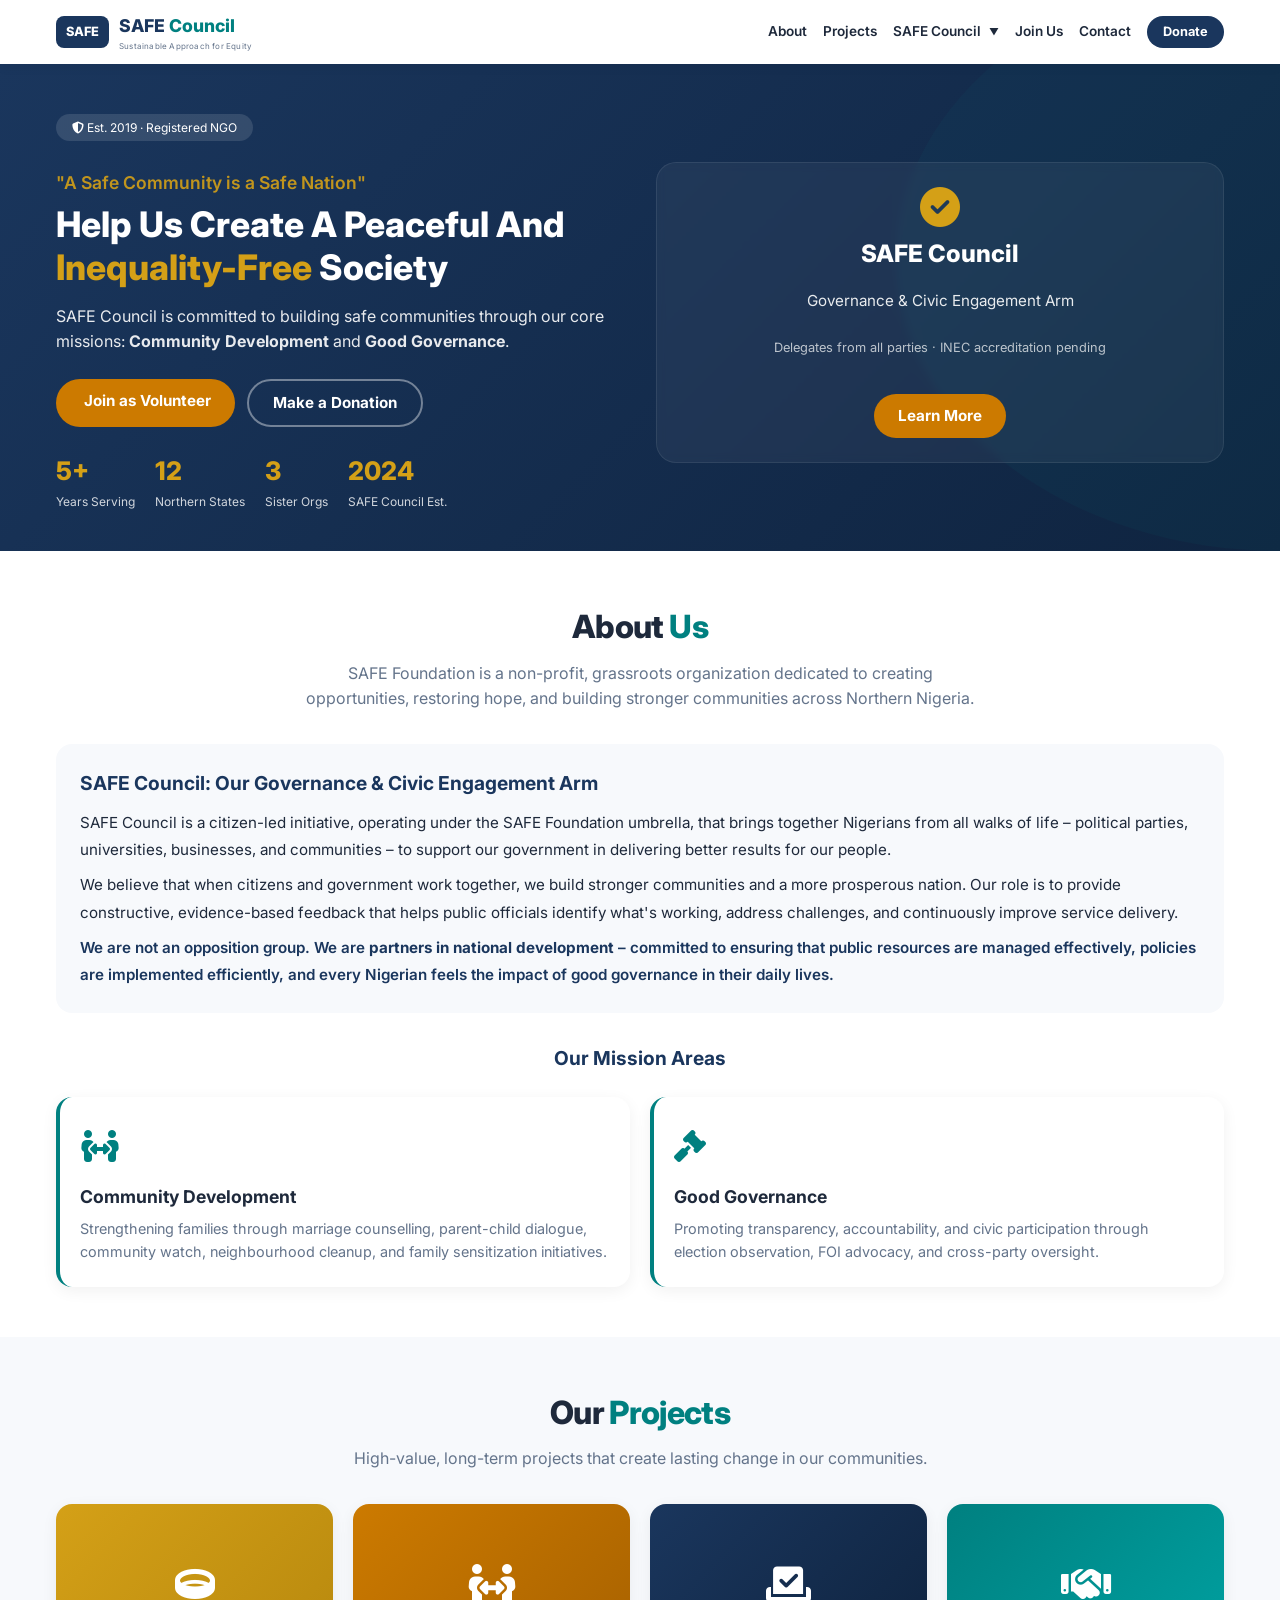
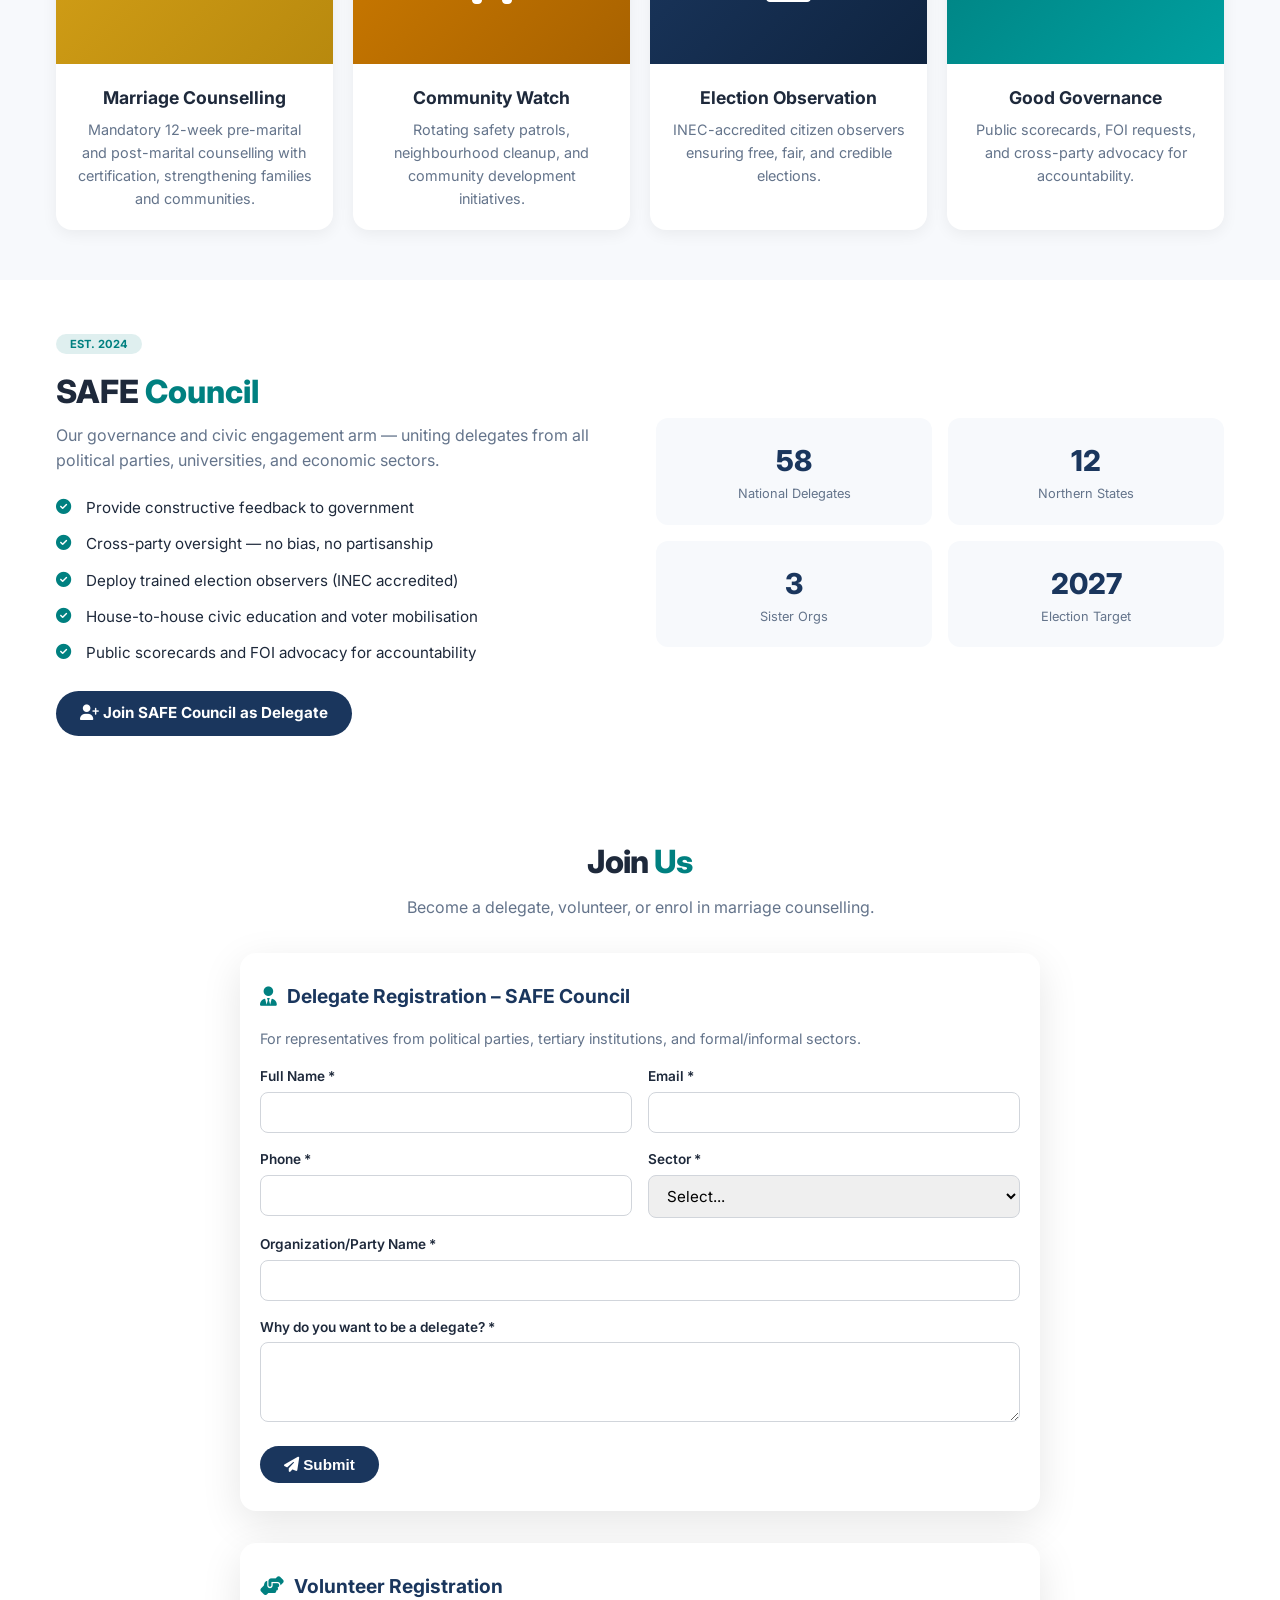
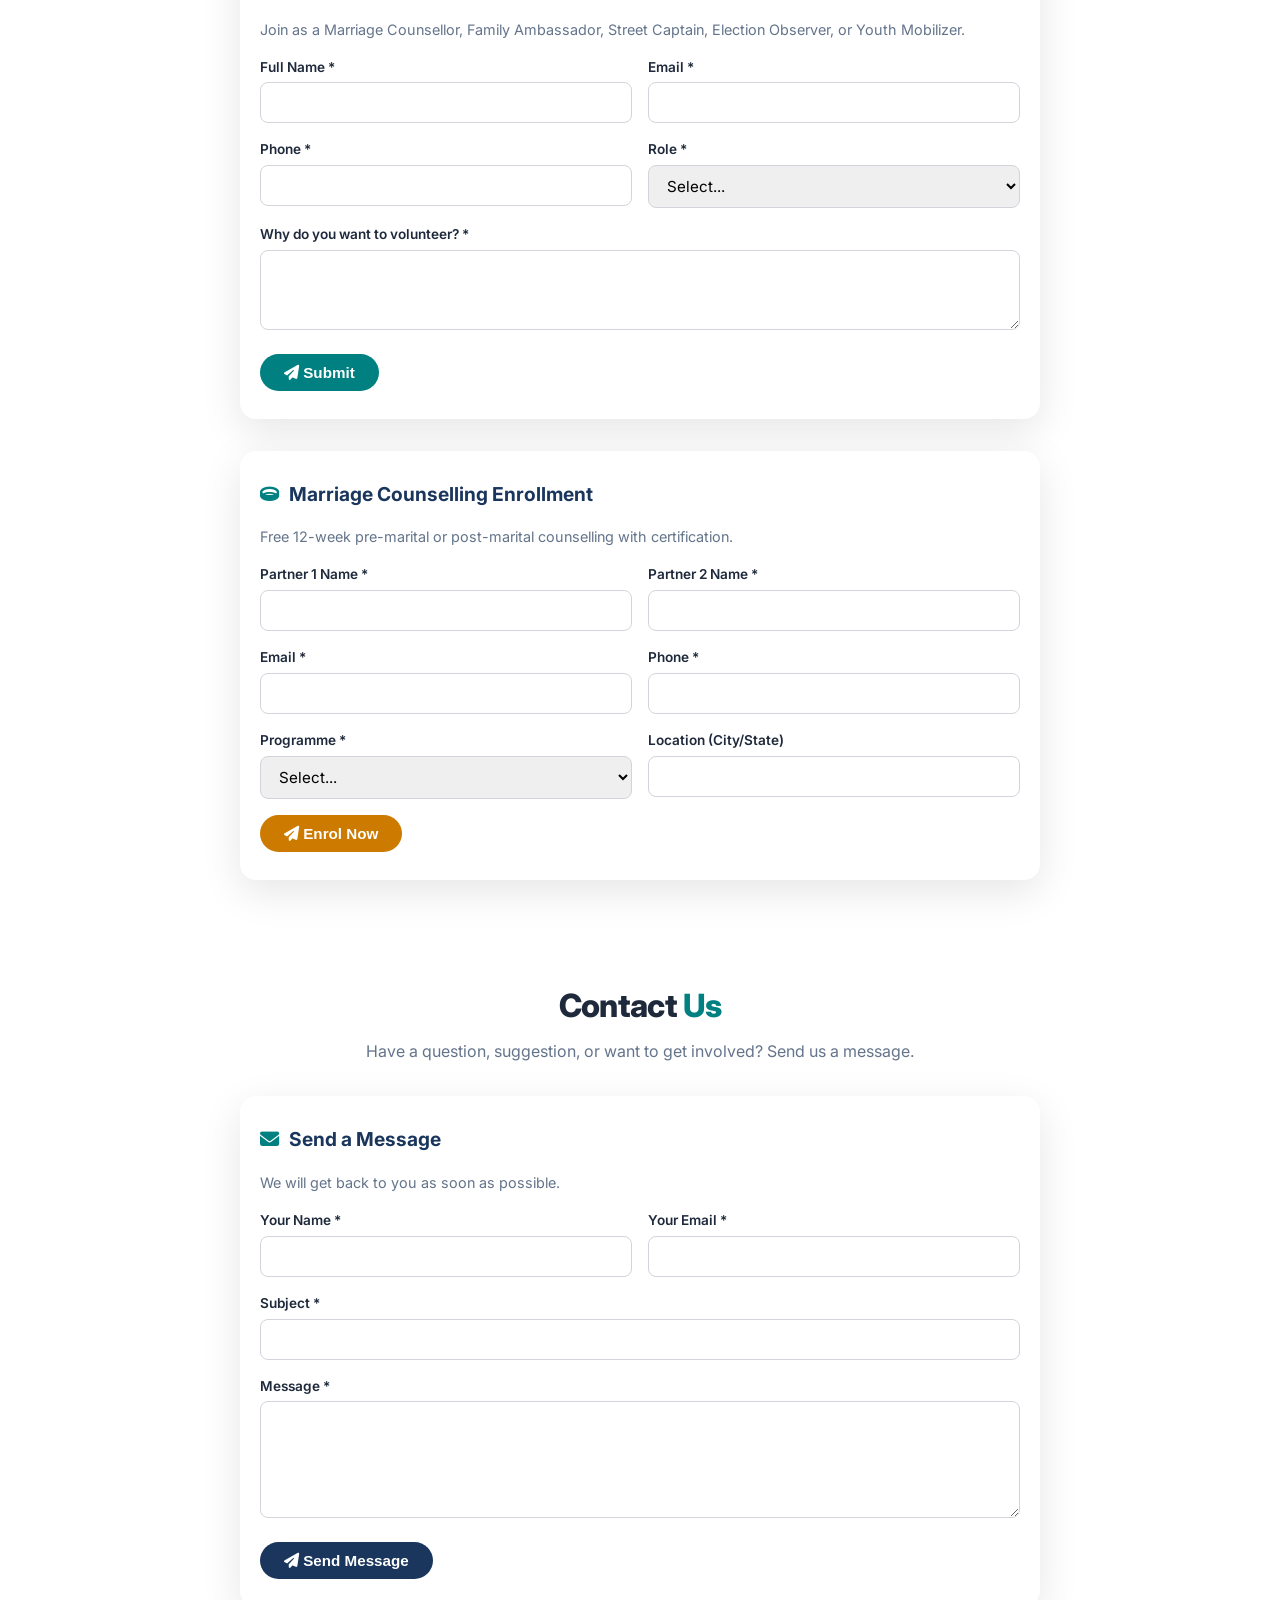
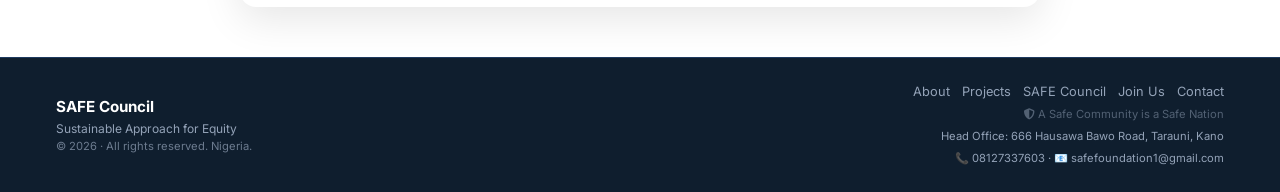
==== commit 536644c0: "Update index.html" ====
--- a/index.html
+++ b/index.html
@@ -3,7 +3,7 @@
 <head>
     <meta charset="UTF-8" />
     <meta name="viewport" content="width=device-width, initial-scale=1.0, maximum-scale=5.0" />
-    <title>SAFE Foundation | Sustainable Approach for Equity</title>
+    <title>SAFE Council | Sustainable Approach for Equity</title>
     <link rel="preconnect" href="https://fonts.googleapis.com" />
     <link rel="preconnect" href="https://fonts.gstatic.com" crossorigin />
     <link href="https://fonts.googleapis.com/css2?family=Inter:opsz,wght@14..32,400;14..32,500;14..32,600;14..32,700;14..32,800&family=Playfair+Display:ital,wght@0,700;1,700&display=swap" rel="stylesheet" />
@@ -1058,9 +1058,9 @@
     <header>
         <div class="container">
             <div class="logo">
-                <img src="images/logo.png" alt="SAFE Foundation Logo" onerror="this.style.display='none'; this.outerHTML='<span style=\'background:#1a365d;color:#fff;padding:6px 10px;border-radius:8px;font-weight:800;font-size:0.8rem;\'>SAFE</span>';" />
+                <img src="images/logo.png" alt="SAFE Council Logo" onerror="this.style.display='none'; this.outerHTML='<span style=\'background:#1a365d;color:#fff;padding:6px 10px;border-radius:8px;font-weight:800;font-size:0.8rem;\'>SAFE</span>';" />
                 <div>
-                    <span class="logo-text">SAFE <span>Foundation</span></span>
+                    <span class="logo-text">SAFE <span>Council</span></span>
                     <span class="logo-sub">Sustainable Approach for Equity</span>
                 </div>
             </div>
@@ -1123,7 +1123,7 @@
                 <div class="badge"><i class="fas fa-shield-alt"></i> Est. 2019 · Registered NGO</div>
                 <p class="motto">"A Safe Community is a Safe Nation"</p>
                 <h1>Help Us Create A Peaceful And <span>Inequality-Free</span> Society</h1>
-                <p>SAFE Foundation is committed to building safe communities through our core missions: <strong>Community Development</strong> and <strong>Good Governance</strong>.</p>
+                <p>SAFE Council is committed to building safe communities through our core missions: <strong>Community Development</strong> and <strong>Good Governance</strong>.</p>
                 <div style="display:flex;gap:12px;flex-wrap:wrap;margin-bottom:18px;">
                     <a href="#forms" class="btn btn-accent"><i class="fas fa-hand-heart"></i> Join as Volunteer</a>
                     <a href="https://safefoundationafrica.org/product/general-single-donation/" target="_blank" class="btn btn-white-outline">Make a Donation</a>
@@ -1469,7 +1469,7 @@
     <footer>
         <div class="container">
             <div>
-                <strong style="color:var(--white);font-size:0.95rem;">SAFE Foundation</strong>
+                <strong style="color:var(--white);font-size:0.95rem;">SAFE Council</strong>
                 <div style="font-size:0.75rem;color:#94a3b8;">Sustainable Approach for Equity</div>
                 <div class="legal">© 2026 · All rights reserved. Nigeria.</div>
             </div>
@@ -1488,7 +1488,7 @@
                     Head Office: 666 Hausawa Bawo Road, Tarauni, Kano
                 </div>
                 <div class="footer-contact">
-                    📞 08127337603 · 📧 <a href="mailto:safefoundation@gmail.com">safefoundation@gmail.com</a>
+                    📞 08127337603 · 📧 <a href="mailto:safefoundation1@gmail.com">safefoundation1@gmail.com</a>
                 </div>
             </div>
         </div>
@@ -1709,7 +1709,7 @@
                 </head>
                 <body>
                     <div class="header">
-                        <h1>SAFE FOUNDATION</h1>
+                        <h1>SAFE COUNCIL</h1>
                         <p class="motto">"A Safe Community is a Safe Nation"</p>
                         <p style="font-size:14px;color:#64748b;">Sustainable Approach for Equity</p>
                     </div>
@@ -1766,7 +1766,7 @@
 
         function downloadCertificatePDF() {
             downloadPDF(`
-                    <div class="section"><h2>CERTIFICATE OF MARRIAGE PREPARATION</h2><p>This is to certify that:</p><p><strong>_________________________ (Groom)</strong></p><p>and</p><p><strong>_________________________ (Bride)</strong></p><p>have successfully completed the SAFE Foundation Mandatory Pre-Marital Counselling Programme.</p><p>Duration: 12 weeks · Exam Score: ______%</p><p>Certificate Number: SAFE-MPC-2026-______</p><p>Date Issued: _________________</p><hr/><h2>CERTIFICATE OF MARRIAGE STRENGTHENING</h2><p>This is to certify that:</p><p><strong>_________________________ (Husband)</strong></p><p>and</p><p><strong>_________________________ (Wife)</strong></p><p>have successfully completed the SAFE Foundation Mandatory Post-Marital Counselling Programme.</p><p>Duration: 12 weeks · Exam Score: ______%</p><p>Certificate Number: SAFE-MSC-2026-______</p><p>Date Issued: _________________</p></div>
+                    <div class="section"><h2>CERTIFICATE OF MARRIAGE PREPARATION</h2><p>This is to certify that:</p><p><strong>_________________________ (Groom)</strong></p><p>and</p><p><strong>_________________________ (Bride)</strong></p><p>have successfully completed the SAFE Council Mandatory Pre-Marital Counselling Programme.</p><p>Duration: 12 weeks · Exam Score: ______%</p><p>Certificate Number: SAFE-MPC-2026-______</p><p>Date Issued: _________________</p><hr/><h2>CERTIFICATE OF MARRIAGE STRENGTHENING</h2><p>This is to certify that:</p><p><strong>_________________________ (Husband)</strong></p><p>and</p><p><strong>_________________________ (Wife)</strong></p><p>have successfully completed the SAFE Council Mandatory Post-Marital Counselling Programme.</p><p>Duration: 12 weeks · Exam Score: ______%</p><p>Certificate Number: SAFE-MSC-2026-______</p><p>Date Issued: _________________</p></div>
                 `, 'SAFE_Marriage_Certificate_Template');
         }
 
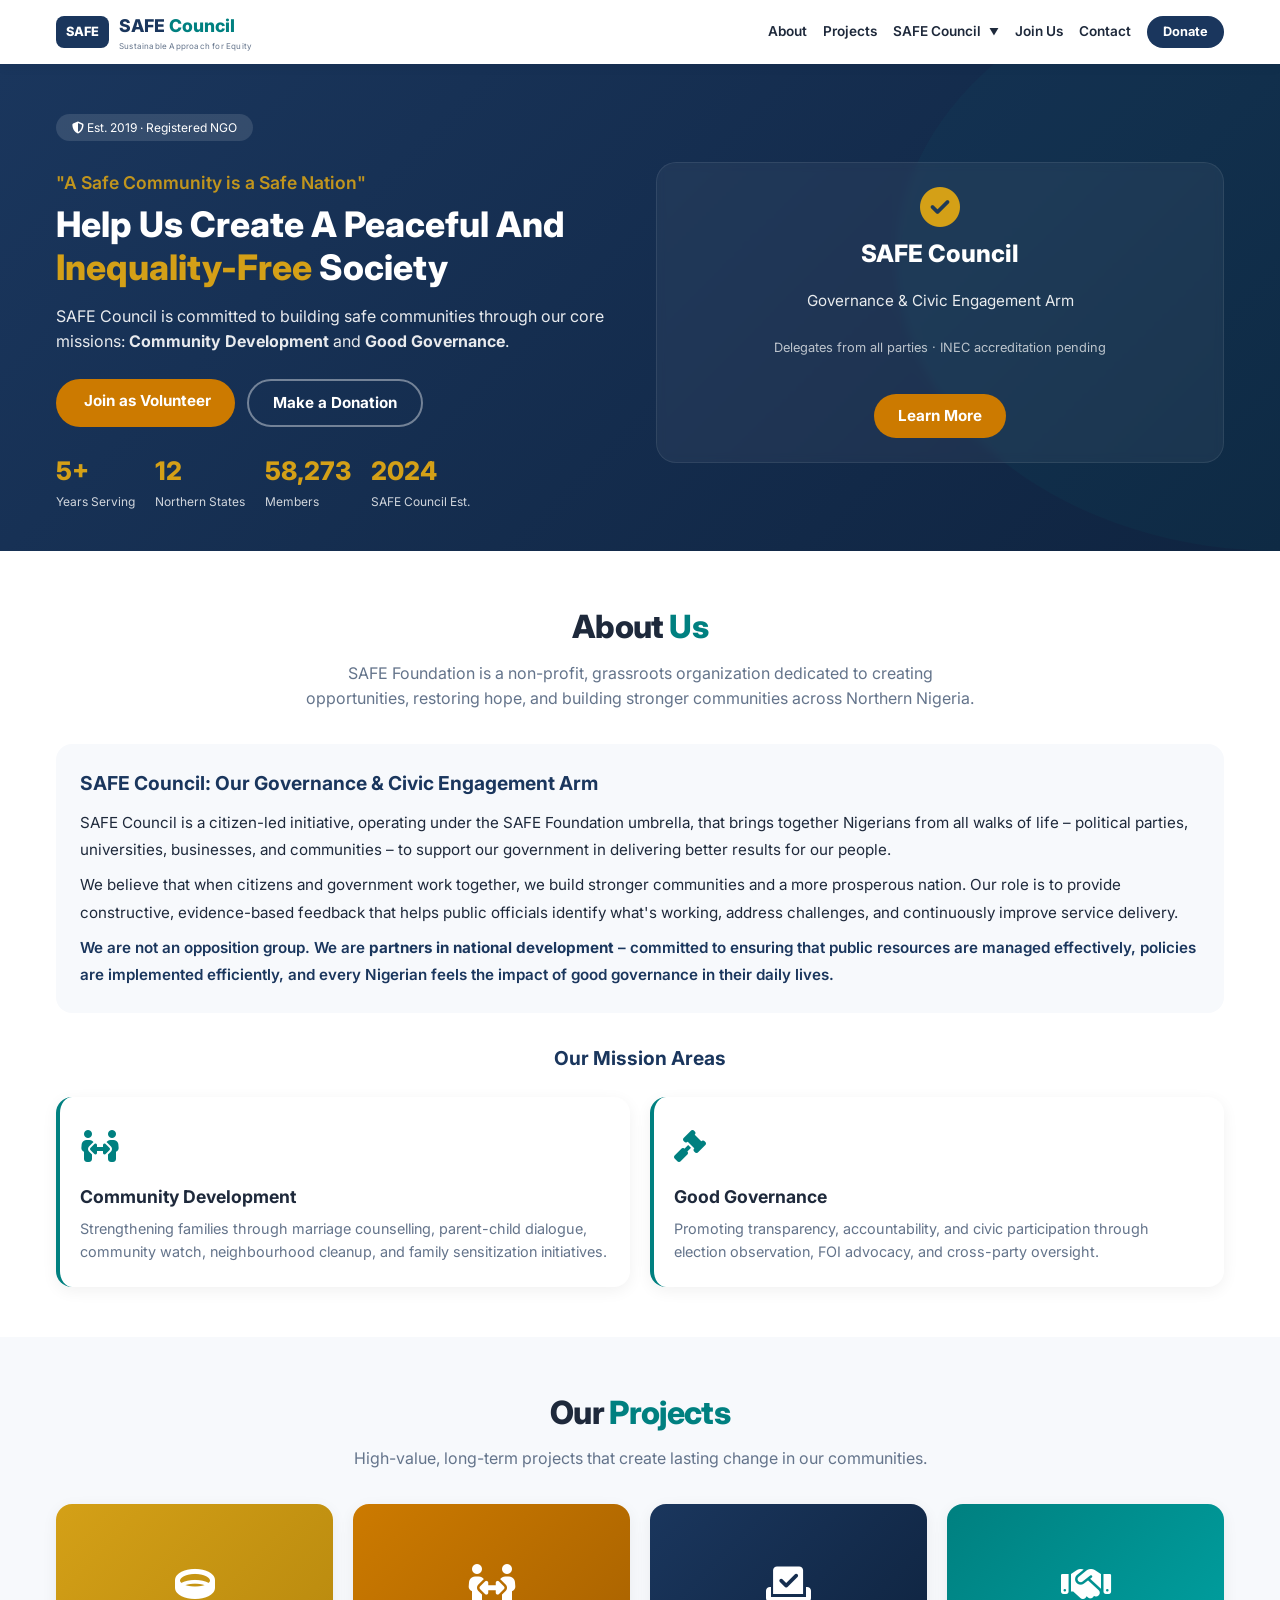
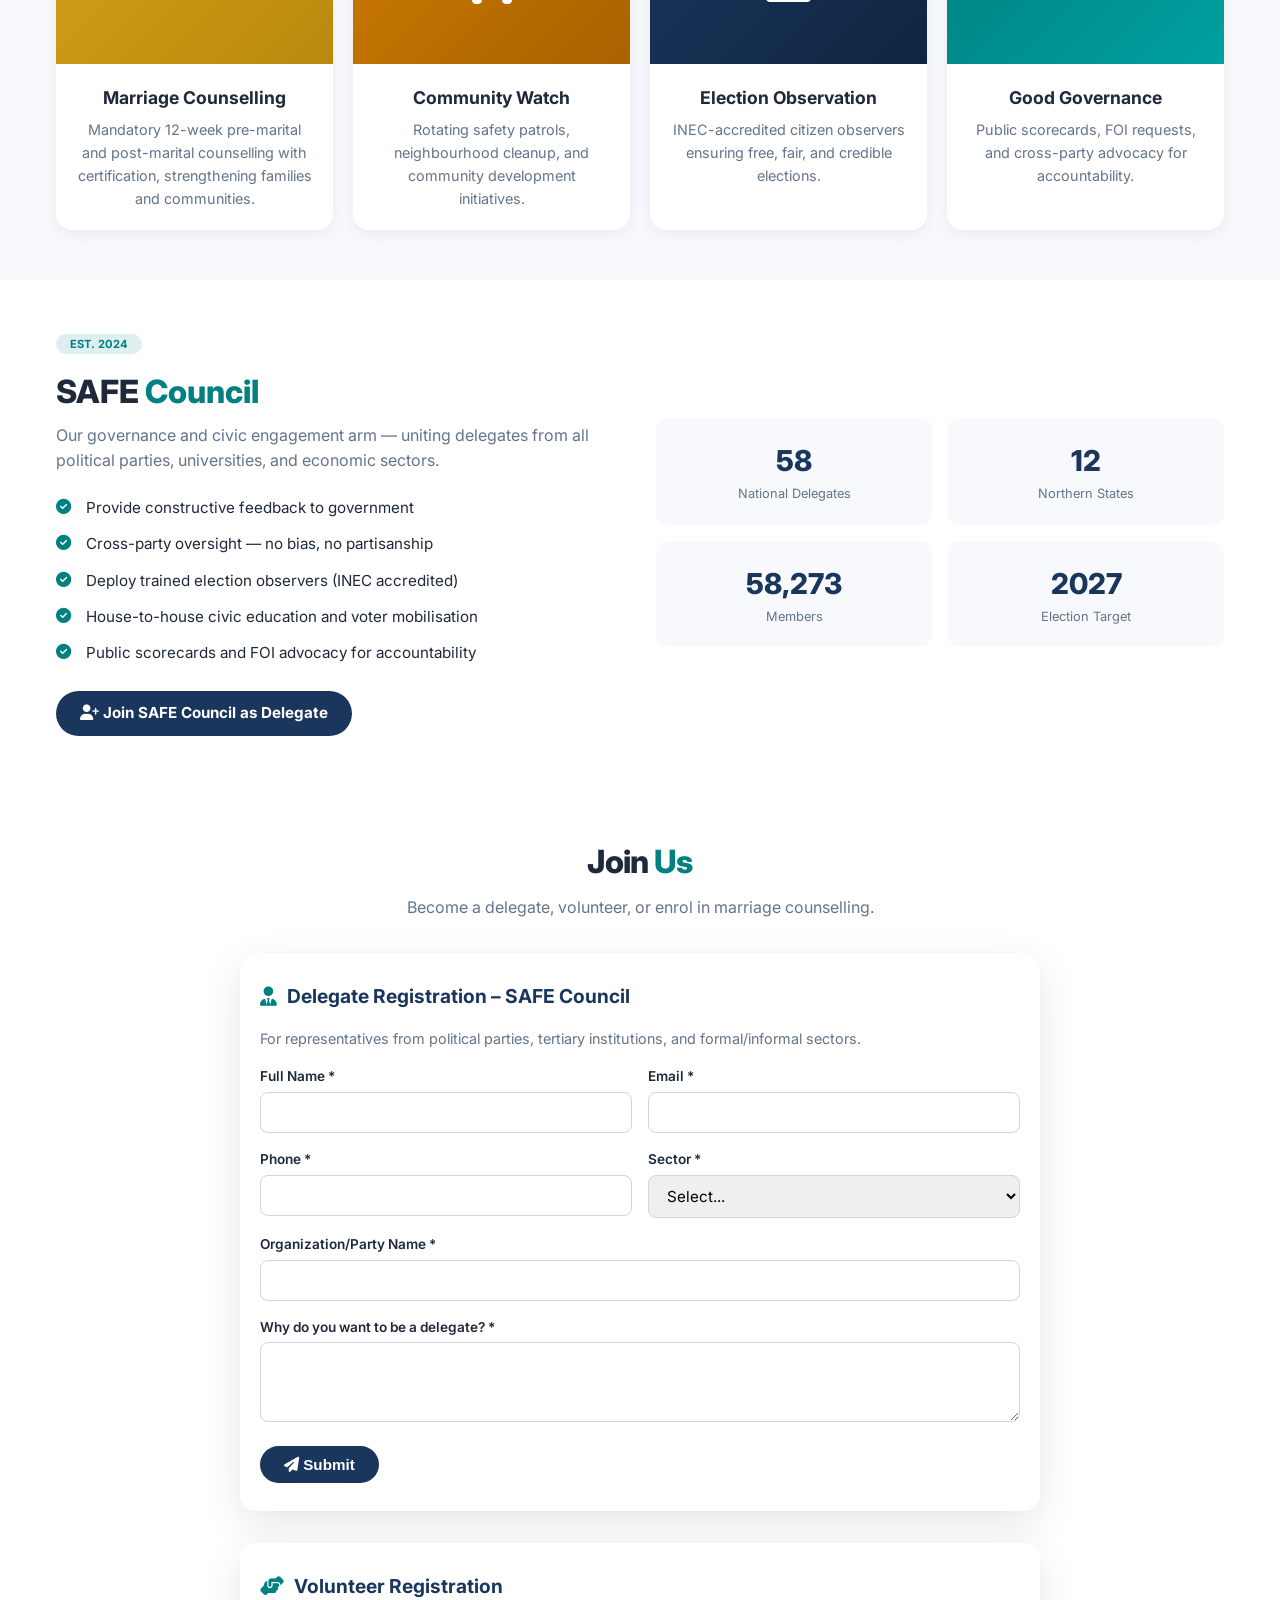
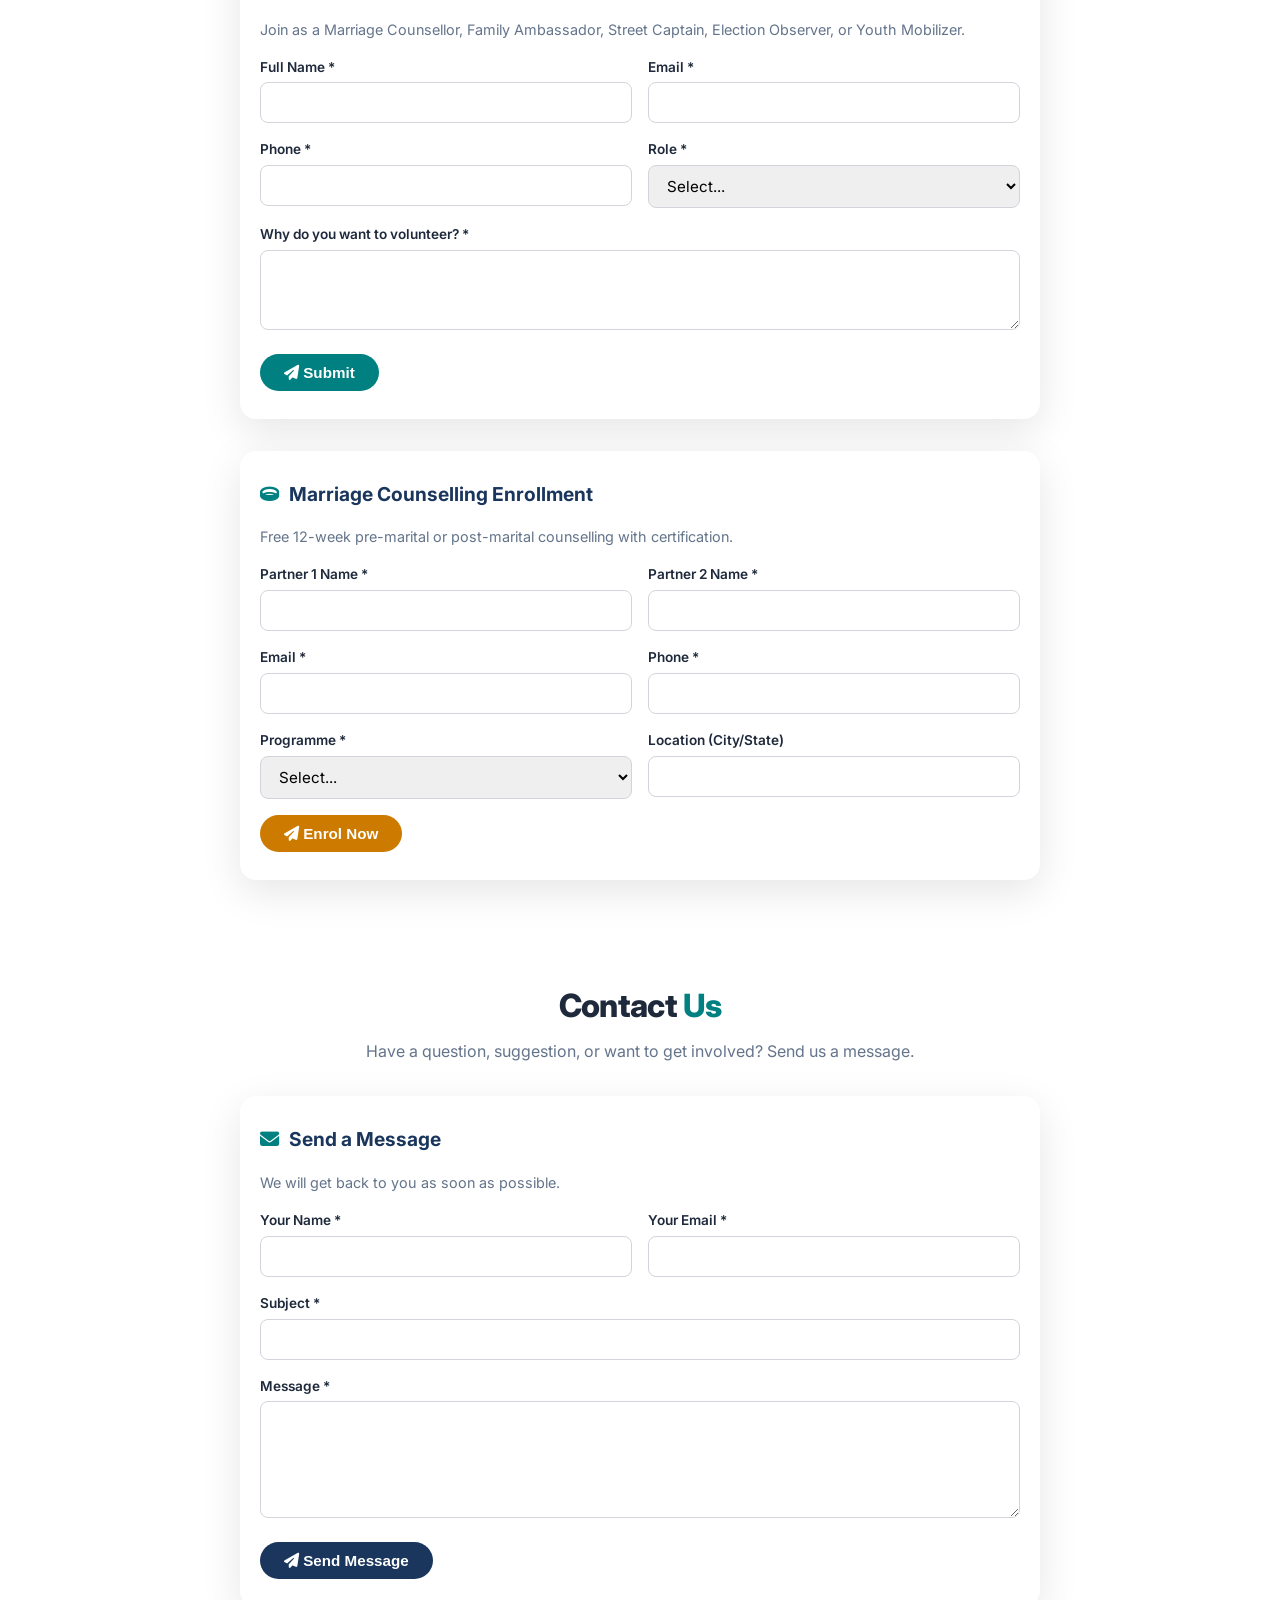
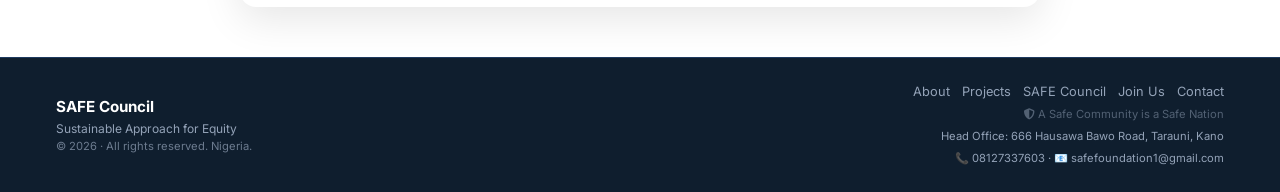
==== commit 1d3f2e22: "Update index.html" ====
--- a/index.html
+++ b/index.html
@@ -1131,7 +1131,7 @@
                 <div class="hero-stats">
                     <div class="stat"><span class="number">5+</span><div class="label">Years Serving</div></div>
                     <div class="stat"><span class="number">12</span><div class="label">Northern States</div></div>
-                    <div class="stat"><span class="number">3</span><div class="label">Sister Orgs</div></div>
+                    <div class="stat"><span class="number">58,273</span><div class="label">Members</div></div>
                     <div class="stat"><span class="number">2024</span><div class="label">SAFE Council Est.</div></div>
                 </div>
             </div>
@@ -1253,8 +1253,8 @@
                         <div class="label">Northern States</div>
                     </div>
                     <div class="stat">
-                        <div class="number">3</div>
-                        <div class="label">Sister Orgs</div>
+                        <div class="number">58,273</div>
+                        <div class="label">Members</div>
                     </div>
                     <div class="stat">
                         <div class="number">2027</div>
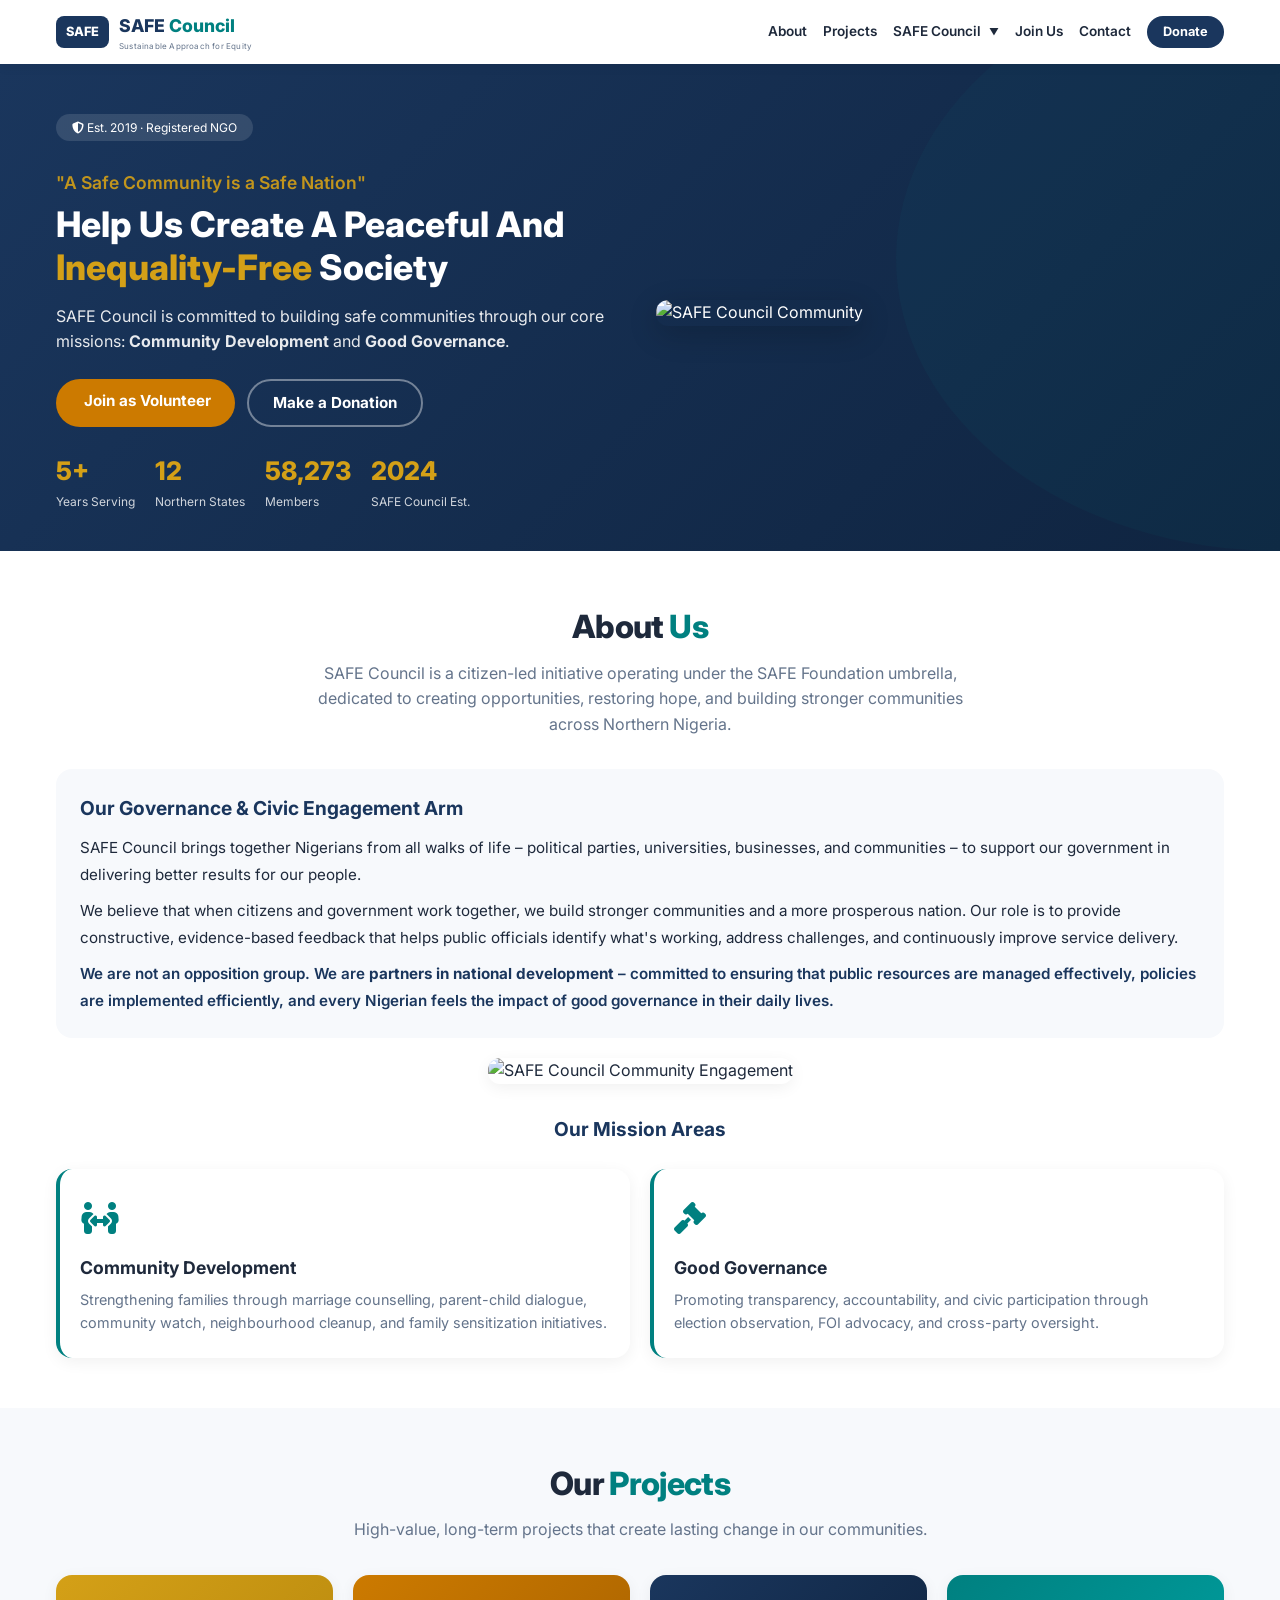
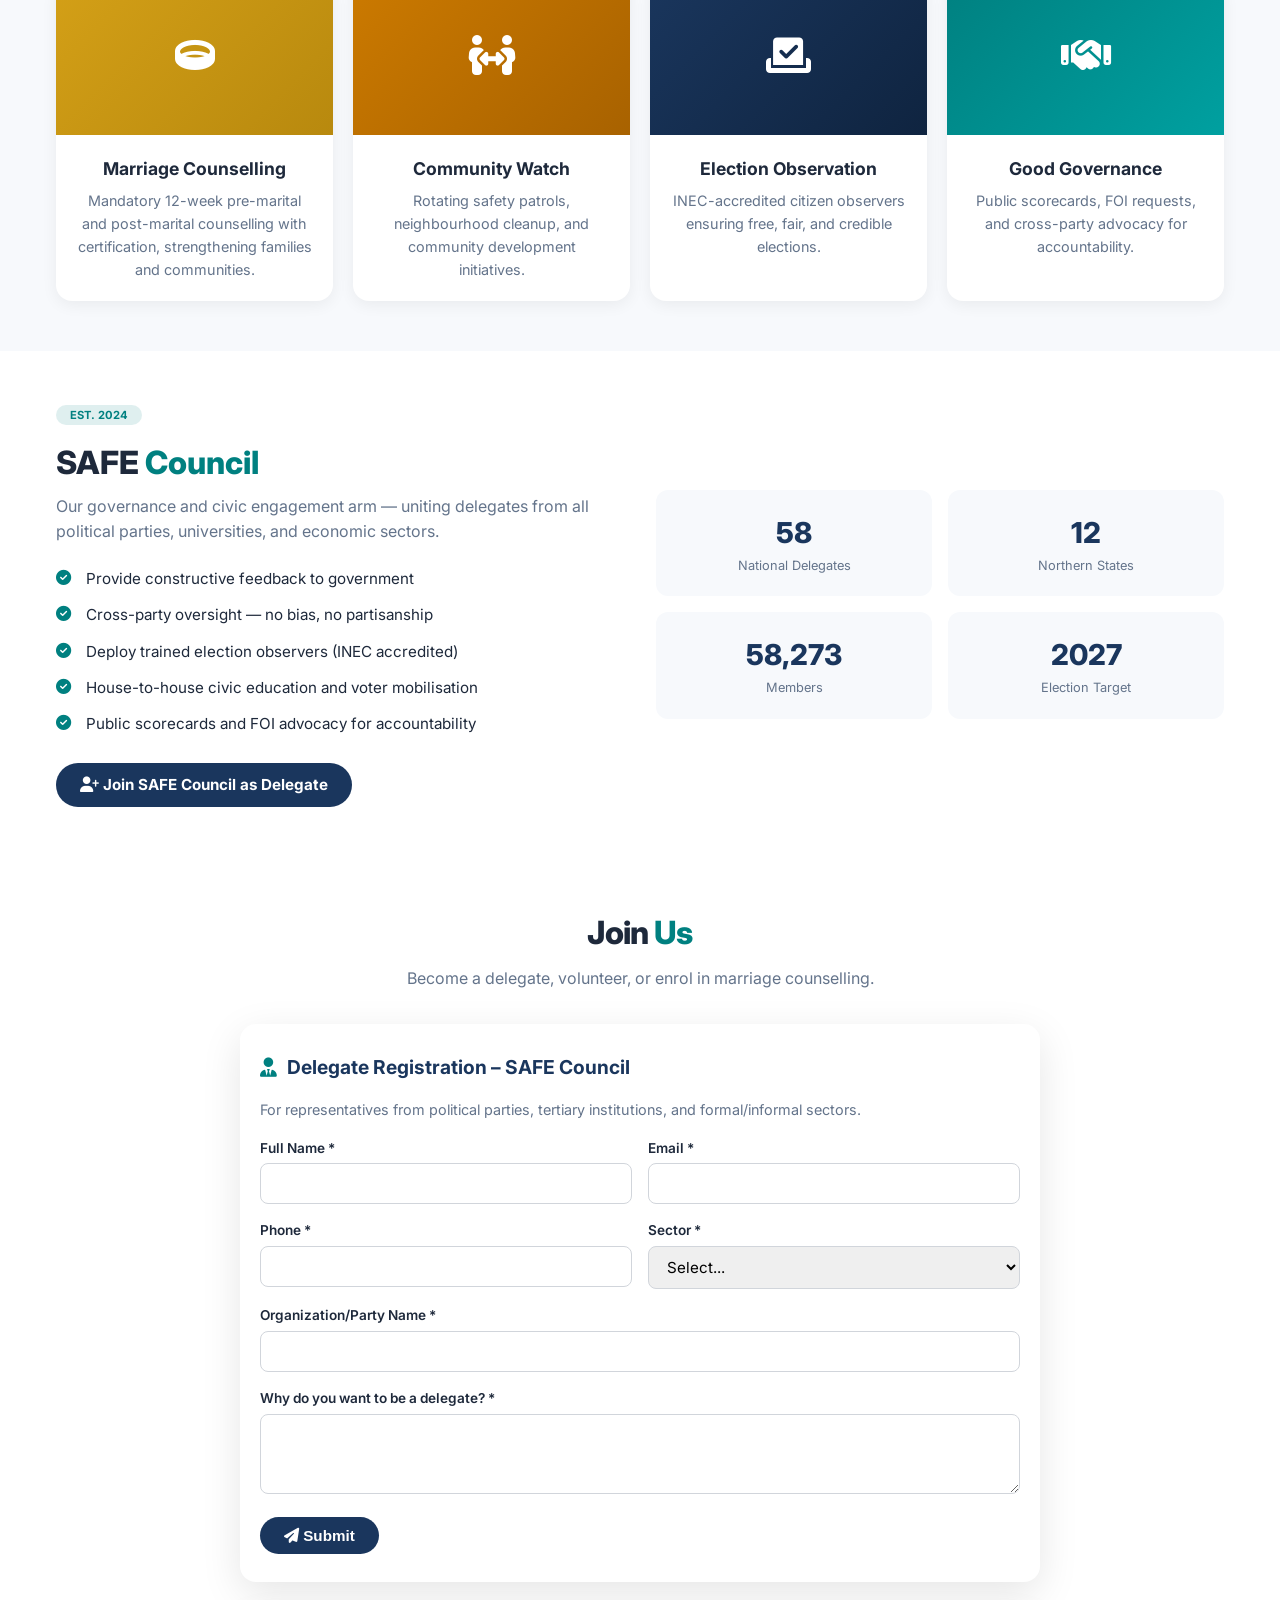
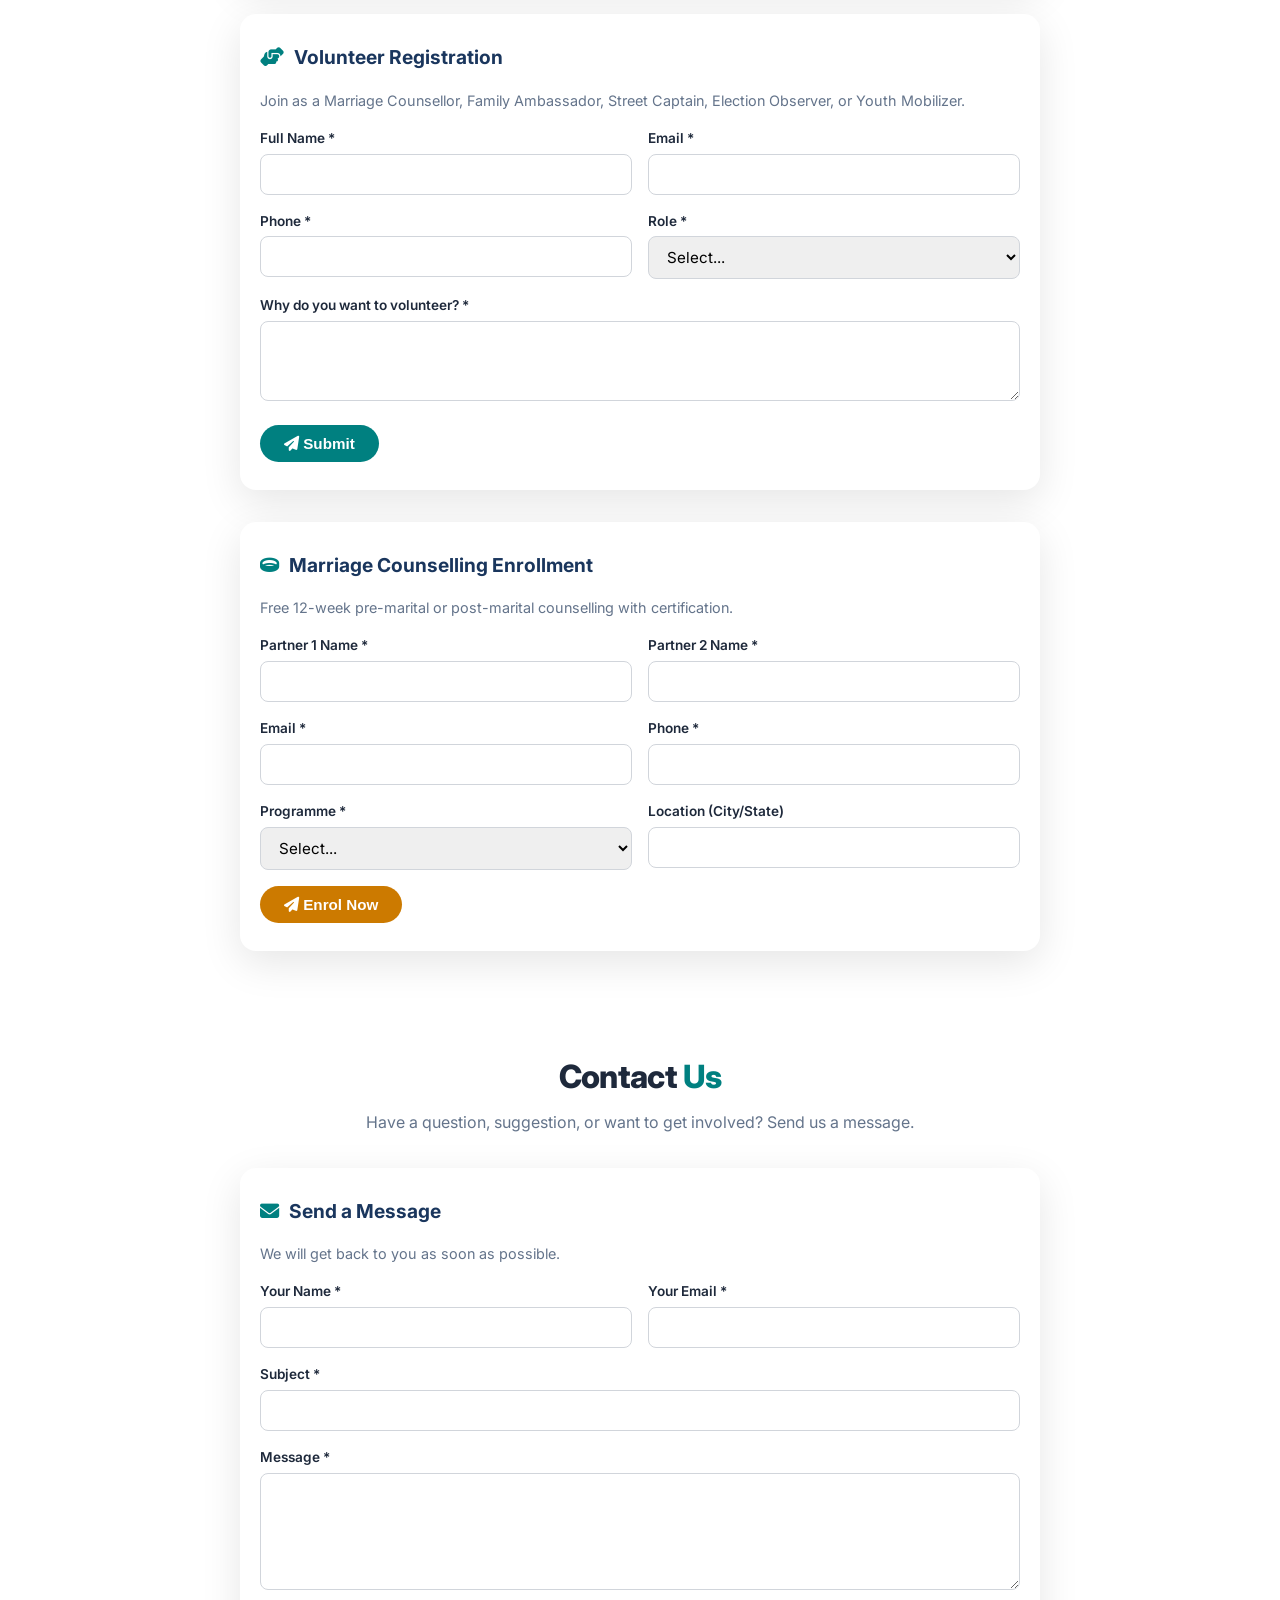
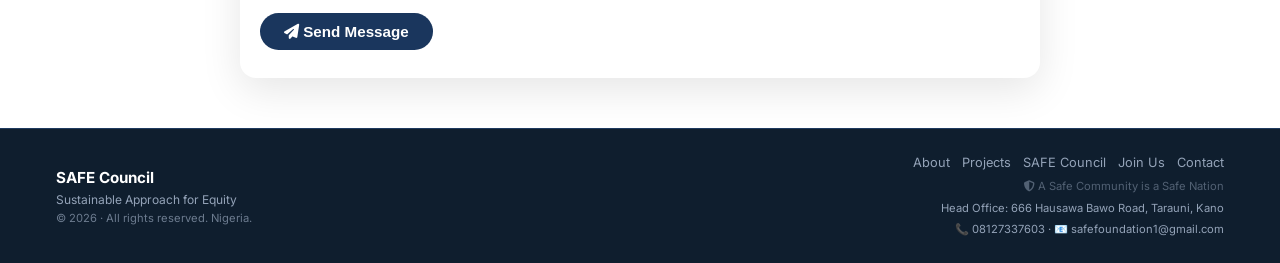
==== commit 75153551: "Update index.html" ====
--- a/index.html
+++ b/index.html
@@ -182,7 +182,7 @@
             flex-shrink: 0;
         }
         .logo img {
-            height: 40px;
+            height: 48px;
             width: auto;
             max-width: 100%;
         }
@@ -478,6 +478,12 @@
             font-size: 0.95rem;
         }
 
+        .hero-image {
+            max-width: 100%;
+            border-radius: 12px;
+            box-shadow: 0 8px 30px rgba(0, 0, 0, 0.2);
+        }
+
         /* ============================================================
                    SECTIONS
                 ============================================================ */
@@ -734,6 +740,13 @@
             margin-top: 8px;
         }
 
+        .about-image {
+            max-width: 100%;
+            border-radius: 12px;
+            margin-top: 20px;
+            box-shadow: var(--shadow);
+        }
+
         /* ============================================================
                    COUNCIL SECTION
                 ============================================================ */
@@ -1058,7 +1071,7 @@
     <header>
         <div class="container">
             <div class="logo">
-                <img src="images/logo.png" alt="SAFE Council Logo" onerror="this.style.display='none'; this.outerHTML='<span style=\'background:#1a365d;color:#fff;padding:6px 10px;border-radius:8px;font-weight:800;font-size:0.8rem;\'>SAFE</span>';" />
+                <img src="council.jpg" alt="SAFE Council Logo" onerror="this.style.display='none'; this.outerHTML='<span style=\'background:#1a365d;color:#fff;padding:6px 10px;border-radius:8px;font-weight:800;font-size:0.8rem;\'>SAFE</span>';" />
                 <div>
                     <span class="logo-text">SAFE <span>Council</span></span>
                     <span class="logo-sub">Sustainable Approach for Equity</span>
@@ -1135,12 +1148,8 @@
                     <div class="stat"><span class="number">2024</span><div class="label">SAFE Council Est.</div></div>
                 </div>
             </div>
-            <div class="hero-card">
-                <i class="fas fa-check-circle"></i>
-                <h3>SAFE Council</h3>
-                <p>Governance & Civic Engagement Arm</p>
-                <p style="font-size:0.8rem;opacity:0.7;margin-top:6px;">Delegates from all parties · INEC accreditation pending</p>
-                <a href="#council" class="btn btn-accent" style="margin-top:12px;">Learn More</a>
+            <div>
+                <img src="PVC.jpg" alt="SAFE Council Community" class="hero-image" />
             </div>
         </div>
     </section>
@@ -1151,14 +1160,16 @@
     <section id="about">
         <div class="container text-center">
             <h2 class="section-title">About <span>Us</span></h2>
-            <p class="section-subtitle">SAFE Foundation is a non-profit, grassroots organization dedicated to creating opportunities, restoring hope, and building stronger communities across Northern Nigeria.</p>
+            <p class="section-subtitle">SAFE Council is a citizen-led initiative operating under the SAFE Foundation umbrella, dedicated to creating opportunities, restoring hope, and building stronger communities across Northern Nigeria.</p>
 
             <div class="about-text">
-                <h3>SAFE Council: Our Governance & Civic Engagement Arm</h3>
-                <p>SAFE Council is a citizen-led initiative, operating under the SAFE Foundation umbrella, that brings together Nigerians from all walks of life – political parties, universities, businesses, and communities – to support our government in delivering better results for our people.</p>
+                <h3>Our Governance & Civic Engagement Arm</h3>
+                <p>SAFE Council brings together Nigerians from all walks of life – political parties, universities, businesses, and communities – to support our government in delivering better results for our people.</p>
                 <p>We believe that when citizens and government work together, we build stronger communities and a more prosperous nation. Our role is to provide constructive, evidence-based feedback that helps public officials identify what's working, address challenges, and continuously improve service delivery.</p>
                 <p style="font-weight:600;color:var(--primary);">We are not an opposition group. We are <strong>partners in national development</strong> – committed to ensuring that public resources are managed effectively, policies are implemented efficiently, and every Nigerian feels the impact of good governance in their daily lives.</p>
             </div>
+
+            <img src="PVC1.jpg" alt="SAFE Council Community Engagement" class="about-image" />
 
             <h3 style="margin-top:30px;color:var(--primary);font-size:1.2rem;">Our Mission Areas</h3>
             <div class="mission-grid">
